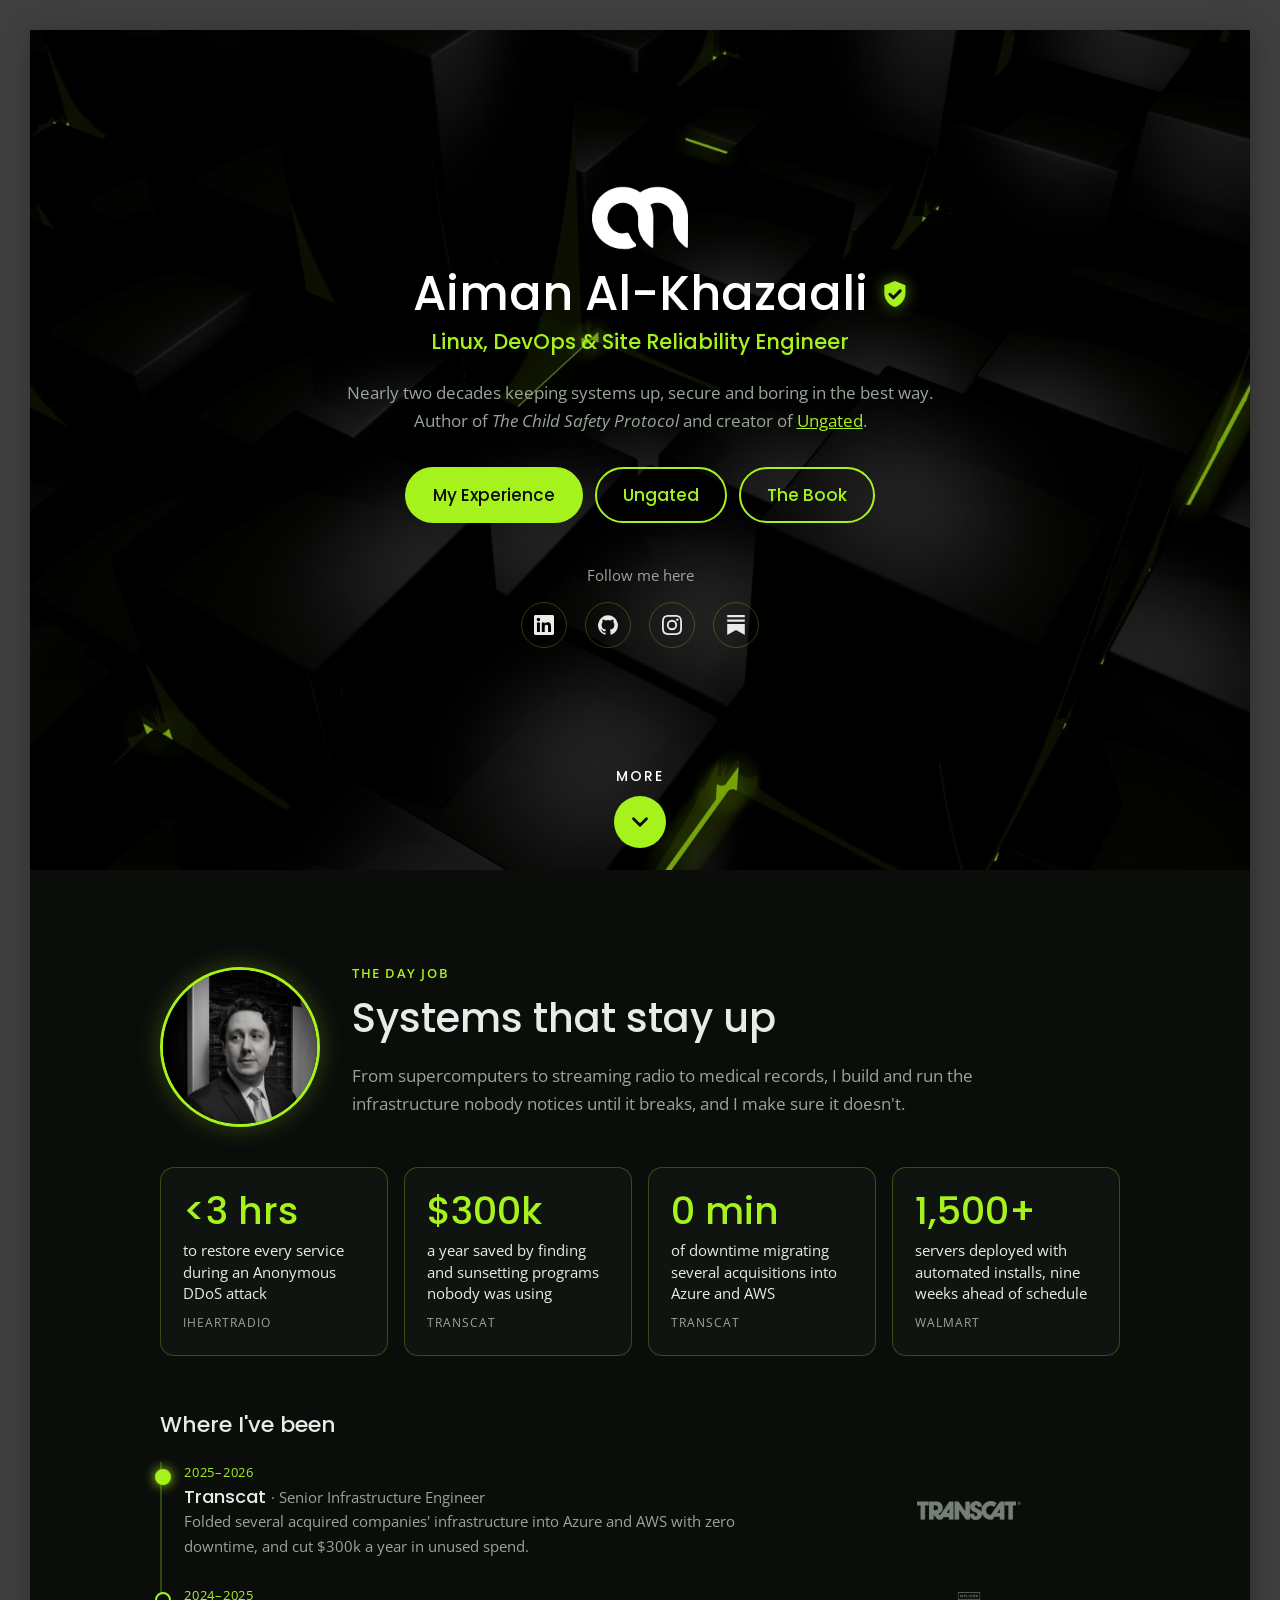
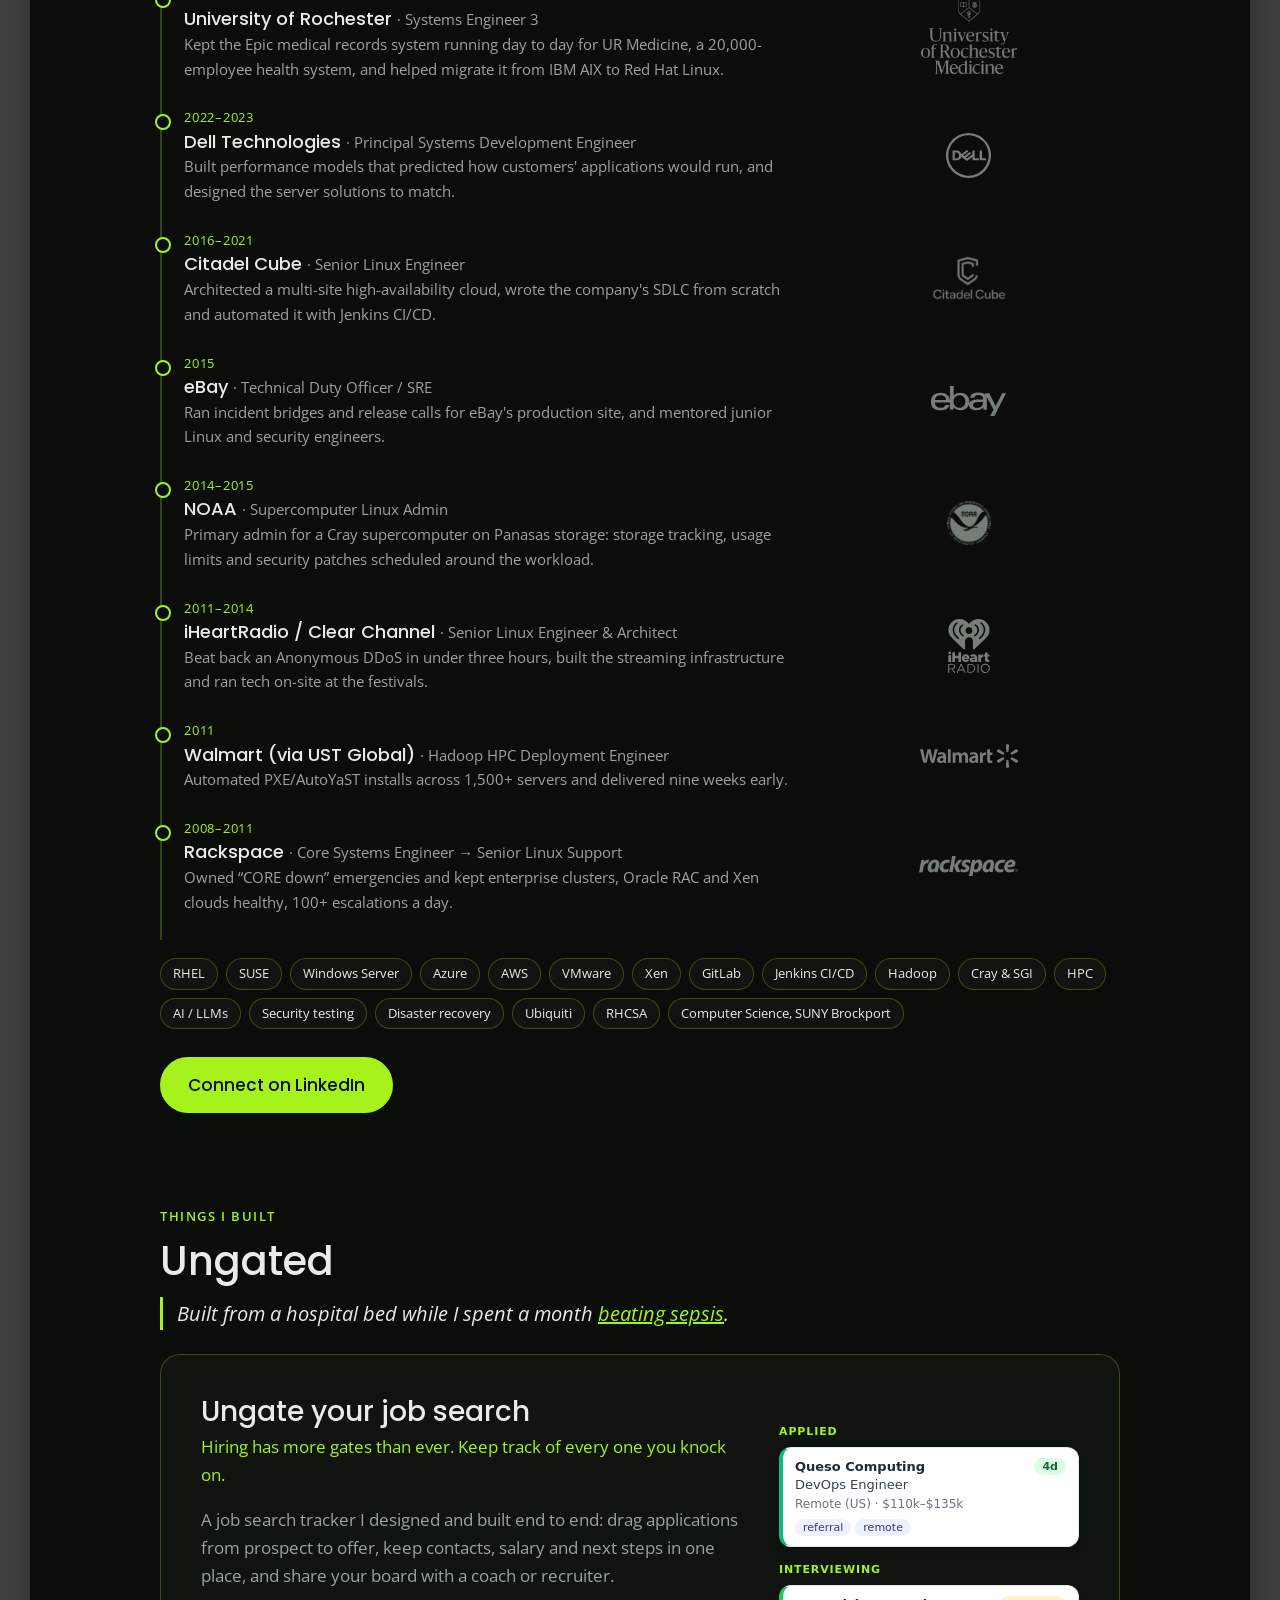
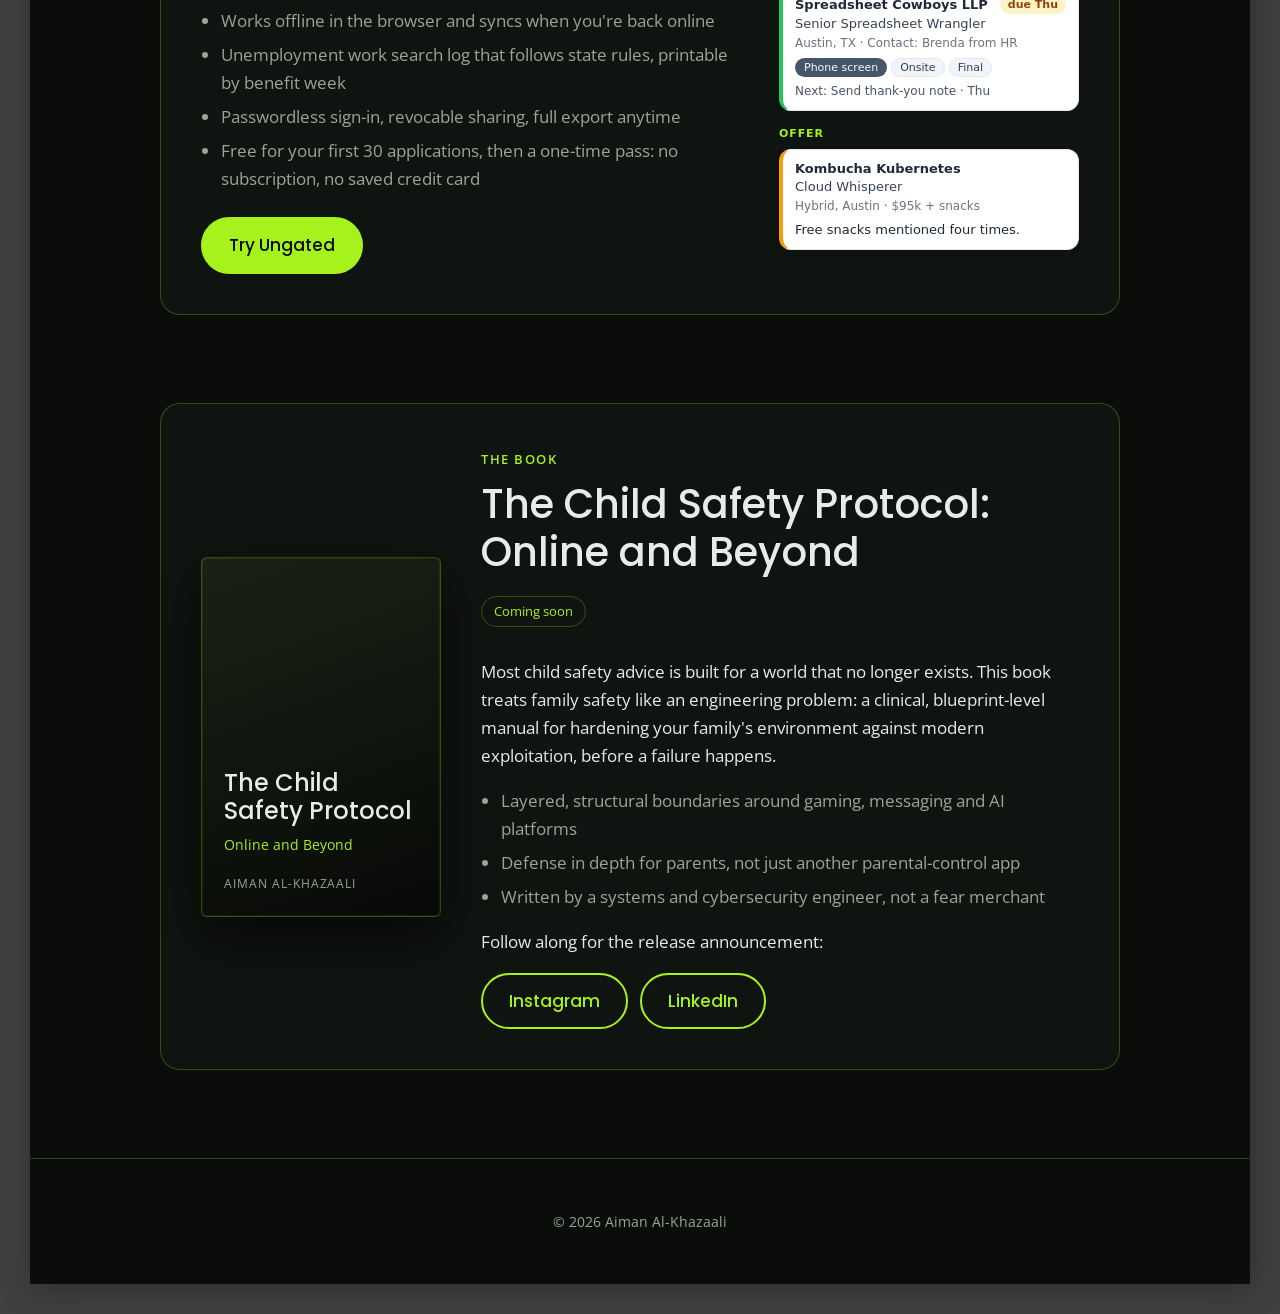
==== index.html @ 1d1b0457 "Root page: hero buttons follow page order (Experience, Ungated, Book) Co-Authored-By: Claude Opus 5." ====
<!DOCTYPE html>
<html lang="en">
<head>
    <meta charset="UTF-8">
    <meta name="viewport" content="width=device-width, initial-scale=1">
    <title>Aiman Al-Khazaali | Linux, DevOps &amp; SRE</title>
    <meta name="description" content="Linux, DevOps and site reliability engineer with nearly two decades in systems and security. Author of The Child Safety Protocol and creator of Ungated.">
    <link rel="canonical" href="https://aimana.org/">

    <meta property="og:type" content="website">
    <meta property="og:site_name" content="Aiman Al-Khazaali">
    <meta property="og:url" content="https://aimana.org/">
    <meta property="og:title" content="Aiman Al-Khazaali | Linux, DevOps &amp; SRE">
    <meta property="og:description" content="Nearly two decades in systems engineering. Author of The Child Safety Protocol, creator of Ungated.">
    <meta property="og:image" content="https://aimana.org/images/og-card.jpg?v=3">
    <meta property="og:image:width" content="1200">
    <meta property="og:image:height" content="630">
    <meta property="og:image:alt" content="Portrait of Aiman Al-Khazaali in front of server racks. Linux, DevOps &amp; Site Reliability Engineer, author of The Child Safety Protocol, creator of Ungated.">
    <meta name="twitter:image" content="https://aimana.org/images/og-card.jpg?v=3">
    <meta name="twitter:card" content="summary_large_image">

    <link rel="icon" href="/assets/img/favicons/favicon.ico" sizes="any">
    <link rel="icon" type="image/png" sizes="32x32" href="/assets/img/favicons/favicon-32x32.png">
    <link rel="icon" type="image/png" sizes="16x16" href="/assets/img/favicons/favicon-16x16.png">
    <link rel="apple-touch-icon" href="/assets/img/favicons/apple-touch-icon.png">
    <link rel="manifest" href="/assets/img/favicons/site.webmanifest">
    <meta name="theme-color" content="#0b0d0b">

    <link rel="preconnect" href="https://fonts.googleapis.com">
    <link rel="preconnect" href="https://fonts.gstatic.com" crossorigin>
    <link href="https://fonts.googleapis.com/css2?family=Poppins:wght@400;500&family=Open+Sans:wght@400;600&display=swap" rel="stylesheet">

    <style>
        :root {
            --bg: #0b0d0b;
            --panel: rgba(18, 22, 18, 0.82);
            --text: #e8ece8;
            --muted: #9aa59a;
            --accent: #a6f21c;
            --line: rgba(166, 242, 28, 0.25);
        }
        * { box-sizing: border-box; }
        html { scroll-behavior: smooth; }
        body {
            margin: 0;
            padding: clamp(10px, 3vw, 30px);
            background: #404040;
            color: var(--text);
            font: 17px/1.65 "Open Sans", system-ui, sans-serif;
            -webkit-font-smoothing: antialiased;
            -moz-osx-font-smoothing: grayscale;
        }
        a { color: var(--accent); }
        h1, h2, h3 { font-family: Poppins, system-ui, sans-serif; font-weight: 500; line-height: 1.2; margin: 0; }
        /* Gray frame + shadowed panel, carried over from the old coming-soon page */
        .frame {
            background: var(--bg);
            box-shadow: 2px 5px 30px rgba(0,0,0,.3);
            overflow: hidden;
        }
        .hero {
            position: relative;
            min-height: calc(100vh - 2 * clamp(10px, 3vw, 30px));
            display: flex;
            align-items: center;
            justify-content: center;
            text-align: center;
            padding: 48px 16px 130px;
            background: linear-gradient(rgba(0,0,0,.35), rgba(0,0,0,.35)), url(images/bg.jpeg) center / cover no-repeat;
        }
        .scroll-cue {
            position: absolute;
            left: 50%;
            bottom: 22px;
            transform: translateX(-50%);
            display: flex;
            flex-direction: column;
            align-items: center;
            gap: 8px;
            color: #fff;
            font-family: Poppins, sans-serif;
            font-size: 14px;
            font-weight: 500;
            letter-spacing: .14em;
            text-transform: uppercase;
            text-decoration: none;
        }
        .scroll-cue svg {
            width: 52px;
            height: 52px;
            padding: 13px;
            border-radius: 50%;
            background: var(--accent);
            color: #0b0d0b;
            animation: nudge 1.8s ease-in-out infinite;
        }
        .scroll-cue:hover svg { background: #fff; }
        @keyframes nudge {
            0%, 100% { transform: translateY(0); box-shadow: 0 0 10px rgba(166,242,28,.35); }
            50% { transform: translateY(7px); box-shadow: 0 0 26px rgba(166,242,28,.75); }
        }
        @media (prefers-reduced-motion: reduce) { .scroll-cue svg { animation: none; } }
        .hero img { display: block; width: 96px; height: 96px; margin: 0 auto 2px; }
        /* Name stays centered; the shield hangs off its right edge */
        .hero .name { position: relative; display: inline-block; }
        .verified { position: absolute; left: 100%; top: 50%; transform: translateY(-50%); margin-left: 12px; display: block; width: .62em; height: .62em; color: var(--accent); filter: drop-shadow(0 0 8px rgba(166,242,28,.5)); }
        .verified svg { display: block; width: 100%; height: 100%; fill: currentColor; }
        .verified::after {
            content: attr(data-tip);
            position: absolute;
            left: 50%;
            bottom: calc(100% + 10px);
            transform: translateX(-50%);
            width: max-content;
            max-width: 240px;
            padding: 8px 12px;
            border-radius: 8px;
            background: #fff;
            color: #0b0d0b;
            font: 600 13px/1.35 "Open Sans", sans-serif;
            opacity: 0;
            pointer-events: none;
            transition: opacity .15s;
        }
        .verified:hover::after, .verified:focus-visible::after { opacity: 1; }
        @media (max-width: 600px) {
            .hero h1 { font-size: 31px !important; white-space: nowrap; }
            .verified { position: static; transform: none; display: inline-block; vertical-align: -0.06em; margin-left: 8px; }
            .verified::after { left: auto; right: -8px; transform: none; }
        }
        .hero h1 { font-size: clamp(35px, 7vw, 48px); font-weight: 500; line-height: 1.1; color: #fff; }
        .hero .role { color: var(--accent); font-family: Poppins, sans-serif; font-weight: 500; font-size: clamp(16px, 3vw, 21px); margin: 4px 0 20px; }
        .hero .lede { max-width: 620px; margin: 0 auto 32px; color: var(--muted); }

        .btns { display: flex; flex-wrap: wrap; gap: 12px; justify-content: center; }
        .btn {
            display: inline-block;
            padding: 12px 26px;
            border-radius: 999px;
            font-family: Poppins, sans-serif;
            font-weight: 500;
            text-decoration: none;
            border: 2px solid var(--accent);
            transition: background .2s, color .2s;
        }
        .btn-solid { background: var(--accent); color: #0b0d0b; }
        .btn-solid:hover { background: transparent; color: var(--accent); }
        .btn-ghost { color: var(--accent); }
        .btn-ghost:hover { background: var(--accent); color: #0b0d0b; }

        section.block { padding: 88px 16px; }
        .wrap { max-width: 960px; margin: 0 auto; }
        .eyebrow { color: var(--accent); text-transform: uppercase; letter-spacing: .12em; font-size: 13px; font-weight: 600; }
        .block h2 { font-size: clamp(28px, 5vw, 40px); margin: 8px 0 20px; }
        .intro { display: flex; flex-wrap: wrap; align-items: center; gap: 8px 32px; }
        .intro > div { flex: 1 1 320px; }
        .portrait { width: 160px; height: 160px; border-radius: 50%; object-fit: cover; border: 3px solid var(--accent); box-shadow: 0 0 24px rgba(166,242,28,.25); }

        .book {
            display: grid;
            gap: 40px;
            align-items: center;
            border: 1px solid var(--line);
            border-radius: 20px;
            padding: 40px;
            background: var(--panel);
        }
        @media (min-width: 800px) { .book { grid-template-columns: 240px 1fr; } }
        .cover {
            aspect-ratio: 2 / 3;
            width: 100%;
            max-width: 240px;
            margin: 0 auto;
            border-radius: 6px;
            background: linear-gradient(160deg, #1a2214, #070907);
            border: 1px solid var(--line);
            display: flex;
            flex-direction: column;
            justify-content: flex-end;
            padding: 22px;
            box-shadow: 0 20px 50px rgba(0,0,0,.6), inset 0 0 0 1px rgba(166,242,28,.08);
        }
        .cover strong { font-family: Poppins, sans-serif; font-weight: 500; font-size: 24px; line-height: 1.15; }
        .cover span { color: var(--accent); font-size: 14px; margin-top: 8px; }
        .cover em { color: var(--muted); font-style: normal; font-size: 12px; margin-top: 18px; letter-spacing: .08em; text-transform: uppercase; }
        .book ul { padding-left: 20px; color: var(--muted); }
        .book li { margin-bottom: 6px; }
        .status { display: inline-block; margin-bottom: 14px; padding: 4px 12px; border-radius: 999px; border: 1px solid var(--line); color: var(--accent); font-size: 13px; }

        .origin { margin: -8px 0 24px; color: var(--text); font-size: clamp(17px, 2.4vw, 20px); font-style: italic; border-left: 3px solid var(--accent); padding-left: 14px; }
        .project {
            display: grid;
            gap: 32px;
            align-items: center;
            border: 1px solid var(--line);
            border-radius: 20px;
            padding: 40px;
            background: var(--panel);
        }
        @media (min-width: 800px) { .project { grid-template-columns: 1fr 300px; } }
        .project h3 { font-size: clamp(22px, 4vw, 28px); margin-bottom: 4px; }
        .project .tagline { color: var(--accent); margin: 0 0 16px; }
        .project p { color: var(--muted); }
        .project ul { padding-left: 20px; color: var(--muted); margin: 0 0 24px; }
        .project li { margin-bottom: 6px; }
        /* Mini Ungated cards: same look as the tracker's .app-card (ungated/public/seeker.html) */
        .board { display: flex; flex-direction: column; gap: 10px; font-family: system-ui, -apple-system, "Segoe UI", sans-serif; }
        .board .col { color: var(--accent); font-size: 11px; font-weight: 600; letter-spacing: .08em; text-transform: uppercase; margin: 4px 0 -4px; }
        .app-card { background: #fff; color: #1f2937; border: 1px solid #e5e7eb; border-left: 4px solid transparent; border-radius: 12px; box-shadow: 0 1px 2px rgba(0,0,0,.04), 0 6px 12px rgba(0,0,0,.05); padding: 10px 12px; font-size: 13px; line-height: 1.4; }
        .app-card[data-status="Applied"] { border-left-color: #10b981; }
        .app-card[data-status="Interviewing"] { border-left-color: #22c55e; }
        .app-card[data-status="Offer"] { border-left-color: #f59e0b; }
        .app-head { display: flex; justify-content: space-between; align-items: flex-start; gap: 8px; }
        .app-title { font-weight: 650; }
        .app-title .role { display: block; color: #374151; font-weight: 500; }
        .app-card .meta { color: #6b7280; font-size: 12px; margin-top: 2px; }
        .app-card .note { margin-top: 6px; color: #1f2937; }
        .app-card .next-action { margin-top: 6px; font-size: 12px; color: #475569; font-weight: 500; }
        .pill { display: inline-flex; align-items: center; font-size: 11px; padding: 1px 8px; border-radius: 999px; font-weight: 600; white-space: nowrap; }
        .badge-ok { background: #dcfce7; color: #166534; }
        .badge-soon { background: #fef3c7; color: #92400e; }
        .pill-row { display: flex; flex-wrap: wrap; gap: 4px; margin-top: 6px; }
        .stage-pill { background: #f1f5f9; color: #334155; border: 1px solid #e5e7eb; font-weight: 500; }
        .stage-pill.active { background: #475569; color: #f6f7fb; border-color: transparent; }
        .tag-pill { background: #eef2ff; color: #3730a3; font-weight: 500; }
        @media (max-width: 799px) { .project { padding: 28px 22px; } .board { display: none; } }
        .wins { display: grid; gap: 16px; grid-template-columns: repeat(auto-fit, minmax(200px, 1fr)); margin: 32px 0 56px; }
        .win { border: 1px solid var(--line); border-radius: 14px; padding: 22px; background: var(--panel); }
        .win strong { display: block; font-family: Poppins, sans-serif; font-weight: 500; font-size: clamp(30px, 5vw, 38px); line-height: 1.1; color: var(--accent); }
        .win span { display: block; margin-top: 8px; color: var(--text); font-size: 15px; line-height: 1.45; }
        .win em { display: block; margin-top: 8px; color: var(--muted); font-style: normal; font-size: 12px; letter-spacing: .08em; text-transform: uppercase; }
        .timeline { list-style: none; margin: 24px 0 0; padding: 0 0 0 22px; border-left: 2px solid var(--line); }
        .timeline li { position: relative; padding: 0 0 26px; }
        .timeline li::before { content: ''; position: absolute; left: -29px; top: 7px; width: 12px; height: 12px; border-radius: 50%; background: var(--bg); border: 2px solid var(--accent); }
        .timeline li:first-child::before { background: var(--accent); box-shadow: 0 0 12px var(--accent); }
        .timeline .when { color: var(--accent); font-size: 13px; letter-spacing: .06em; }
        .timeline h3 { font-size: 18px; margin: 2px 0 2px; }
        .timeline h3 small { color: var(--muted); font-family: "Open Sans", sans-serif; font-size: 15px; font-weight: 400; }
        .timeline p { margin: 0; color: var(--muted); font-size: 15px; max-width: 720px; }
        .timeline li { display: grid; grid-template-columns: minmax(0, 2fr) minmax(0, 1fr); column-gap: 28px; }
        .timeline li > * { grid-column: 1; }
        .timeline .logo { grid-column: 2; grid-row: 1 / span 3; align-self: center; justify-self: center; width: var(--w); height: var(--h); background: var(--muted); opacity: .75; -webkit-mask: var(--logo) center / contain no-repeat; mask: var(--logo) center / contain no-repeat; transition: background-color .2s, opacity .2s; }
        .timeline li:hover .logo { background: var(--accent); opacity: 1; }
        @media (max-width: 600px) { .timeline li { grid-template-columns: minmax(0, 1fr) 74px; column-gap: 14px; } .timeline .logo { width: calc(var(--w) * .65); height: calc(var(--h) * .65); } }
        .stack-chips { display: flex; flex-wrap: wrap; gap: 8px; margin-top: 18px; }
        .stack-chips span { border: 1px solid var(--line); border-radius: 999px; padding: 4px 12px; font-size: 13px; color: var(--text); background: var(--panel); }

        footer { border-top: 1px solid var(--line); padding: 48px 16px; text-align: center; }
        .follow { margin: 40px 0 14px; color: var(--muted); font-size: 15px; }
        .social { display: flex; gap: 18px; justify-content: center; margin: 0; padding: 0; list-style: none; }
        .social a { display: grid; place-items: center; width: 46px; height: 46px; border-radius: 50%; border: 1px solid var(--line); color: var(--text); transition: color .2s, border-color .2s; }
        .social a:hover { color: var(--accent); border-color: var(--accent); }
        .social svg { width: 20px; height: 20px; fill: currentColor; }
        footer small { color: var(--muted); }
    </style>
    <script type="application/ld+json">
    {
      "@context": "https://schema.org",
      "@graph": [
        {
          "@type": "Person",
          "@id": "https://aimana.org/#me",
          "name": "Aiman Al-Khazaali",
          "url": "https://aimana.org/",
          "image": "https://aimana.org/images/portrait.jpeg",
          "jobTitle": "Linux, DevOps & Site Reliability Engineer",
          "description": "Linux, DevOps and site reliability engineer with nearly two decades in systems and security. Author of The Child Safety Protocol and creator of Ungated.",
          "knowsAbout": [
            "Linux",
            "DevOps",
            "Site Reliability Engineering",
            "High Performance Computing",
            "Cloud Infrastructure",
            "Azure",
            "AWS",
            "CI/CD",
            "Cybersecurity",
            "Child Online Safety"
          ],
          "alumniOf": {
            "@type": "CollegeOrUniversity",
            "name": "SUNY Brockport"
          },
          "hasCredential": {
            "@type": "EducationalOccupationalCredential",
            "name": "Red Hat Certified System Administrator (RHCSA)",
            "credentialCategory": "certification"
          },
          "sameAs": [
            "https://www.linkedin.com/in/aimana",
            "https://github.com/aimana007",
            "https://www.instagram.com/aimana007/",
            "https://ink.aimana.org/"
          ]
        },
        {
          "@type": "WebSite",
          "@id": "https://aimana.org/#site",
          "url": "https://aimana.org/",
          "name": "Aiman Al-Khazaali",
          "publisher": {
            "@id": "https://aimana.org/#me"
          }
        },
        {
          "@type": "Book",
          "name": "The Child Safety Protocol: Online and Beyond",
          "author": {
            "@id": "https://aimana.org/#me"
          },
          "description": "A defense-in-depth playbook that treats family safety like an engineering problem: layered, structural boundaries around gaming, messaging and AI platforms."
        },
        {
          "@type": "SoftwareApplication",
          "name": "Ungated",
          "url": "https://useungated.com/",
          "applicationCategory": "BusinessApplication",
          "operatingSystem": "Web",
          "description": "A job search tracker: drag applications from prospect to offer, share your board with a coach or recruiter, and keep a state work search log.",
          "creator": {
            "@id": "https://aimana.org/#me"
          }
        }
      ]
    }
    </script>
</head>
<body>
<div class="frame">
    <header class="hero">
        <div>
            <img src="/images/aalogo.png" alt="Aiman Al-Khazaali logo" width="96" height="96">
            <h1><span class="name">Aiman Al-Khazaali<a class="verified" href="https://linkedin.com/in/aimana" aria-label="Verified on LinkedIn" data-tip="Verified on LinkedIn. Only took 9 months and a hyphen."><svg viewBox="0 0 24 24" aria-hidden="true"><path d="M12 1.5 3.5 5v6.2c0 5.2 3.6 9.9 8.5 11.3 4.9-1.4 8.5-6.1 8.5-11.3V5L12 1.5z"/><path d="m8 12.2 2.8 2.8L16.3 9.5" fill="none" stroke="#0b0d0b" stroke-width="2.4" stroke-linecap="round" stroke-linejoin="round"/></svg></a></span></h1>
            <p class="role">Linux, DevOps &amp; Site Reliability Engineer</p>
            <p class="lede">Nearly two decades keeping systems up, secure and boring in the best way. Author of <em>The Child Safety Protocol</em> and creator of <a href="#built">Ungated</a>.</p>
            <div class="btns">
                <a class="btn btn-solid" href="#work">My Experience</a>
                <a class="btn btn-ghost" href="#built">Ungated</a>
                <a class="btn btn-ghost" href="#book">The Book</a>
            </div>
            <p class="follow">Follow me here</p>
            <ul class="social">
                <li><a href="https://linkedin.com/in/aimana" aria-label="LinkedIn"><svg viewBox="0 0 24 24"><path d="M20.45 20.45h-3.56v-5.57c0-1.33-.02-3.04-1.85-3.04-1.85 0-2.14 1.45-2.14 2.94v5.67H9.34V9h3.42v1.56h.05c.48-.9 1.64-1.85 3.37-1.85 3.6 0 4.27 2.37 4.27 5.46v6.28zM5.34 7.43a2.06 2.06 0 1 1 0-4.13 2.06 2.06 0 0 1 0 4.13zM7.12 20.45H3.56V9h3.56v11.45zM22.22 0H1.77C.79 0 0 .77 0 1.73v20.54C0 23.23.79 24 1.77 24h20.45c.98 0 1.78-.77 1.78-1.73V1.73C24 .77 23.2 0 22.22 0z"/></svg></a></li>
                <li><a href="https://github.com/aimana007" aria-label="GitHub"><svg viewBox="0 0 24 24"><path d="M12 .3a12 12 0 0 0-3.8 23.38c.6.12.82-.26.82-.57v-2.04c-3.34.73-4.04-1.6-4.04-1.6-.55-1.4-1.34-1.77-1.34-1.77-1.08-.74.09-.73.09-.73 1.2.09 1.83 1.24 1.83 1.24 1.07 1.83 2.8 1.3 3.49 1 .1-.78.42-1.3.76-1.6-2.67-.3-5.47-1.33-5.47-5.93 0-1.31.47-2.38 1.24-3.22-.13-.3-.54-1.52.1-3.18 0 0 1-.32 3.3 1.23a11.5 11.5 0 0 1 6 0c2.28-1.55 3.29-1.23 3.29-1.23.64 1.66.24 2.88.12 3.18a4.65 4.65 0 0 1 1.23 3.22c0 4.61-2.8 5.63-5.48 5.92.42.37.81 1.1.81 2.22v3.29c0 .32.21.69.82.57A12 12 0 0 0 12 .3"/></svg></a></li>
                <li><a href="https://www.instagram.com/aimana007/" aria-label="Instagram"><svg viewBox="0 0 24 24"><path d="M12 2.16c3.2 0 3.58.01 4.85.07 3.25.15 4.77 1.69 4.92 4.92.06 1.27.07 1.65.07 4.85s-.01 3.58-.07 4.85c-.15 3.23-1.66 4.77-4.92 4.92-1.27.06-1.65.07-4.85.07s-3.58-.01-4.85-.07c-3.26-.15-4.77-1.7-4.92-4.92-.06-1.27-.07-1.65-.07-4.85s.01-3.58.07-4.85C2.38 3.92 3.9 2.38 7.15 2.23 8.42 2.17 8.8 2.16 12 2.16zM12 0C8.74 0 8.33.01 7.05.07 2.7.27.27 2.69.07 7.05.01 8.33 0 8.74 0 12s.01 3.67.07 4.95c.2 4.36 2.62 6.78 6.98 6.98C8.33 23.99 8.74 24 12 24s3.67-.01 4.95-.07c4.35-.2 6.78-2.62 6.98-6.98.06-1.28.07-1.69.07-4.95s-.01-3.67-.07-4.95c-.2-4.35-2.62-6.78-6.98-6.98C15.67.01 15.26 0 12 0zm0 5.84a6.16 6.16 0 1 0 0 12.32 6.16 6.16 0 0 0 0-12.32zM12 16a4 4 0 1 1 0-8 4 4 0 0 1 0 8zm6.4-11.85a1.44 1.44 0 1 0 0 2.88 1.44 1.44 0 0 0 0-2.88z"/></svg></a></li>
                <li><a href="https://ink.aimana.org/" aria-label="Substack"><svg viewBox="0 0 24 24"><path d="M22.539 8.242H1.46V5.406h21.08v2.836zM1.46 10.812V24L12 18.11 22.54 24V10.812H1.46zM22.54 0H1.46v2.836h21.08V0z"/></svg></a></li>
            </ul>
        </div>
        <a class="scroll-cue" href="#work" aria-label="Scroll to my experience">
            More
            <svg viewBox="0 0 24 24" fill="none" stroke="currentColor" stroke-width="2" stroke-linecap="round" stroke-linejoin="round"><path d="M6 9l6 6 6-6" stroke-width="2.6"/></svg>
        </a>
    </header>

    <main>
        <section class="block" id="work">
            <div class="wrap">
                <div class="intro">
                    <img class="portrait" src="/images/portrait.jpeg" alt="Aiman Al-Khazaali in front of a server rack" width="160" height="160" loading="lazy">
                    <div>
                        <span class="eyebrow">The Day Job</span>
                        <h2>Systems that stay up</h2>
                        <p style="color:var(--muted); max-width:680px">From supercomputers to streaming radio to medical records, I build and run the infrastructure nobody notices until it breaks, and I make sure it doesn't.</p>
                    </div>
                </div>
                <div class="wins">
                    <div class="win"><strong>&lt;3 hrs</strong><span>to restore every service during an Anonymous DDoS attack</span><em>iHeartRadio</em></div>
                    <div class="win"><strong>$300k</strong><span>a year saved by finding and sunsetting programs nobody was using</span><em>Transcat</em></div>
                    <div class="win"><strong>0 min</strong><span>of downtime migrating several acquisitions into Azure and AWS</span><em>Transcat</em></div>
                    <div class="win"><strong>1,500+</strong><span>servers deployed with automated installs, nine weeks ahead of schedule</span><em>Walmart</em></div>
                </div>
                <h3 style="font-size:22px">Where I've been</h3>
                <ol class="timeline">
                    <li>
                        <span class="when">2025–2026</span>
                        <h3>Transcat <small>· Senior Infrastructure Engineer</small></h3>
                        <p>Folded several acquired companies' infrastructure into Azure and AWS with zero downtime, and cut $300k a year in unused spend.</p>
                        <span class="logo" style="--logo: url(/images/logos/transcat.png); --w: 104px; --h: 19px" aria-hidden="true"></span>
                    </li>
                    <li>
                        <span class="when">2024–2025</span>
                        <h3>University of Rochester <small>· Systems Engineer 3</small></h3>
                        <p>Kept the Epic medical records system running day to day for UR Medicine, a 20,000-employee health system, and helped migrate it from IBM AIX to Red Hat Linux.</p>
                        <span class="logo" style="--logo: url(/images/logos/urmc.png); --w: 96px; --h: 82px" aria-hidden="true"></span>
                    </li>
                    <li>
                        <span class="when">2022–2023</span>
                        <h3>Dell Technologies <small>· Principal Systems Development Engineer</small></h3>
                        <p>Built performance models that predicted how customers' applications would run, and designed the server solutions to match.</p>
                        <span class="logo" style="--logo: url(/images/logos/dell.svg); --w: 45px; --h: 45px" aria-hidden="true"></span>
                    </li>
                    <li>
                        <span class="when">2016–2021</span>
                        <h3>Citadel Cube <small>· Senior Linux Engineer</small></h3>
                        <p>Architected a multi-site high-availability cloud, wrote the company's SDLC from scratch and automated it with Jenkins CI/CD.</p>
                        <span class="logo" style="--logo: url(/images/logos/citadelcube.png); --w: 74px; --h: 44px" aria-hidden="true"></span>
                    </li>
                    <li>
                        <span class="when">2015</span>
                        <h3>eBay <small>· Technical Duty Officer / SRE</small></h3>
                        <p>Ran incident bridges and release calls for eBay's production site, and mentored junior Linux and security engineers.</p>
                        <span class="logo" style="--logo: url(/images/logos/ebay.svg); --w: 76px; --h: 30px" aria-hidden="true"></span>
                    </li>
                    <li>
                        <span class="when">2014–2015</span>
                        <h3>NOAA <small>· Supercomputer Linux Admin</small></h3>
                        <p>Primary admin for a Cray supercomputer on Panasas storage: storage tracking, usage limits and security patches scheduled around the workload.</p>
                        <span class="logo" style="--logo: url(/images/logos/noaa.png); --w: 44px; --h: 44px" aria-hidden="true"></span>
                    </li>
                    <li>
                        <span class="when">2011–2014</span>
                        <h3>iHeartRadio / Clear Channel <small>· Senior Linux Engineer & Architect</small></h3>
                        <p>Beat back an Anonymous DDoS in under three hours, built the streaming infrastructure and ran tech on-site at the festivals.</p>
                        <span class="logo" style="--logo: url(/images/logos/iheartradio.svg); --w: 42px; --h: 54px" aria-hidden="true"></span>
                    </li>
                    <li>
                        <span class="when">2011</span>
                        <h3>Walmart (via UST Global) <small>· Hadoop HPC Deployment Engineer</small></h3>
                        <p>Automated PXE/AutoYaST installs across 1,500+ servers and delivered nine weeks early.</p>
                        <span class="logo" style="--logo: url(/images/logos/walmart.svg); --w: 98px; --h: 24px" aria-hidden="true"></span>
                    </li>
                    <li>
                        <span class="when">2008–2011</span>
                        <h3>Rackspace <small>· Core Systems Engineer → Senior Linux Support</small></h3>
                        <p>Owned “CORE down” emergencies and kept enterprise clusters, Oracle RAC and Xen clouds healthy, 100+ escalations a day.</p>
                        <span class="logo" style="--logo: url(/images/logos/rackspace.png); --w: 99px; --h: 20px" aria-hidden="true"></span>
                    </li>
                </ol>
                <div class="stack-chips">
                    <span>RHEL</span><span>SUSE</span><span>Windows Server</span><span>Azure</span><span>AWS</span><span>VMware</span><span>Xen</span><span>GitLab</span><span>Jenkins CI/CD</span><span>Hadoop</span><span>Cray &amp; SGI</span><span>HPC</span><span>AI / LLMs</span><span>Security testing</span><span>Disaster recovery</span><span>Ubiquiti</span><span>RHCSA</span><span>Computer Science, SUNY Brockport</span>
                </div>
                <div class="btns" style="justify-content:flex-start; margin-top:28px">
                    <a class="btn btn-solid" href="https://linkedin.com/in/aimana">Connect on LinkedIn</a>
                </div>
            </div>
        </section>

        <section class="block" id="built" style="padding-top:0">
            <div class="wrap">
                <span class="eyebrow">Things I Built</span>
                <h2>Ungated</h2>
                <p class="origin">Built from a hospital bed while I spent a month <a href="https://ink.aimana.org/p/sepsis-iv-lines-and-shipping-code">beating sepsis</a>.</p>
                <div class="project">
                    <div>
                        <h3>Ungate your job search</h3>
                        <p class="tagline">Hiring has more gates than ever. Keep track of every one you knock on.</p>
                        <p>A job search tracker I designed and built end to end: drag applications from prospect to offer, keep contacts, salary and next steps in one place, and share your board with a coach or recruiter.</p>
                        <ul>
                            <li>Works offline in the browser and syncs when you're back online</li>
                            <li>Unemployment work search log that follows state rules, printable by benefit week</li>
                            <li>Passwordless sign-in, revocable sharing, full export anytime</li>
                            <li>Free for your first 30 applications, then a one-time pass: no subscription, no saved credit card</li>
                        </ul>
                        <div class="btns" style="justify-content:flex-start">
                            <a class="btn btn-solid" href="https://useungated.com">Try Ungated</a>
                        </div>
                    </div>
                    <div class="board" aria-hidden="true">
                        <span class="col">Applied</span>
                        <div class="app-card" data-status="Applied">
                            <div class="app-head">
                                <div class="app-title">Queso Computing<span class="role">DevOps Engineer</span></div>
                                <span class="pill badge-ok">4d</span>
                            </div>
                            <div class="meta">Remote (US) · $110k–$135k</div>
                            <div class="pill-row"><span class="pill tag-pill">referral</span><span class="pill tag-pill">remote</span></div>
                        </div>
                        <span class="col">Interviewing</span>
                        <div class="app-card" data-status="Interviewing">
                            <div class="app-head">
                                <div class="app-title">Spreadsheet Cowboys LLP<span class="role">Senior Spreadsheet Wrangler</span></div>
                                <span class="pill badge-soon">due Thu</span>
                            </div>
                            <div class="meta">Austin, TX · Contact: Brenda from HR</div>
                            <div class="pill-row"><span class="pill stage-pill active">Phone screen</span><span class="pill stage-pill">Onsite</span><span class="pill stage-pill">Final</span></div>
                            <div class="next-action">Next: Send thank-you note · Thu</div>
                        </div>
                        <span class="col">Offer</span>
                        <div class="app-card" data-status="Offer">
                            <div class="app-head">
                                <div class="app-title">Kombucha Kubernetes<span class="role">Cloud Whisperer</span></div>
                            </div>
                            <div class="meta">Hybrid, Austin · $95k + snacks</div>
                            <div class="note">Free snacks mentioned four times.</div>
                        </div>
                    </div>
                </div>
            </div>
        </section>

        <section class="block" id="book" style="padding-top:0">
            <div class="wrap">
                <div class="book">
                    <div class="cover" aria-hidden="true">
                        <strong>The Child Safety Protocol</strong>
                        <span>Online and Beyond</span>
                        <em>Aiman Al-Khazaali</em>
                    </div>
                    <div>
                        <span class="eyebrow">The Book</span>
                        <h2>The Child Safety Protocol: Online and Beyond</h2>
                        <span class="status">Coming soon</span>
                        <p>Most child safety advice is built for a world that no longer exists. This book treats family safety like an engineering problem: a clinical, blueprint-level manual for hardening your family's environment against modern exploitation, before a failure happens.</p>
                        <ul>
                            <li>Layered, structural boundaries around gaming, messaging and AI platforms</li>
                            <li>Defense in depth for parents, not just another parental-control app</li>
                            <li>Written by a systems and cybersecurity engineer, not a fear merchant</li>
                        </ul>
                        <p>Follow along for the release announcement:</p>
                        <div class="btns" style="justify-content:flex-start">
                            <a class="btn btn-ghost" href="https://www.instagram.com/aimana007/">Instagram</a>
                            <a class="btn btn-ghost" href="https://linkedin.com/in/aimana">LinkedIn</a>
                        </div>
                    </div>
                </div>
            </div>
        </section>
    </main>

    <footer>
        <small>&copy; 2026 Aiman Al-Khazaali</small>
    </footer>
</div>
</body>
</html>
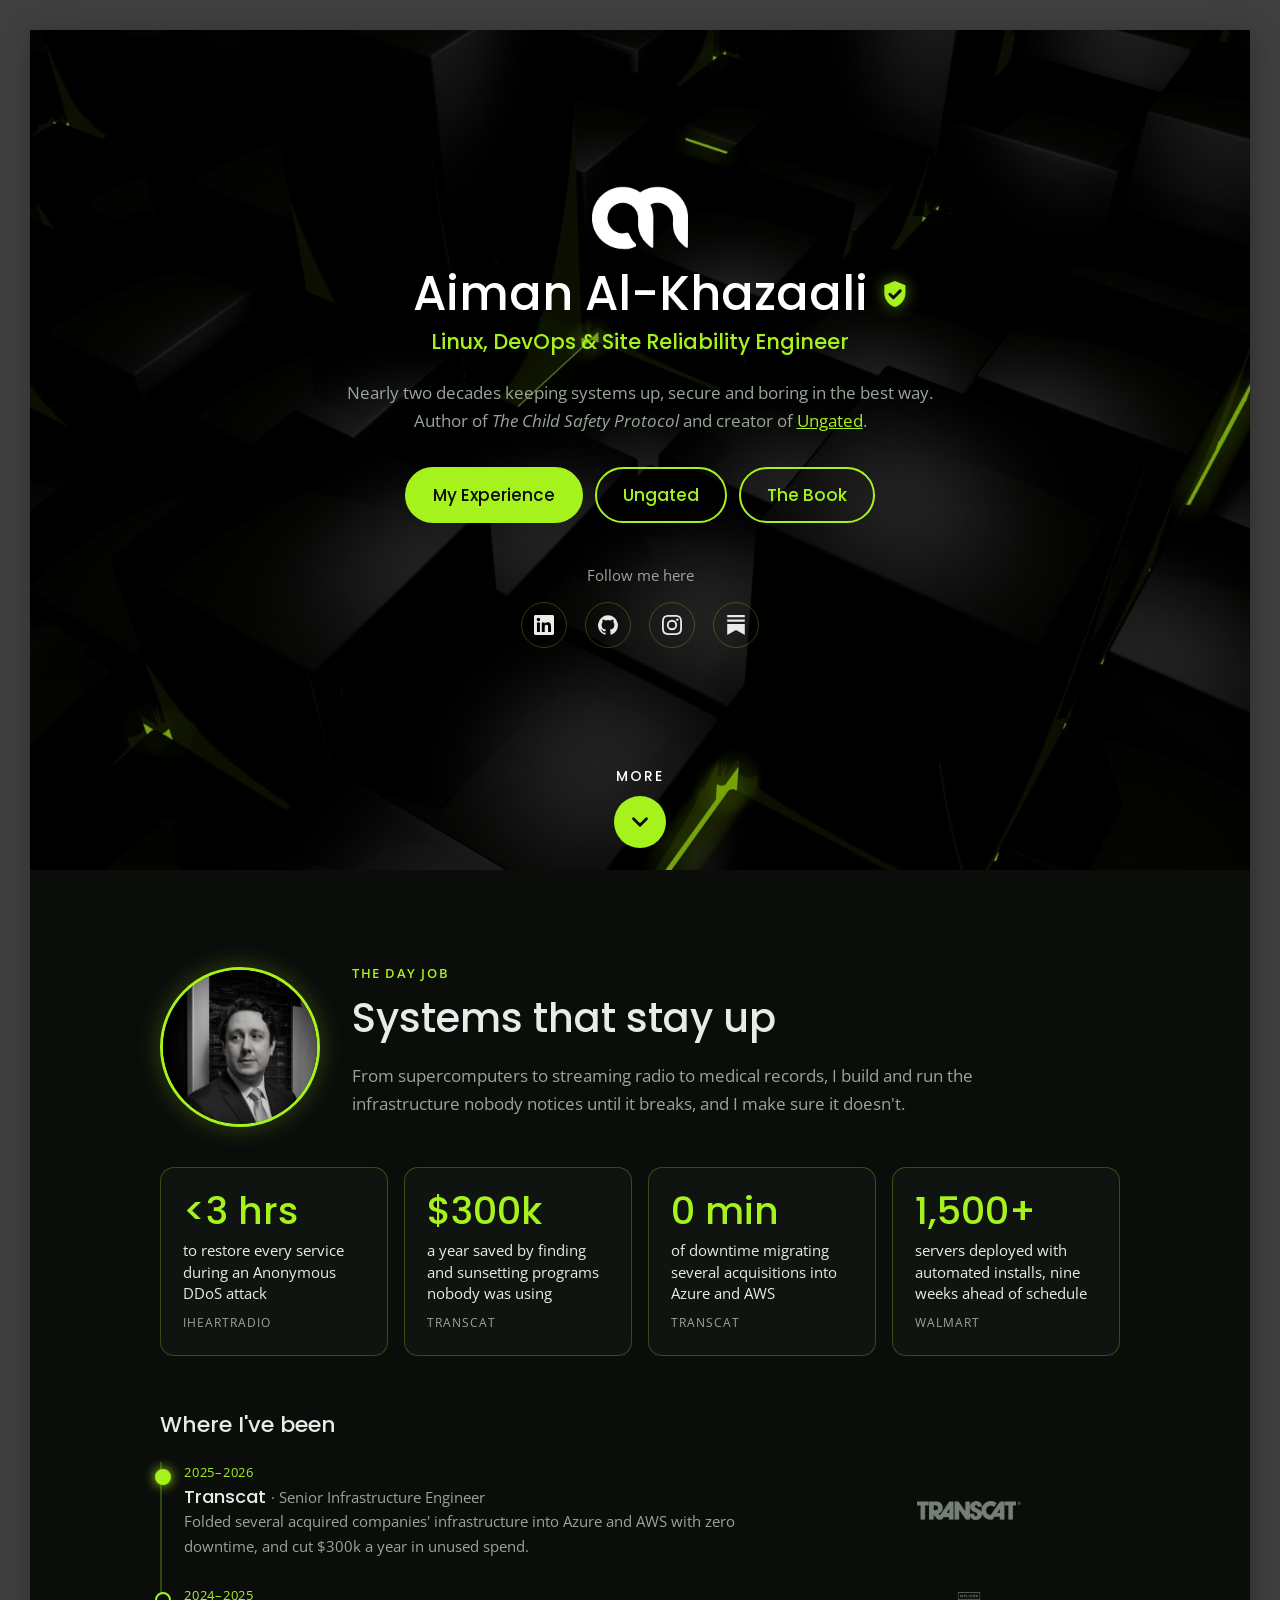
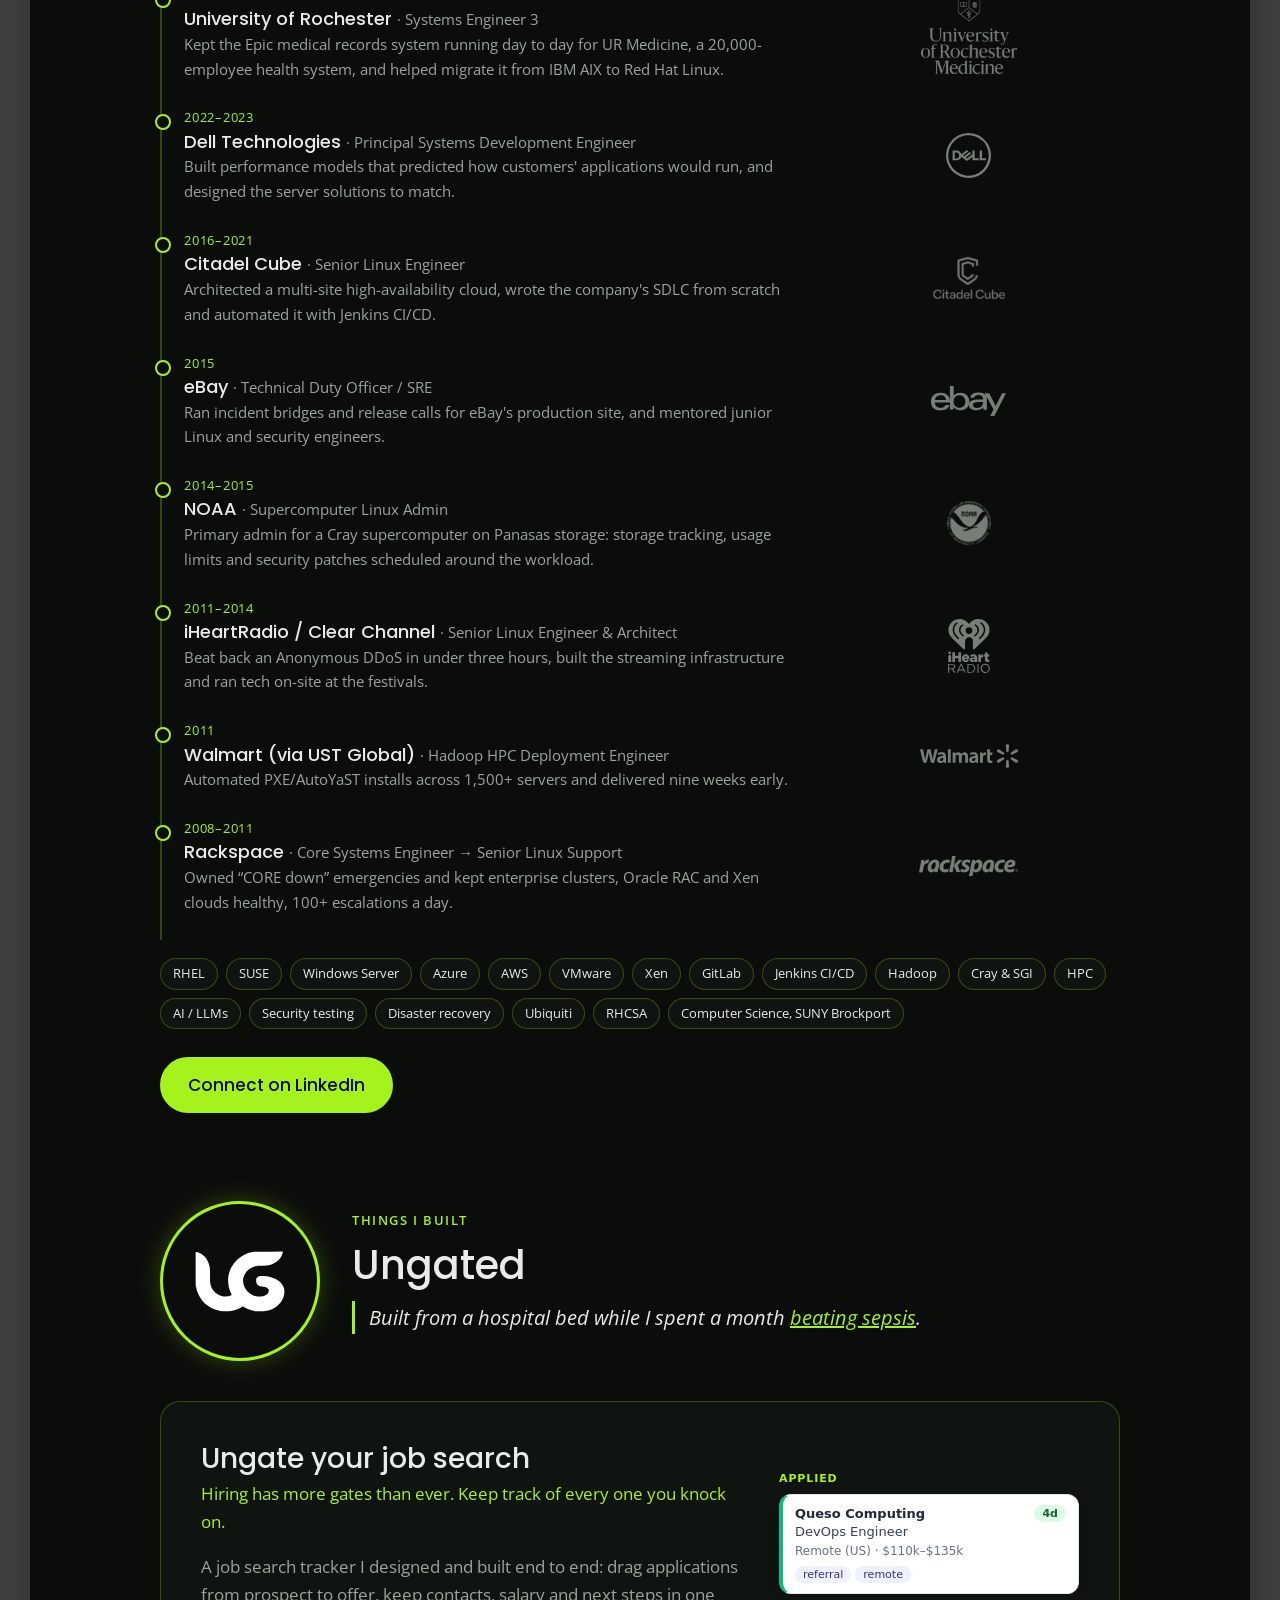
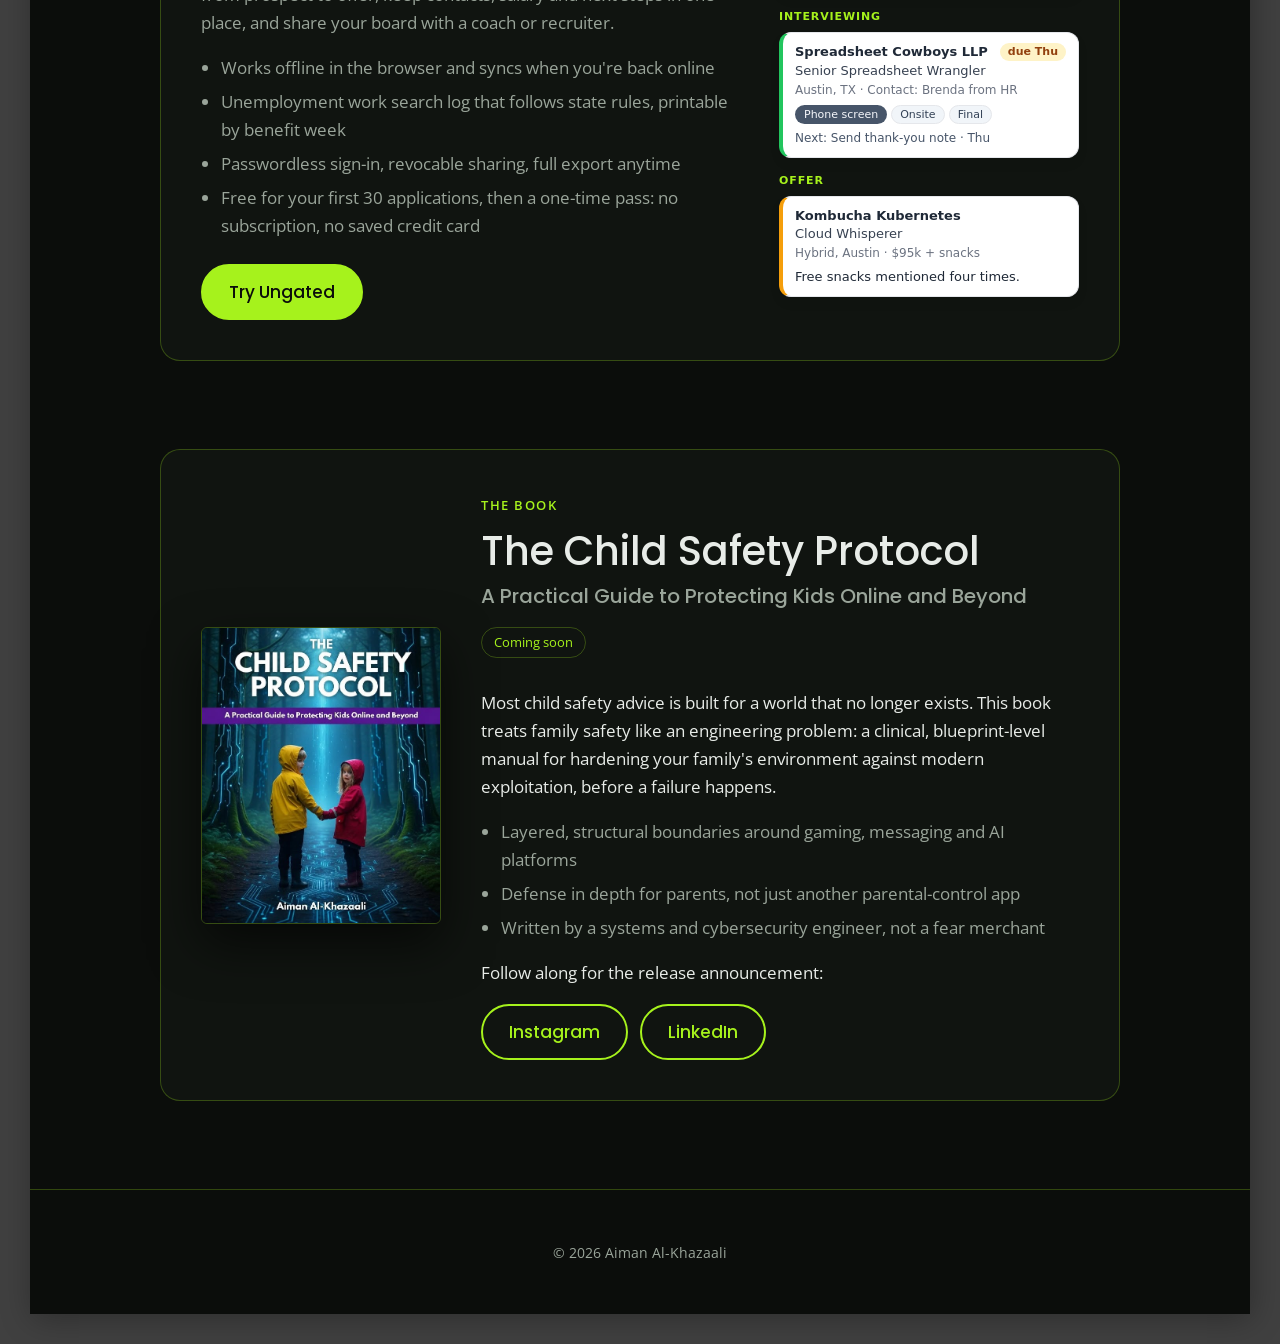
==== commit af018a21: "Root page: Ungated badge, real book cover, cover subtitle - UG mark in a portrait-style circle besid" ====
--- a/index.html
+++ b/index.html
@@ -154,7 +154,11 @@
         .block h2 { font-size: clamp(28px, 5vw, 40px); margin: 8px 0 20px; }
         .intro { display: flex; flex-wrap: wrap; align-items: center; gap: 8px 32px; }
         .intro > div { flex: 1 1 320px; }
-        .portrait { width: 160px; height: 160px; border-radius: 50%; object-fit: cover; border: 3px solid var(--accent); box-shadow: 0 0 24px rgba(166,242,28,.25); }
+        .portrait, .badge { width: 160px; height: 160px; border-radius: 50%; object-fit: cover; border: 3px solid var(--accent); box-shadow: 0 0 24px rgba(166,242,28,.25); }
+        .badge { display: grid; place-items: center; background: var(--bg); }
+        .intro > .badge { flex: none; }
+        .badge img { width: 58%; height: auto; }
+        .intro + .project { margin-top: 40px; }
 
         .book {
             display: grid;
@@ -167,22 +171,16 @@
         }
         @media (min-width: 800px) { .book { grid-template-columns: 240px 1fr; } }
         .cover {
-            aspect-ratio: 2 / 3;
+            display: block;
             width: 100%;
             max-width: 240px;
+            height: auto;
             margin: 0 auto;
             border-radius: 6px;
-            background: linear-gradient(160deg, #1a2214, #070907);
             border: 1px solid var(--line);
-            display: flex;
-            flex-direction: column;
-            justify-content: flex-end;
-            padding: 22px;
-            box-shadow: 0 20px 50px rgba(0,0,0,.6), inset 0 0 0 1px rgba(166,242,28,.08);
-        }
-        .cover strong { font-family: Poppins, sans-serif; font-weight: 500; font-size: 24px; line-height: 1.15; }
-        .cover span { color: var(--accent); font-size: 14px; margin-top: 8px; }
-        .cover em { color: var(--muted); font-style: normal; font-size: 12px; margin-top: 18px; letter-spacing: .08em; text-transform: uppercase; }
+            box-shadow: 0 20px 50px rgba(0,0,0,.6);
+        }
+        .book .subtitle { margin: -12px 0 18px; color: var(--muted); font-size: clamp(17px, 2.4vw, 20px); line-height: 1.3; }
         .book ul { padding-left: 20px; color: var(--muted); }
         .book li { margin-bottom: 6px; }
         .status { display: inline-block; margin-bottom: 14px; padding: 4px 12px; border-radius: 999px; border: 1px solid var(--line); color: var(--accent); font-size: 13px; }
@@ -304,7 +302,7 @@
         },
         {
           "@type": "Book",
-          "name": "The Child Safety Protocol: Online and Beyond",
+          "name": "The Child Safety Protocol: A Practical Guide to Protecting Kids Online and Beyond",
           "author": {
             "@id": "https://aimana.org/#me"
           },
@@ -437,9 +435,14 @@
 
         <section class="block" id="built" style="padding-top:0">
             <div class="wrap">
-                <span class="eyebrow">Things I Built</span>
-                <h2>Ungated</h2>
-                <p class="origin">Built from a hospital bed while I spent a month <a href="https://ink.aimana.org/p/sepsis-iv-lines-and-shipping-code">beating sepsis</a>.</p>
+                <div class="intro">
+                    <div class="badge"><img src="/images/ungated-mark.svg" alt="Ungated logo" width="93" height="64"></div>
+                    <div>
+                        <span class="eyebrow">Things I Built</span>
+                        <h2>Ungated</h2>
+                        <p class="origin">Built from a hospital bed while I spent a month <a href="https://ink.aimana.org/p/sepsis-iv-lines-and-shipping-code">beating sepsis</a>.</p>
+                    </div>
+                </div>
                 <div class="project">
                     <div>
                         <h3>Ungate your job search</h3>
@@ -491,14 +494,11 @@
         <section class="block" id="book" style="padding-top:0">
             <div class="wrap">
                 <div class="book">
-                    <div class="cover" aria-hidden="true">
-                        <strong>The Child Safety Protocol</strong>
-                        <span>Online and Beyond</span>
-                        <em>Aiman Al-Khazaali</em>
-                    </div>
+                    <img class="cover" src="/images/tcsp-cover.jpg" alt="Cover of The Child Safety Protocol by Aiman Al-Khazaali: two children in raincoats holding hands on a glowing circuit-board forest path" width="605" height="752" loading="lazy">
                     <div>
                         <span class="eyebrow">The Book</span>
-                        <h2>The Child Safety Protocol: Online and Beyond</h2>
+                        <h2>The Child Safety Protocol</h2>
+                        <h3 class="subtitle">A Practical Guide to Protecting Kids Online and Beyond</h3>
                         <span class="status">Coming soon</span>
                         <p>Most child safety advice is built for a world that no longer exists. This book treats family safety like an engineering problem: a clinical, blueprint-level manual for hardening your family's environment against modern exploitation, before a failure happens.</p>
                         <ul>
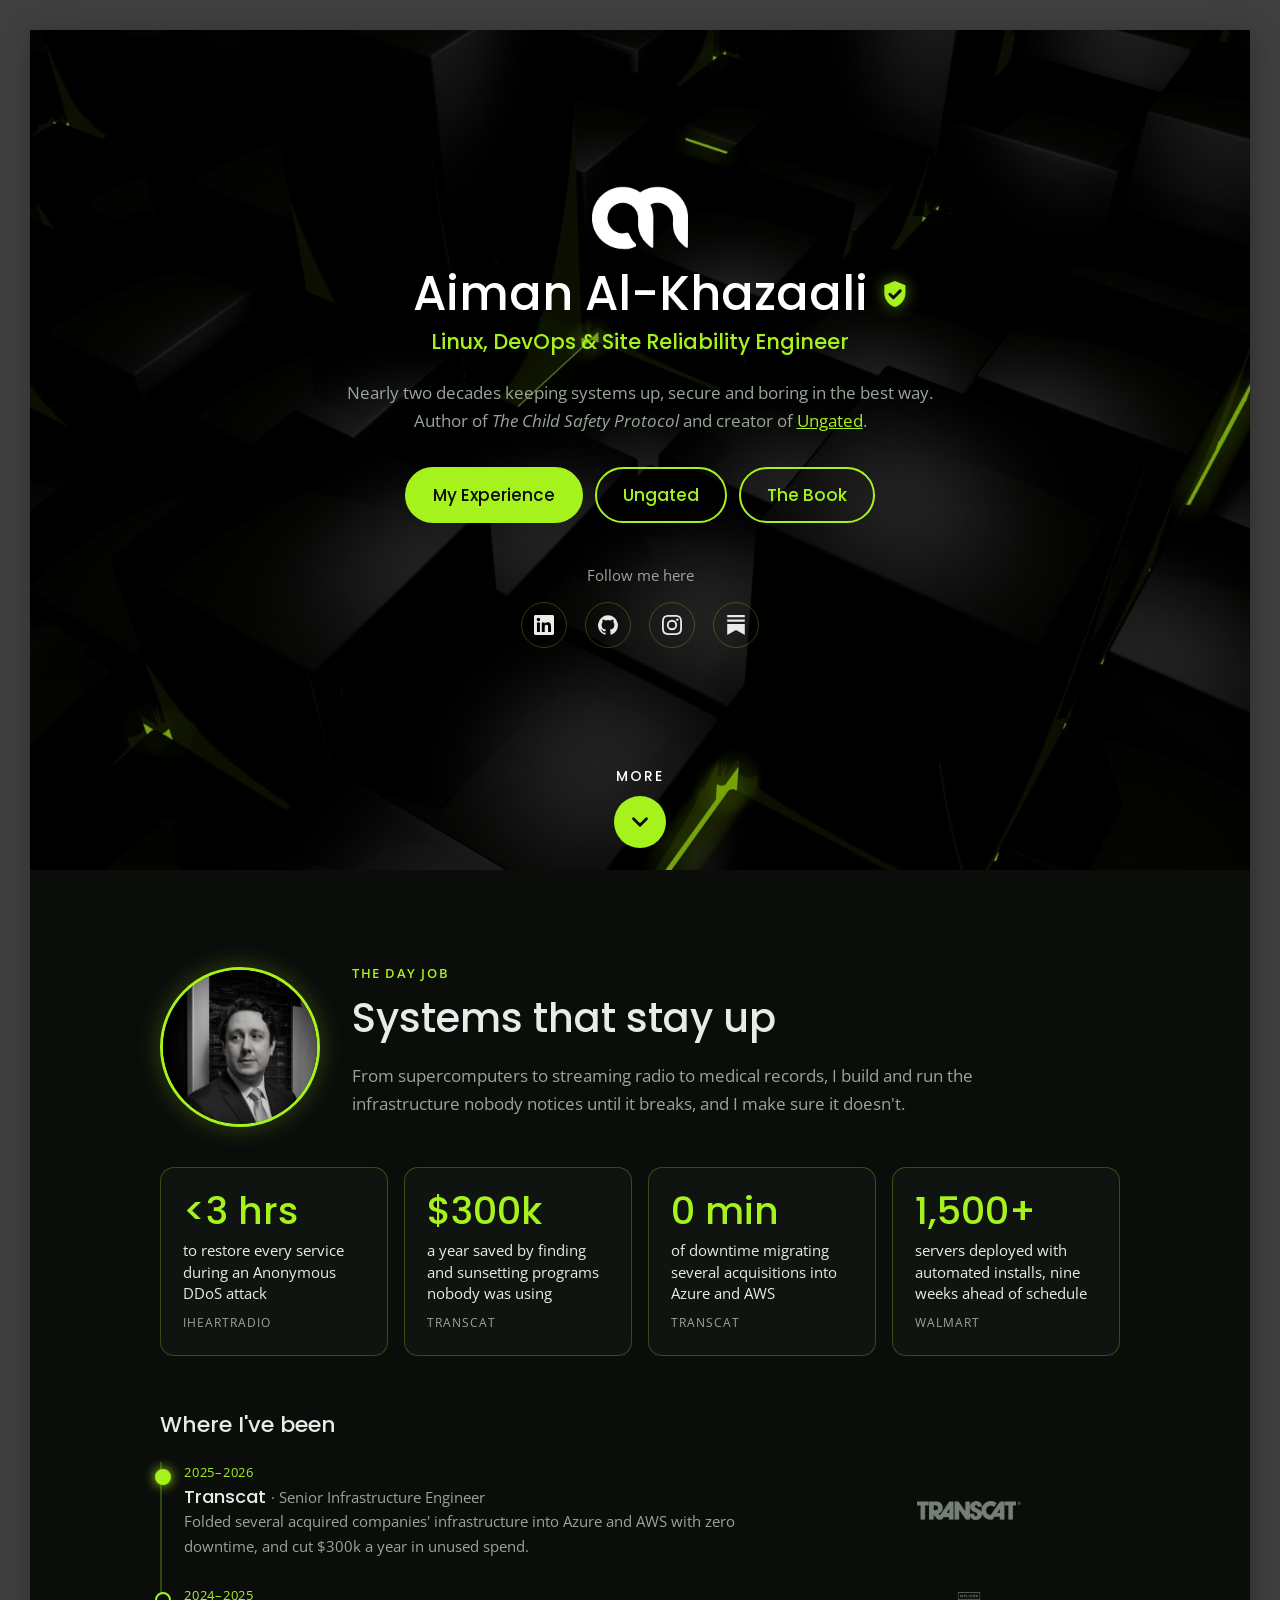
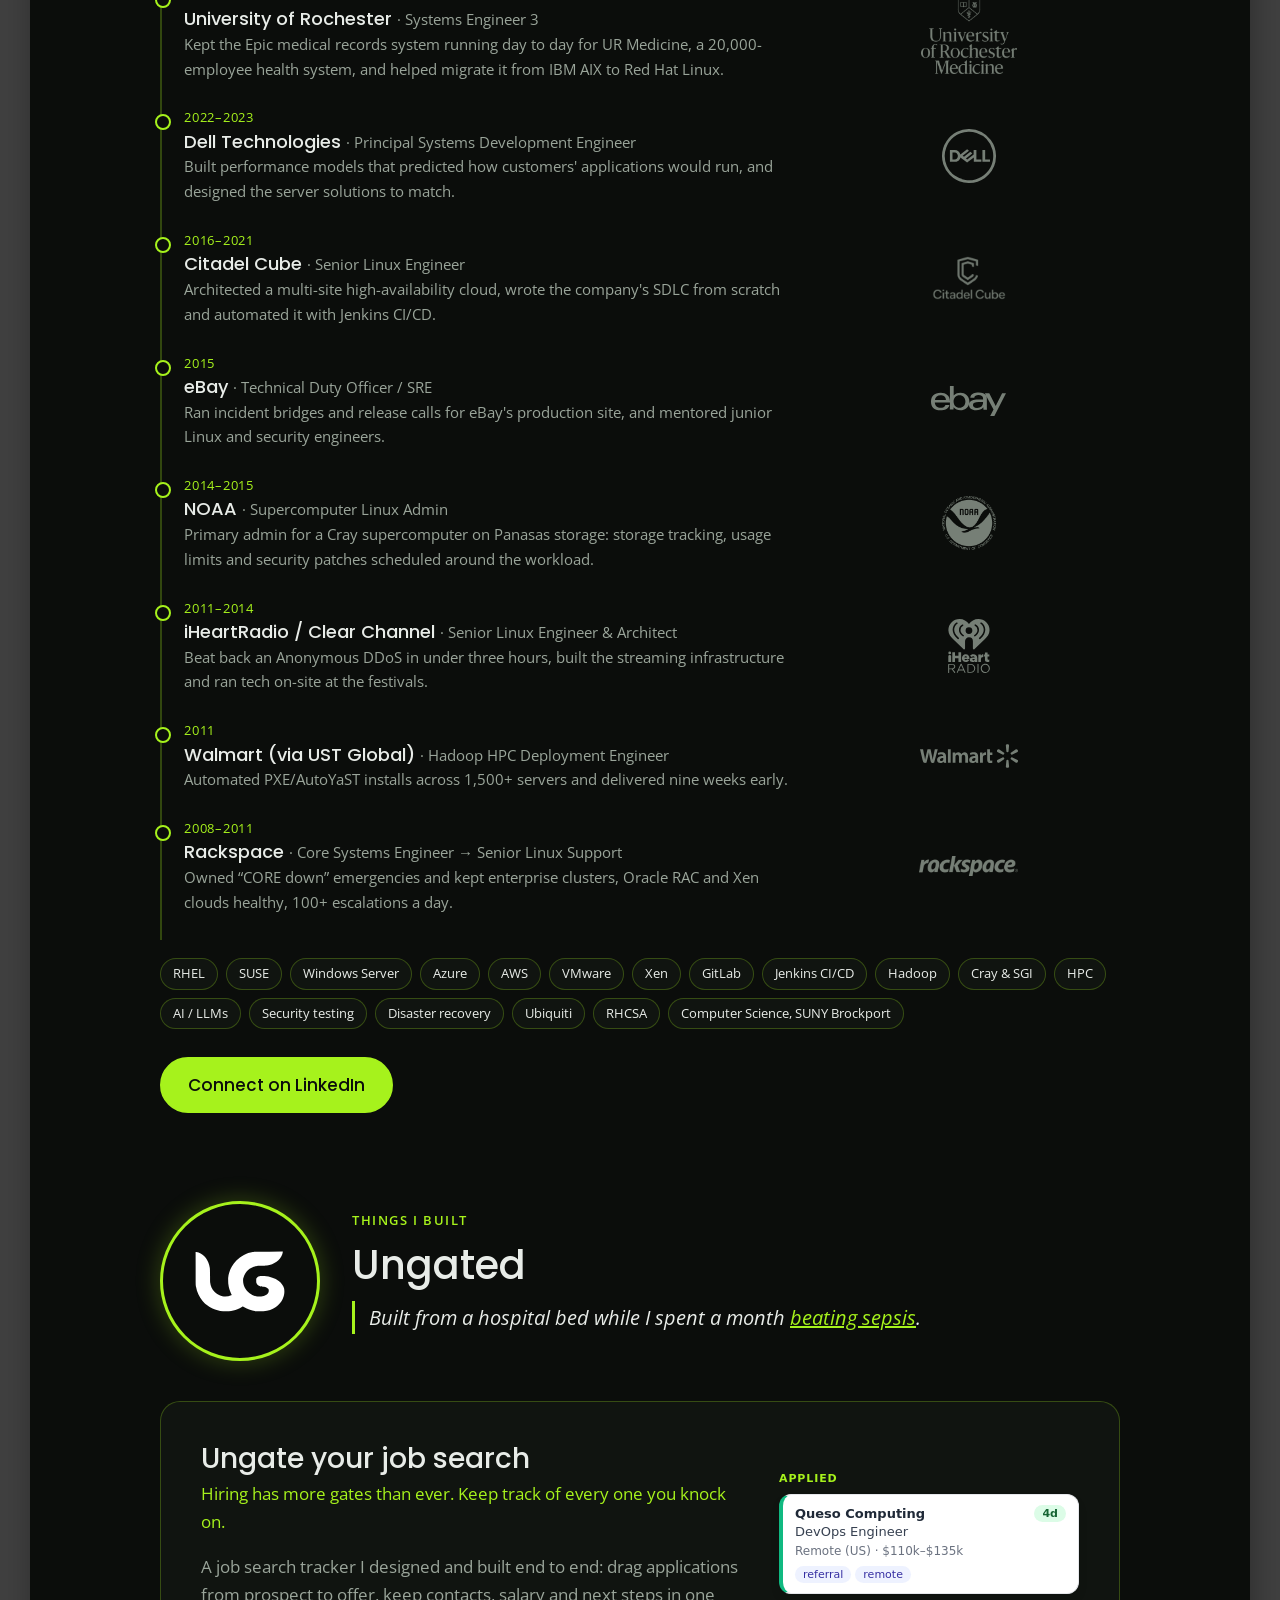
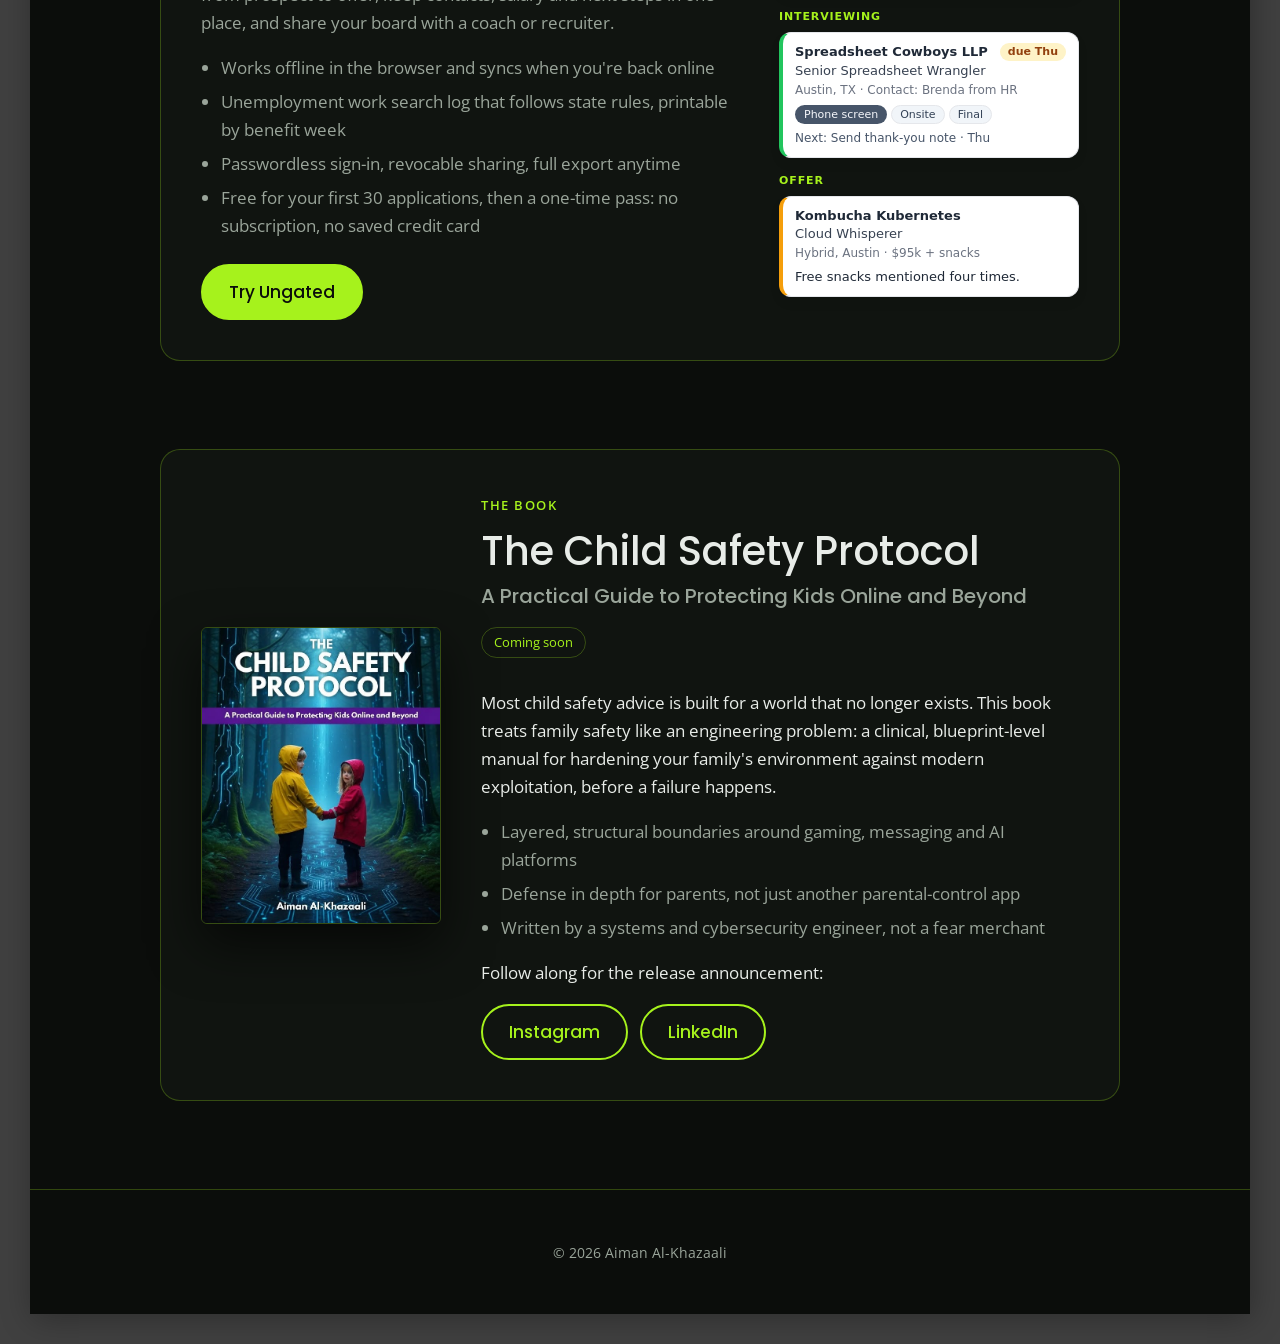
==== commit 3fcee252: "Root page: enlarge Dell and NOAA logos Co-Authored-By: Claude Opus 5.5 <noreply@anthropic.com>" ====
--- a/index.html
+++ b/index.html
@@ -385,7 +385,7 @@
                         <span class="when">2022–2023</span>
                         <h3>Dell Technologies <small>· Principal Systems Development Engineer</small></h3>
                         <p>Built performance models that predicted how customers' applications would run, and designed the server solutions to match.</p>
-                        <span class="logo" style="--logo: url(/images/logos/dell.svg); --w: 45px; --h: 45px" aria-hidden="true"></span>
+                        <span class="logo" style="--logo: url(/images/logos/dell.svg); --w: 54px; --h: 54px" aria-hidden="true"></span>
                     </li>
                     <li>
                         <span class="when">2016–2021</span>
@@ -403,7 +403,7 @@
                         <span class="when">2014–2015</span>
                         <h3>NOAA <small>· Supercomputer Linux Admin</small></h3>
                         <p>Primary admin for a Cray supercomputer on Panasas storage: storage tracking, usage limits and security patches scheduled around the workload.</p>
-                        <span class="logo" style="--logo: url(/images/logos/noaa.png); --w: 44px; --h: 44px" aria-hidden="true"></span>
+                        <span class="logo" style="--logo: url(/images/logos/noaa.png); --w: 54px; --h: 54px" aria-hidden="true"></span>
                     </li>
                     <li>
                         <span class="when">2011–2014</span>
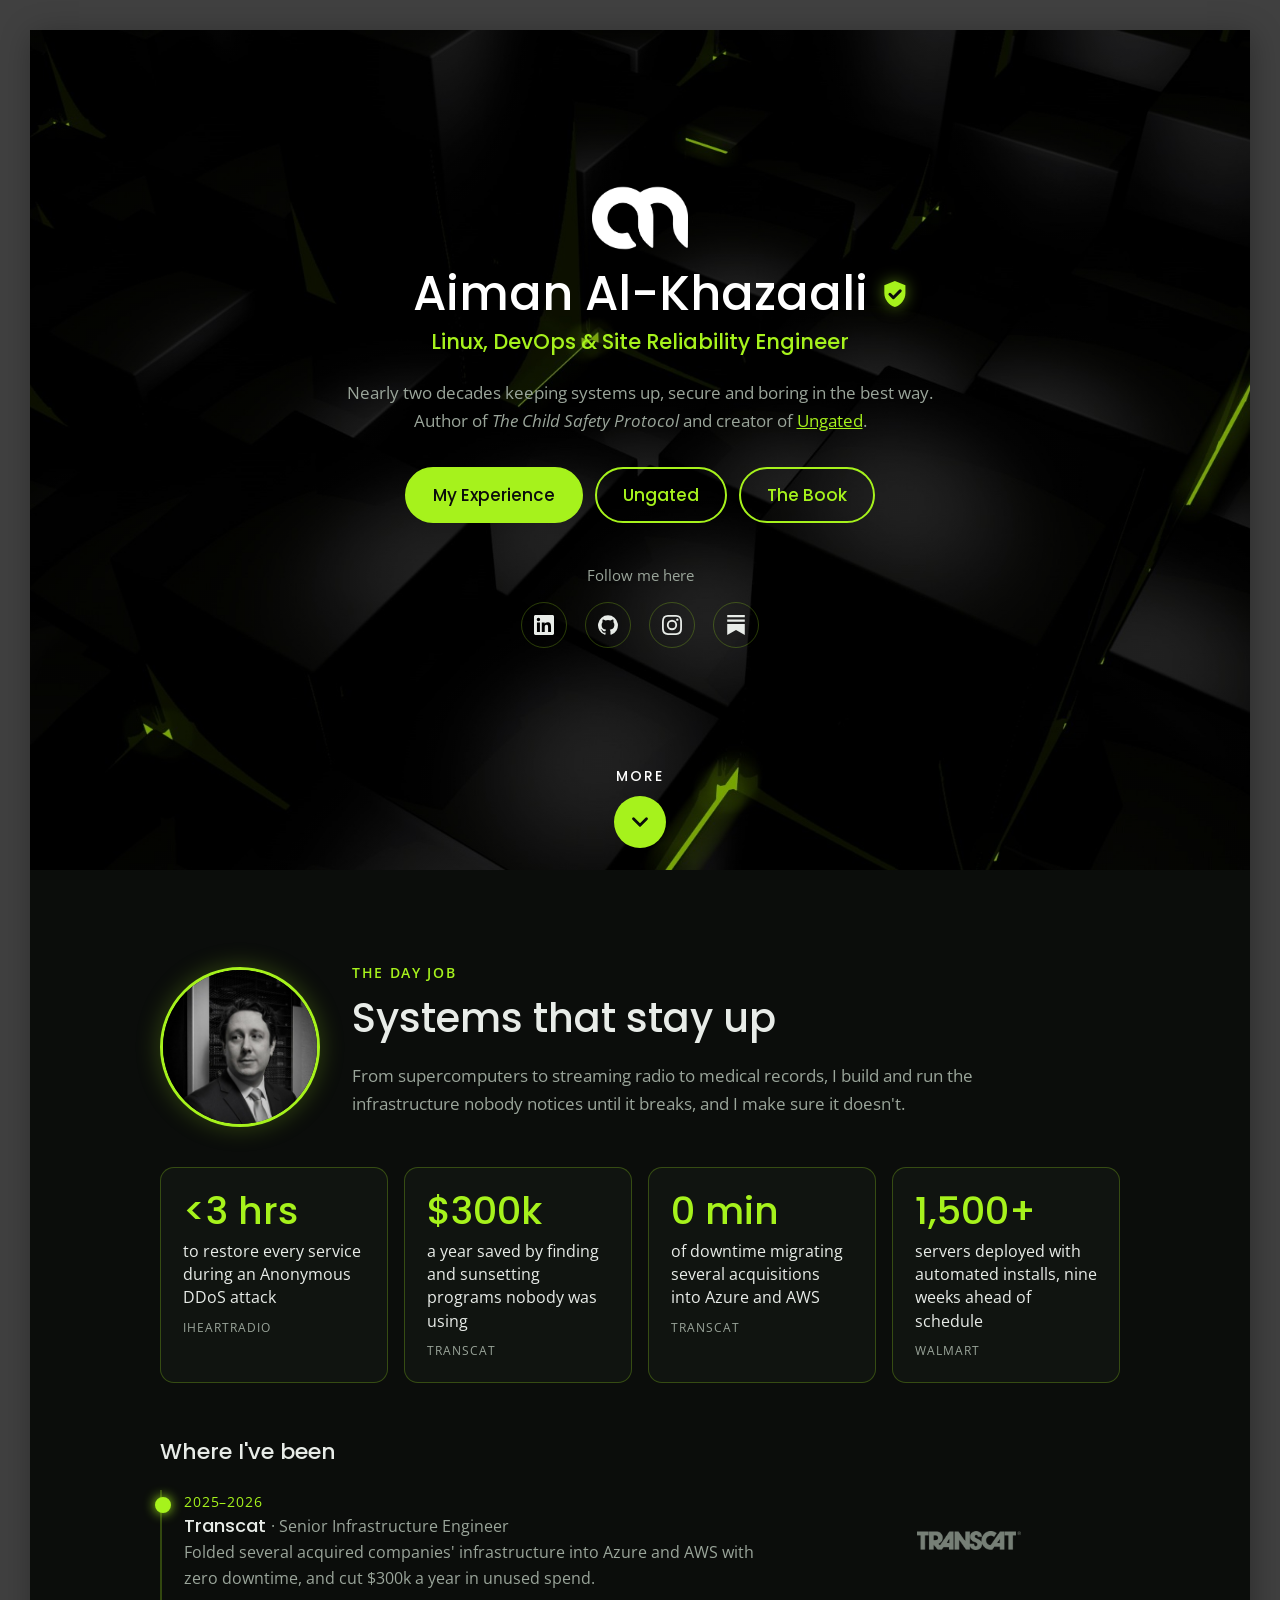
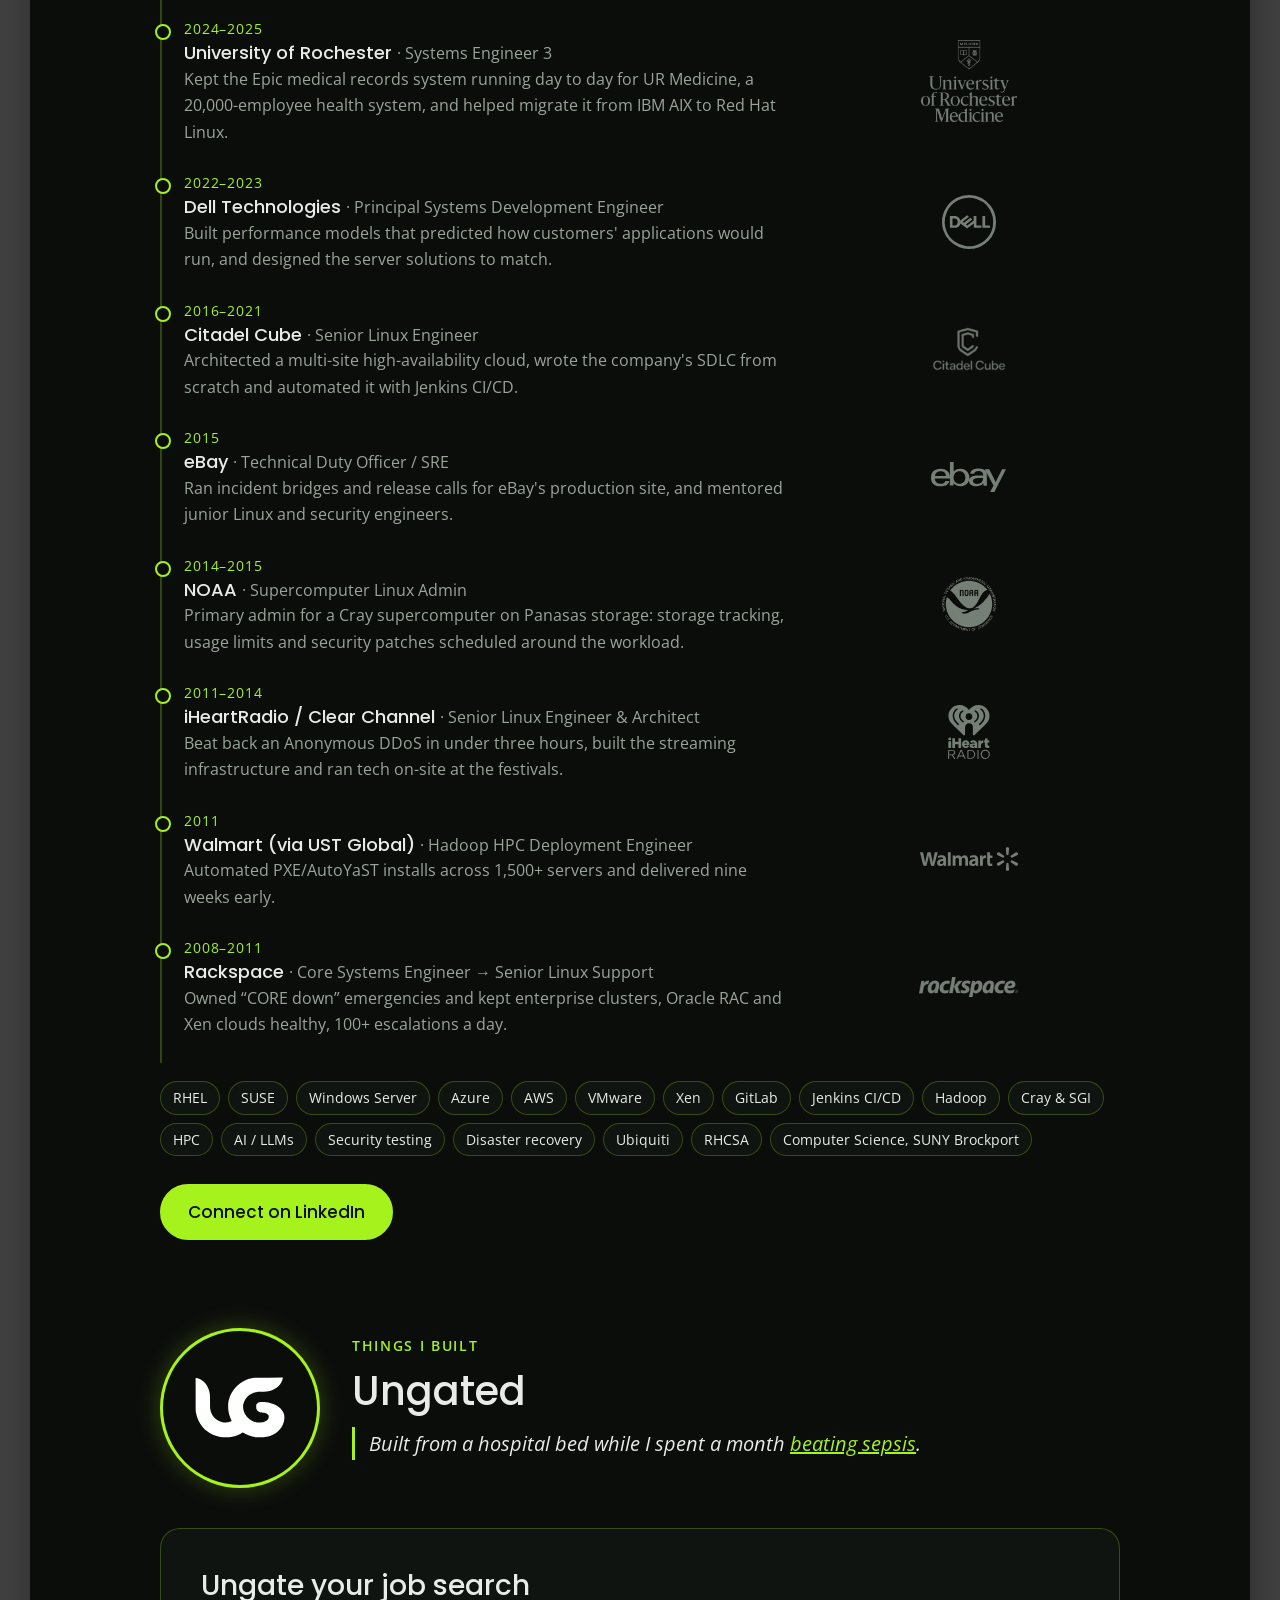
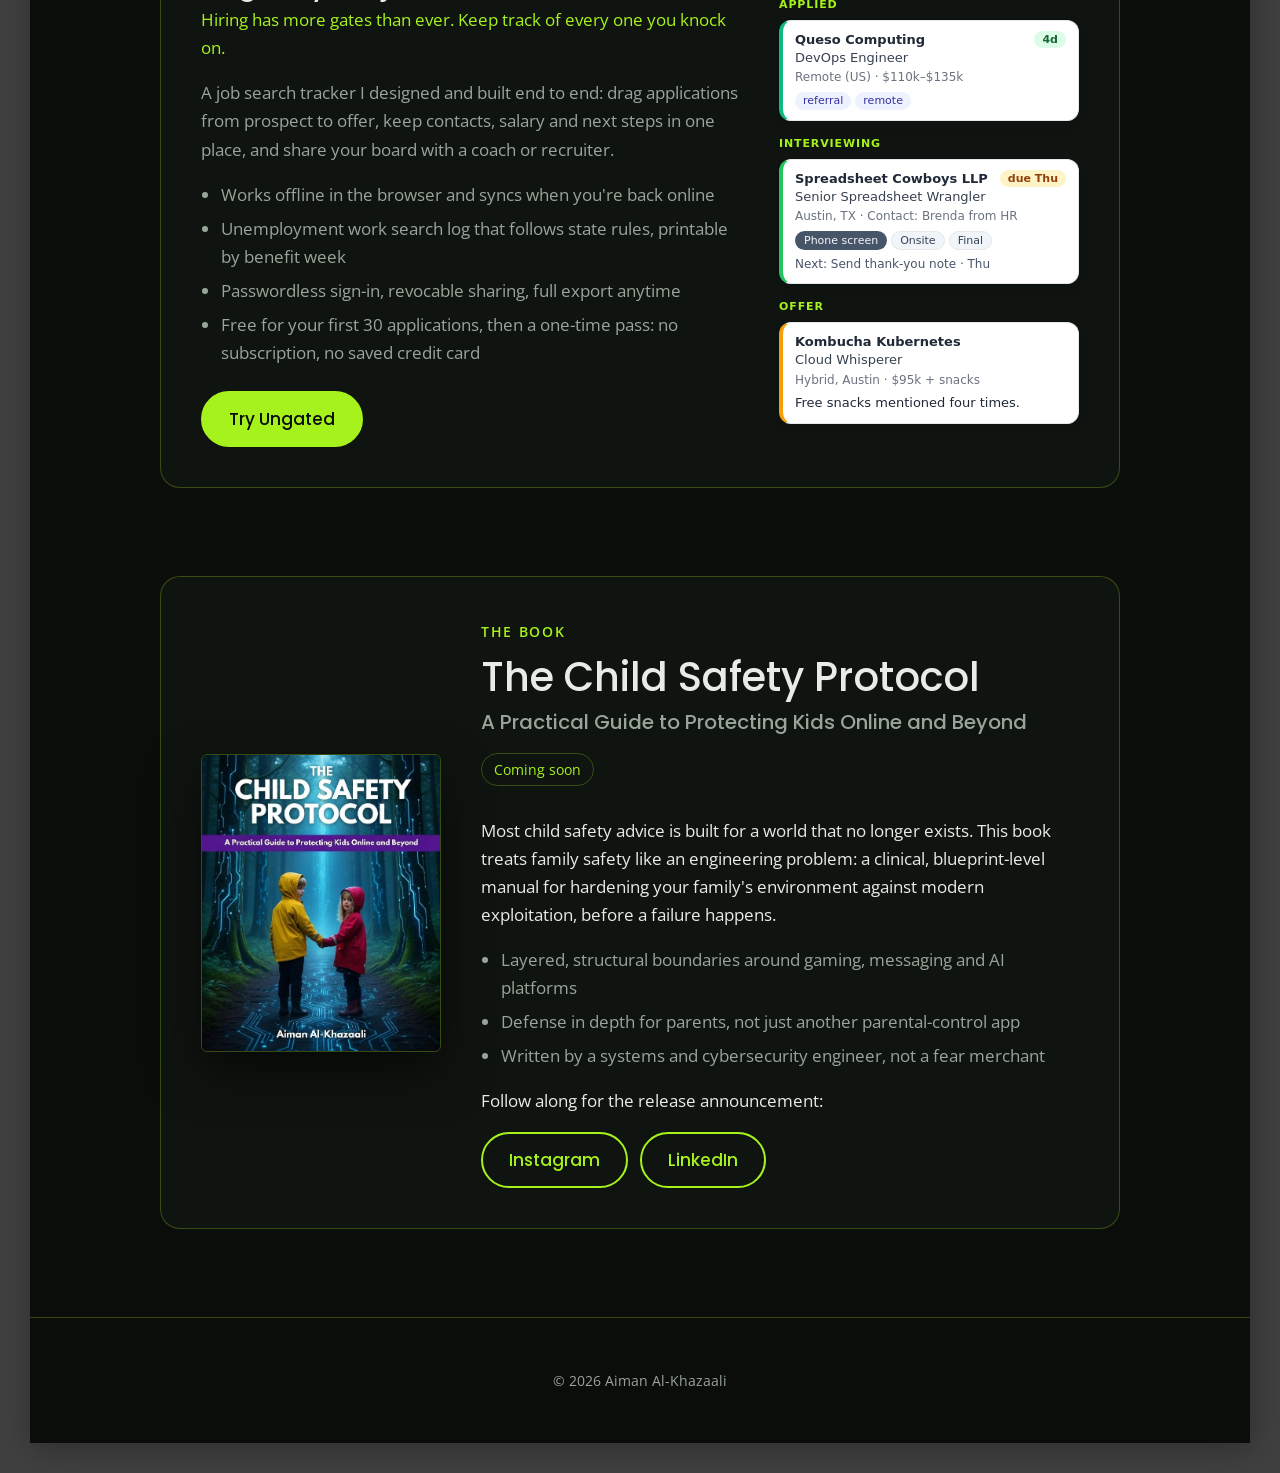
==== commit 8160be9c: "Root page: zoom content column on big monitors, bump small text Scale everything below the hero toge" ====
--- a/index.html
+++ b/index.html
@@ -150,7 +150,10 @@
 
         section.block { padding: 88px 16px; }
         .wrap { max-width: 960px; margin: 0 auto; }
-        .eyebrow { color: var(--accent); text-transform: uppercase; letter-spacing: .12em; font-size: 13px; font-weight: 600; }
+        /* Big monitors: enlarge everything below the hero together (type + logos keep their proportions) */
+        @media (min-width: 1600px) { .wrap { max-width: 1040px; zoom: 1.1; } }
+        @media (min-width: 2200px) { .wrap { max-width: 1120px; zoom: 1.2; } }
+        .eyebrow { color: var(--accent); text-transform: uppercase; letter-spacing: .12em; font-size: 14px; font-weight: 600; }
         .block h2 { font-size: clamp(28px, 5vw, 40px); margin: 8px 0 20px; }
         .intro { display: flex; flex-wrap: wrap; align-items: center; gap: 8px 32px; }
         .intro > div { flex: 1 1 320px; }
@@ -183,7 +186,7 @@
         .book .subtitle { margin: -12px 0 18px; color: var(--muted); font-size: clamp(17px, 2.4vw, 20px); line-height: 1.3; }
         .book ul { padding-left: 20px; color: var(--muted); }
         .book li { margin-bottom: 6px; }
-        .status { display: inline-block; margin-bottom: 14px; padding: 4px 12px; border-radius: 999px; border: 1px solid var(--line); color: var(--accent); font-size: 13px; }
+        .status { display: inline-block; margin-bottom: 14px; padding: 4px 12px; border-radius: 999px; border: 1px solid var(--line); color: var(--accent); font-size: 14px; }
 
         .origin { margin: -8px 0 24px; color: var(--text); font-size: clamp(17px, 2.4vw, 20px); font-style: italic; border-left: 3px solid var(--accent); padding-left: 14px; }
         .project {
@@ -225,23 +228,23 @@
         .wins { display: grid; gap: 16px; grid-template-columns: repeat(auto-fit, minmax(200px, 1fr)); margin: 32px 0 56px; }
         .win { border: 1px solid var(--line); border-radius: 14px; padding: 22px; background: var(--panel); }
         .win strong { display: block; font-family: Poppins, sans-serif; font-weight: 500; font-size: clamp(30px, 5vw, 38px); line-height: 1.1; color: var(--accent); }
-        .win span { display: block; margin-top: 8px; color: var(--text); font-size: 15px; line-height: 1.45; }
+        .win span { display: block; margin-top: 8px; color: var(--text); font-size: 16px; line-height: 1.45; }
         .win em { display: block; margin-top: 8px; color: var(--muted); font-style: normal; font-size: 12px; letter-spacing: .08em; text-transform: uppercase; }
         .timeline { list-style: none; margin: 24px 0 0; padding: 0 0 0 22px; border-left: 2px solid var(--line); }
         .timeline li { position: relative; padding: 0 0 26px; }
         .timeline li::before { content: ''; position: absolute; left: -29px; top: 7px; width: 12px; height: 12px; border-radius: 50%; background: var(--bg); border: 2px solid var(--accent); }
         .timeline li:first-child::before { background: var(--accent); box-shadow: 0 0 12px var(--accent); }
-        .timeline .when { color: var(--accent); font-size: 13px; letter-spacing: .06em; }
+        .timeline .when { color: var(--accent); font-size: 14px; letter-spacing: .06em; }
         .timeline h3 { font-size: 18px; margin: 2px 0 2px; }
-        .timeline h3 small { color: var(--muted); font-family: "Open Sans", sans-serif; font-size: 15px; font-weight: 400; }
-        .timeline p { margin: 0; color: var(--muted); font-size: 15px; max-width: 720px; }
+        .timeline h3 small { color: var(--muted); font-family: "Open Sans", sans-serif; font-size: 16px; font-weight: 400; }
+        .timeline p { margin: 0; color: var(--muted); font-size: 16px; max-width: 720px; }
         .timeline li { display: grid; grid-template-columns: minmax(0, 2fr) minmax(0, 1fr); column-gap: 28px; }
         .timeline li > * { grid-column: 1; }
         .timeline .logo { grid-column: 2; grid-row: 1 / span 3; align-self: center; justify-self: center; width: var(--w); height: var(--h); background: var(--muted); opacity: .75; -webkit-mask: var(--logo) center / contain no-repeat; mask: var(--logo) center / contain no-repeat; transition: background-color .2s, opacity .2s; }
         .timeline li:hover .logo { background: var(--accent); opacity: 1; }
         @media (max-width: 600px) { .timeline li { grid-template-columns: minmax(0, 1fr) 74px; column-gap: 14px; } .timeline .logo { width: calc(var(--w) * .65); height: calc(var(--h) * .65); } }
         .stack-chips { display: flex; flex-wrap: wrap; gap: 8px; margin-top: 18px; }
-        .stack-chips span { border: 1px solid var(--line); border-radius: 999px; padding: 4px 12px; font-size: 13px; color: var(--text); background: var(--panel); }
+        .stack-chips span { border: 1px solid var(--line); border-radius: 999px; padding: 4px 12px; font-size: 14px; color: var(--text); background: var(--panel); }
 
         footer { border-top: 1px solid var(--line); padding: 48px 16px; text-align: center; }
         .follow { margin: 40px 0 14px; color: var(--muted); font-size: 15px; }
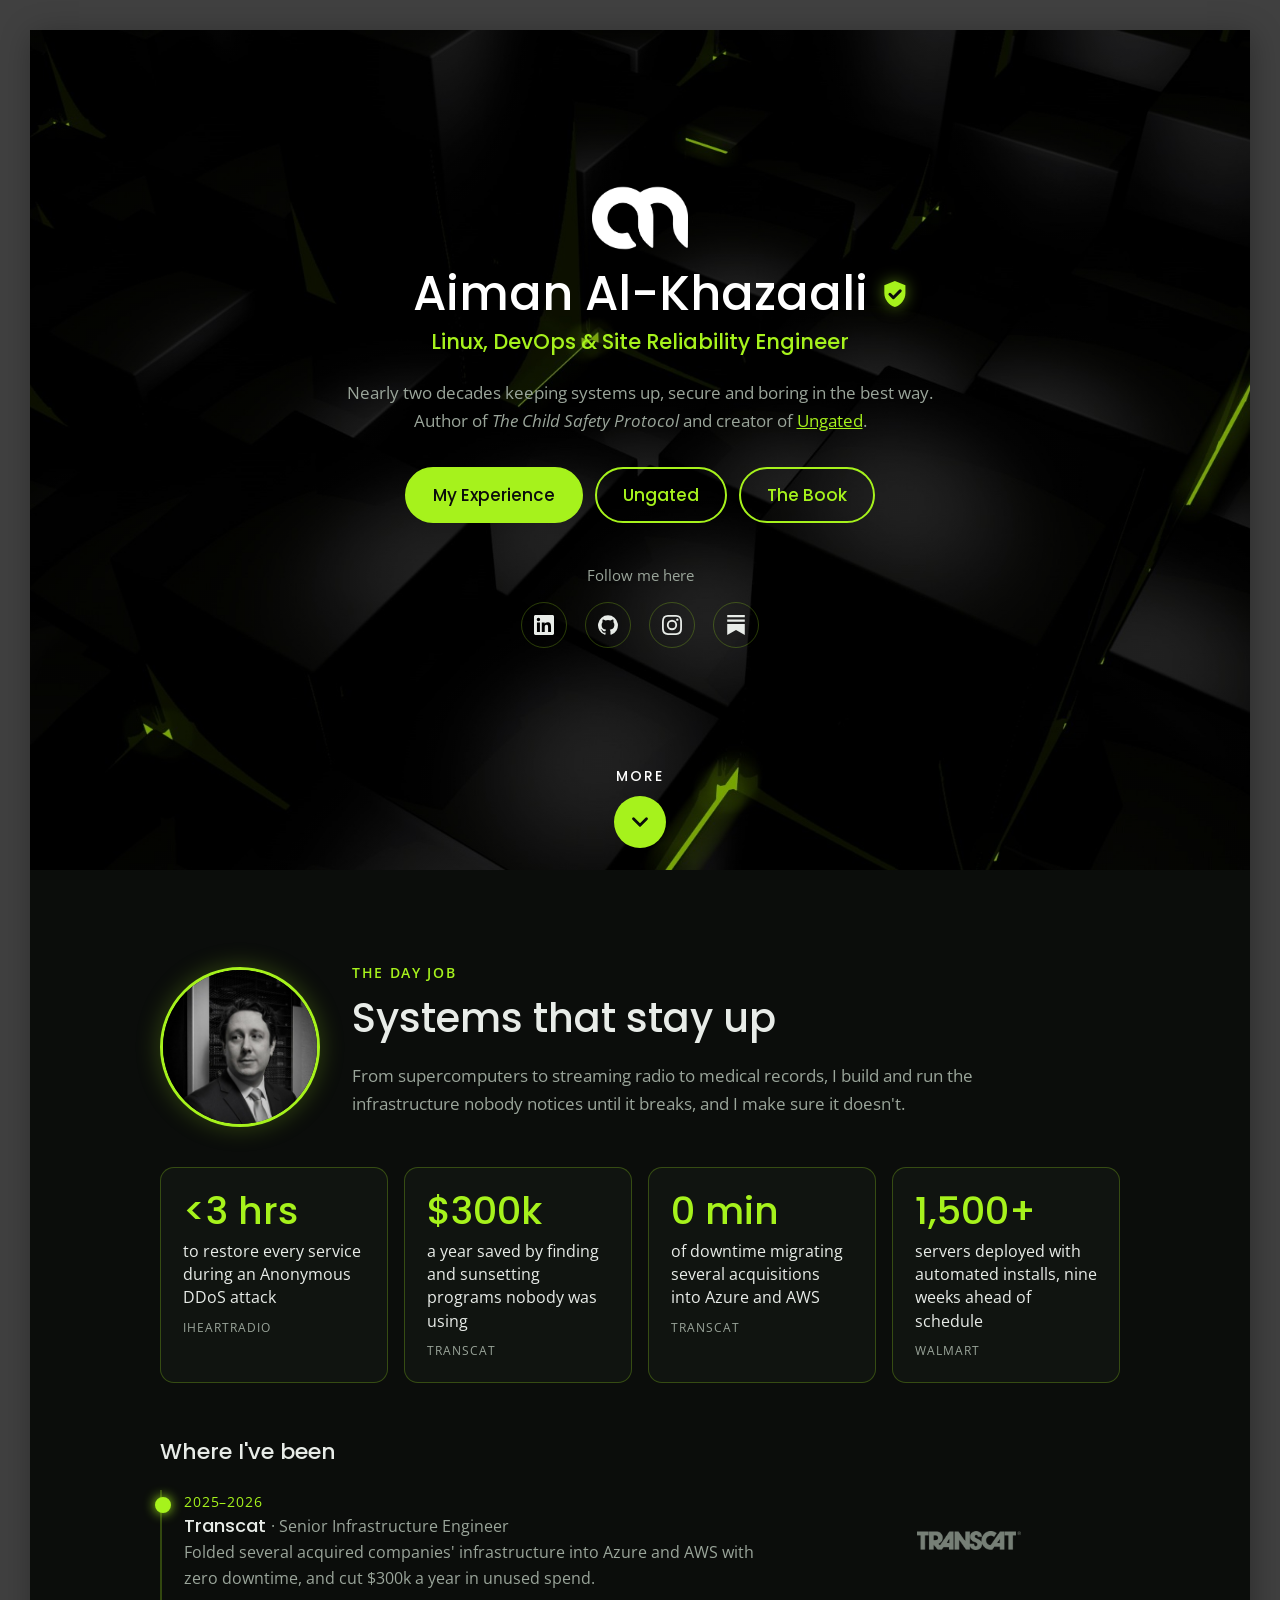
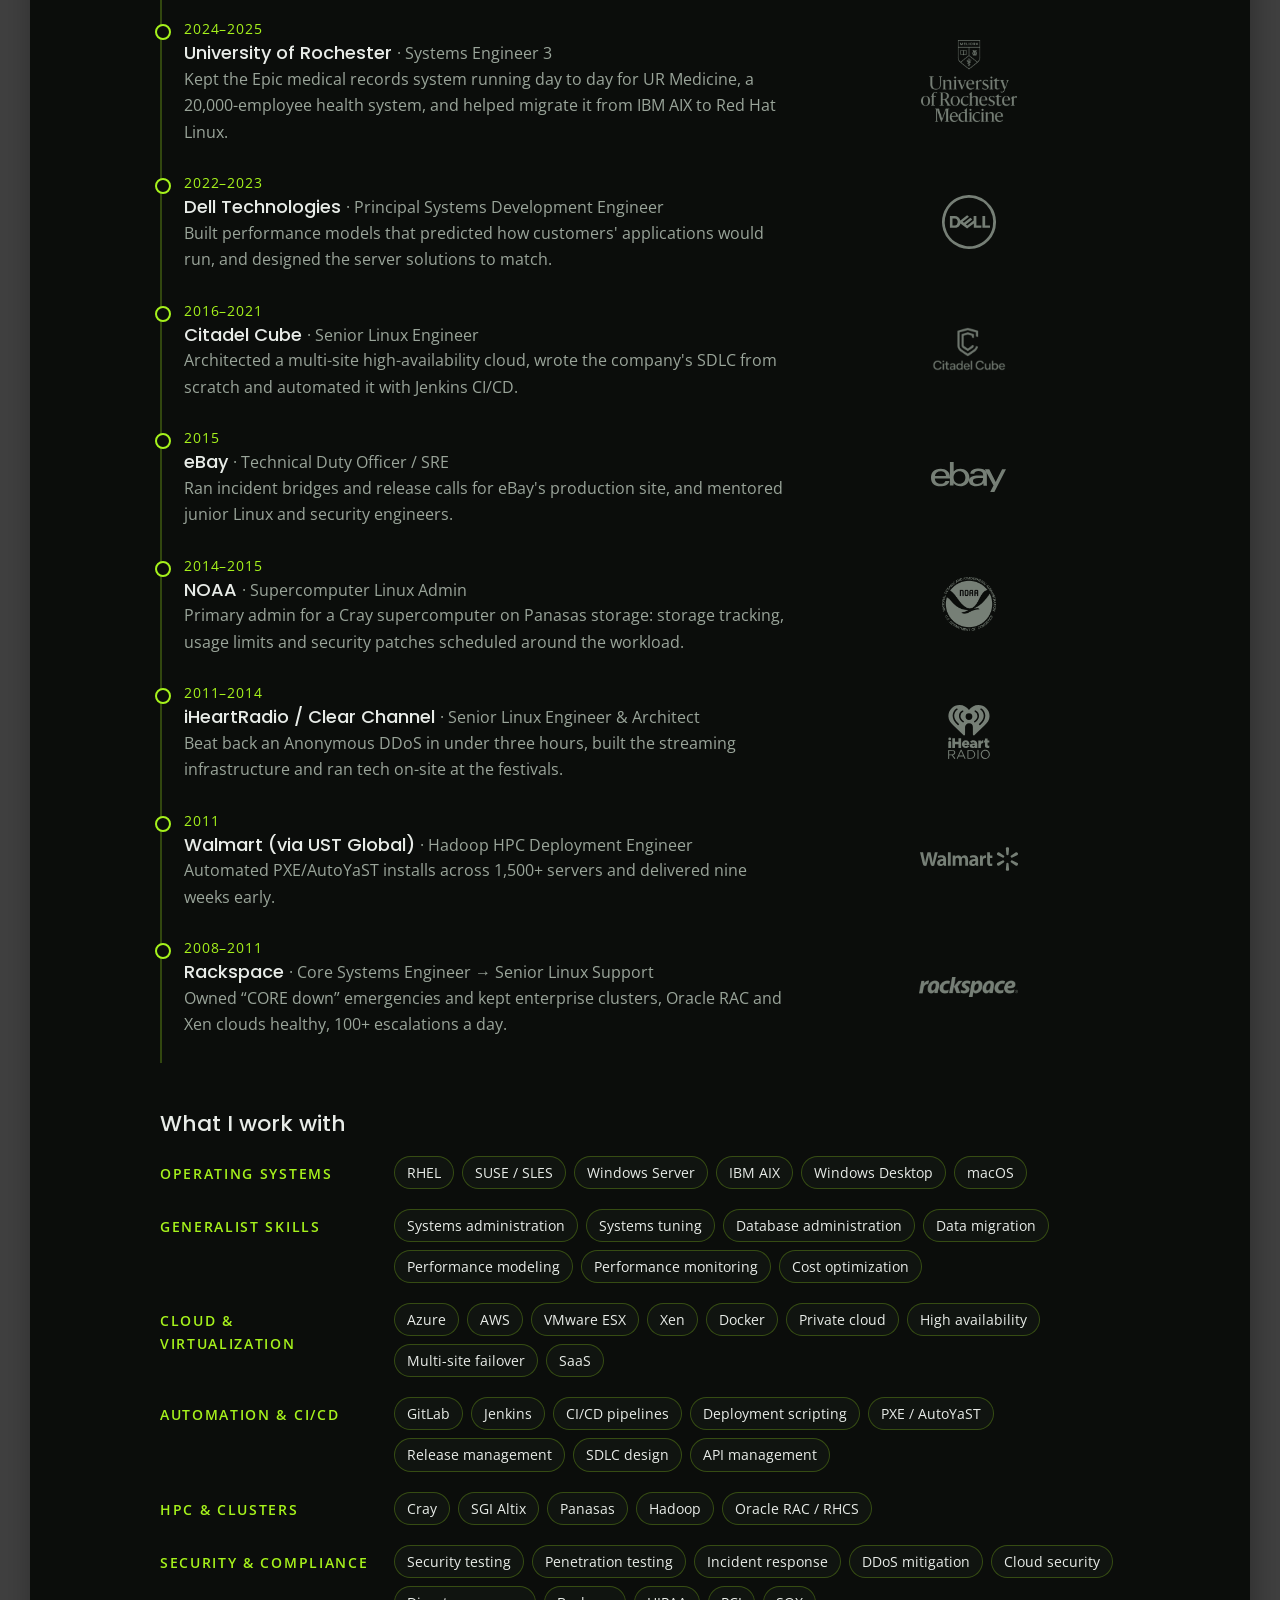
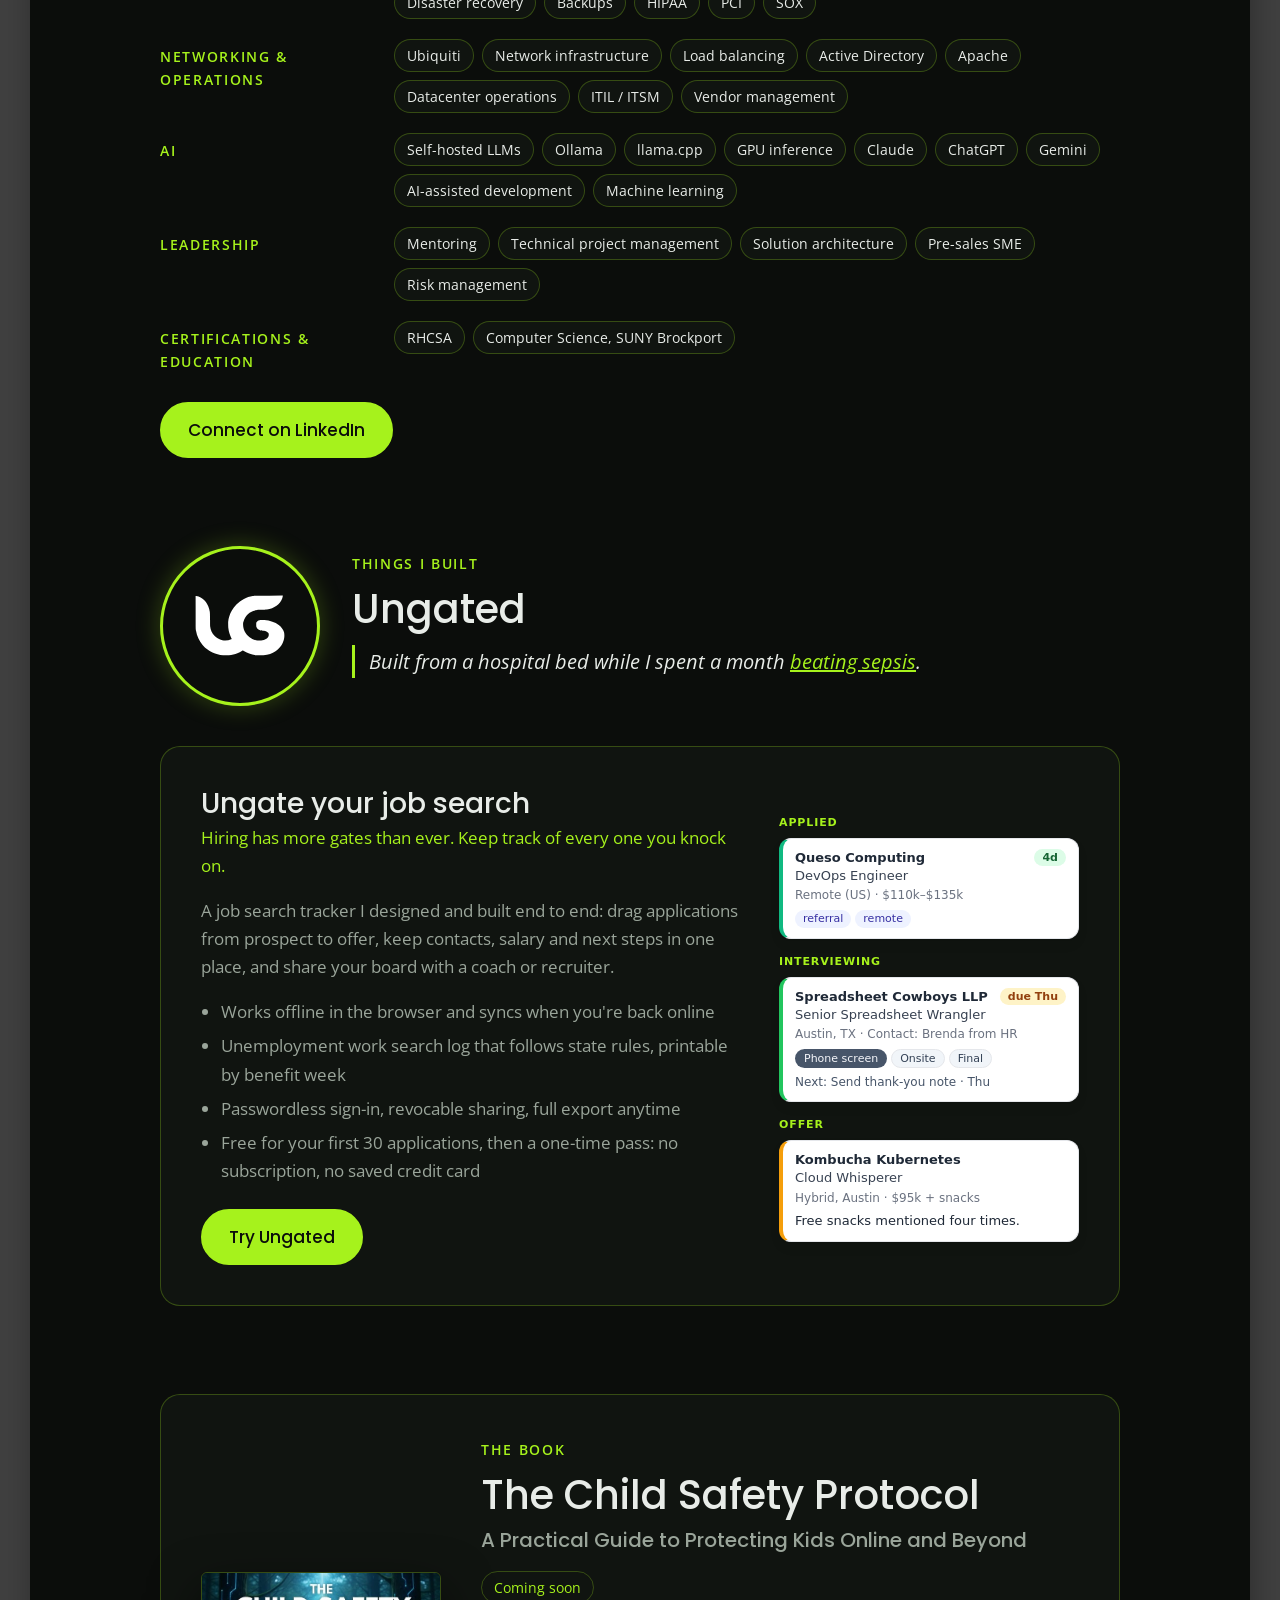
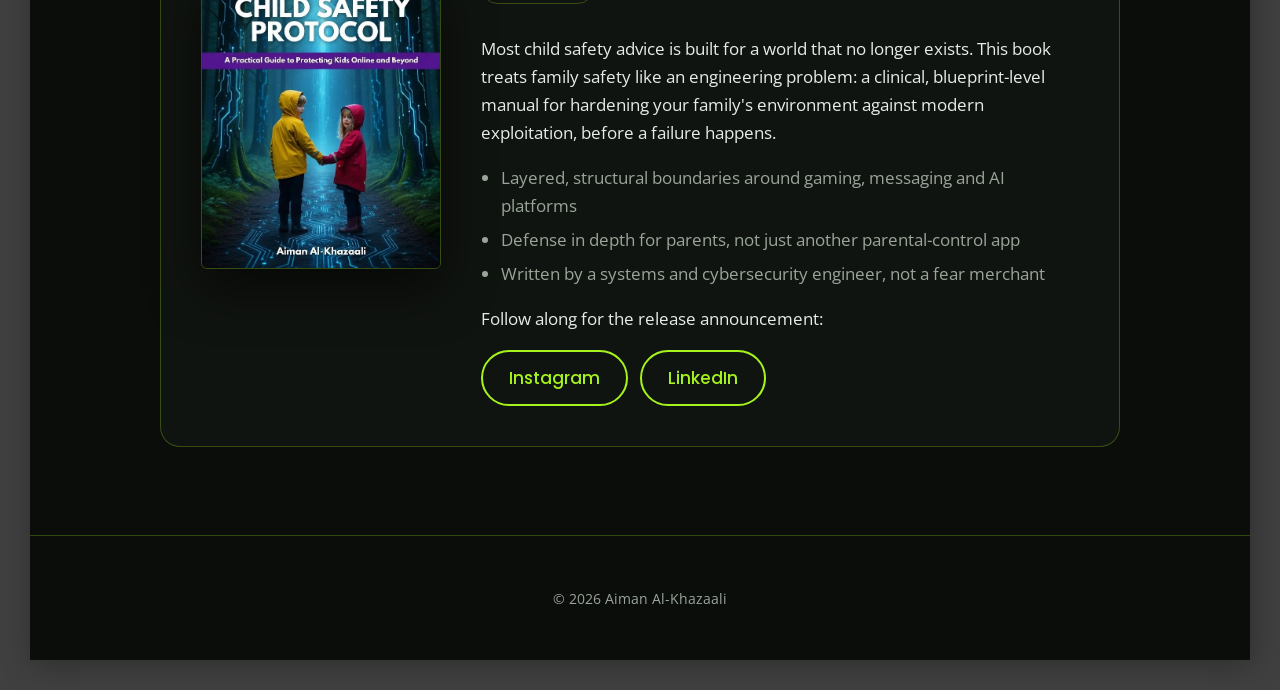
==== commit 05342f99: "Root page: group skills from resume into labeled chip sets Replace the 18-chip cloud with nine label" ====
--- a/index.html
+++ b/index.html
@@ -244,6 +244,9 @@
         .timeline li:hover .logo { background: var(--accent); opacity: 1; }
         @media (max-width: 600px) { .timeline li { grid-template-columns: minmax(0, 1fr) 74px; column-gap: 14px; } .timeline .logo { width: calc(var(--w) * .65); height: calc(var(--h) * .65); } }
         .stack-chips { display: flex; flex-wrap: wrap; gap: 8px; margin-top: 18px; }
+        .skills { display: grid; gap: 20px; margin-top: 18px; }
+        .skill-group .stack-chips { margin-top: 8px; }
+        @media (min-width: 800px) { .skill-group { display: grid; grid-template-columns: 210px 1fr; column-gap: 24px; align-items: start; } .skill-group .eyebrow { padding-top: 6px; } .skill-group .stack-chips { margin-top: 0; } }
         .stack-chips span { border: 1px solid var(--line); border-radius: 999px; padding: 4px 12px; font-size: 14px; color: var(--text); background: var(--panel); }
 
         footer { border-top: 1px solid var(--line); padding: 48px 16px; text-align: center; }
@@ -427,8 +430,18 @@
                         <span class="logo" style="--logo: url(/images/logos/rackspace.png); --w: 99px; --h: 20px" aria-hidden="true"></span>
                     </li>
                 </ol>
-                <div class="stack-chips">
-                    <span>RHEL</span><span>SUSE</span><span>Windows Server</span><span>Azure</span><span>AWS</span><span>VMware</span><span>Xen</span><span>GitLab</span><span>Jenkins CI/CD</span><span>Hadoop</span><span>Cray &amp; SGI</span><span>HPC</span><span>AI / LLMs</span><span>Security testing</span><span>Disaster recovery</span><span>Ubiquiti</span><span>RHCSA</span><span>Computer Science, SUNY Brockport</span>
+                <h3 style="font-size:22px; margin-top:48px">What I work with</h3>
+                <div class="skills">
+                    <div class="skill-group"><span class="eyebrow">Operating systems</span><div class="stack-chips"><span>RHEL</span><span>SUSE / SLES</span><span>Windows Server</span><span>IBM AIX</span><span>Windows Desktop</span><span>macOS</span></div></div>
+                    <div class="skill-group"><span class="eyebrow">Generalist skills</span><div class="stack-chips"><span>Systems administration</span><span>Systems tuning</span><span>Database administration</span><span>Data migration</span><span>Performance modeling</span><span>Performance monitoring</span><span>Cost optimization</span></div></div>
+                    <div class="skill-group"><span class="eyebrow">Cloud &amp; virtualization</span><div class="stack-chips"><span>Azure</span><span>AWS</span><span>VMware ESX</span><span>Xen</span><span>Docker</span><span>Private cloud</span><span>High availability</span><span>Multi-site failover</span><span>SaaS</span></div></div>
+                    <div class="skill-group"><span class="eyebrow">Automation &amp; CI/CD</span><div class="stack-chips"><span>GitLab</span><span>Jenkins</span><span>CI/CD pipelines</span><span>Deployment scripting</span><span>PXE / AutoYaST</span><span>Release management</span><span>SDLC design</span><span>API management</span></div></div>
+                    <div class="skill-group"><span class="eyebrow">HPC &amp; clusters</span><div class="stack-chips"><span>Cray</span><span>SGI Altix</span><span>Panasas</span><span>Hadoop</span><span>Oracle RAC / RHCS</span></div></div>
+                    <div class="skill-group"><span class="eyebrow">Security &amp; compliance</span><div class="stack-chips"><span>Security testing</span><span>Penetration testing</span><span>Incident response</span><span>DDoS mitigation</span><span>Cloud security</span><span>Disaster recovery</span><span>Backups</span><span>HIPAA</span><span>PCI</span><span>SOX</span></div></div>
+                    <div class="skill-group"><span class="eyebrow">Networking &amp; operations</span><div class="stack-chips"><span>Ubiquiti</span><span>Network infrastructure</span><span>Load balancing</span><span>Active Directory</span><span>Apache</span><span>Datacenter operations</span><span>ITIL / ITSM</span><span>Vendor management</span></div></div>
+                    <div class="skill-group"><span class="eyebrow">AI</span><div class="stack-chips"><span>Self-hosted LLMs</span><span>Ollama</span><span>llama.cpp</span><span>GPU inference</span><span>Claude</span><span>ChatGPT</span><span>Gemini</span><span>AI-assisted development</span><span>Machine learning</span></div></div>
+                    <div class="skill-group"><span class="eyebrow">Leadership</span><div class="stack-chips"><span>Mentoring</span><span>Technical project management</span><span>Solution architecture</span><span>Pre-sales SME</span><span>Risk management</span></div></div>
+                    <div class="skill-group"><span class="eyebrow">Certifications &amp; education</span><div class="stack-chips"><span>RHCSA</span><span>Computer Science, SUNY Brockport</span></div></div>
                 </div>
                 <div class="btns" style="justify-content:flex-start; margin-top:28px">
                     <a class="btn btn-solid" href="https://linkedin.com/in/aimana">Connect on LinkedIn</a>
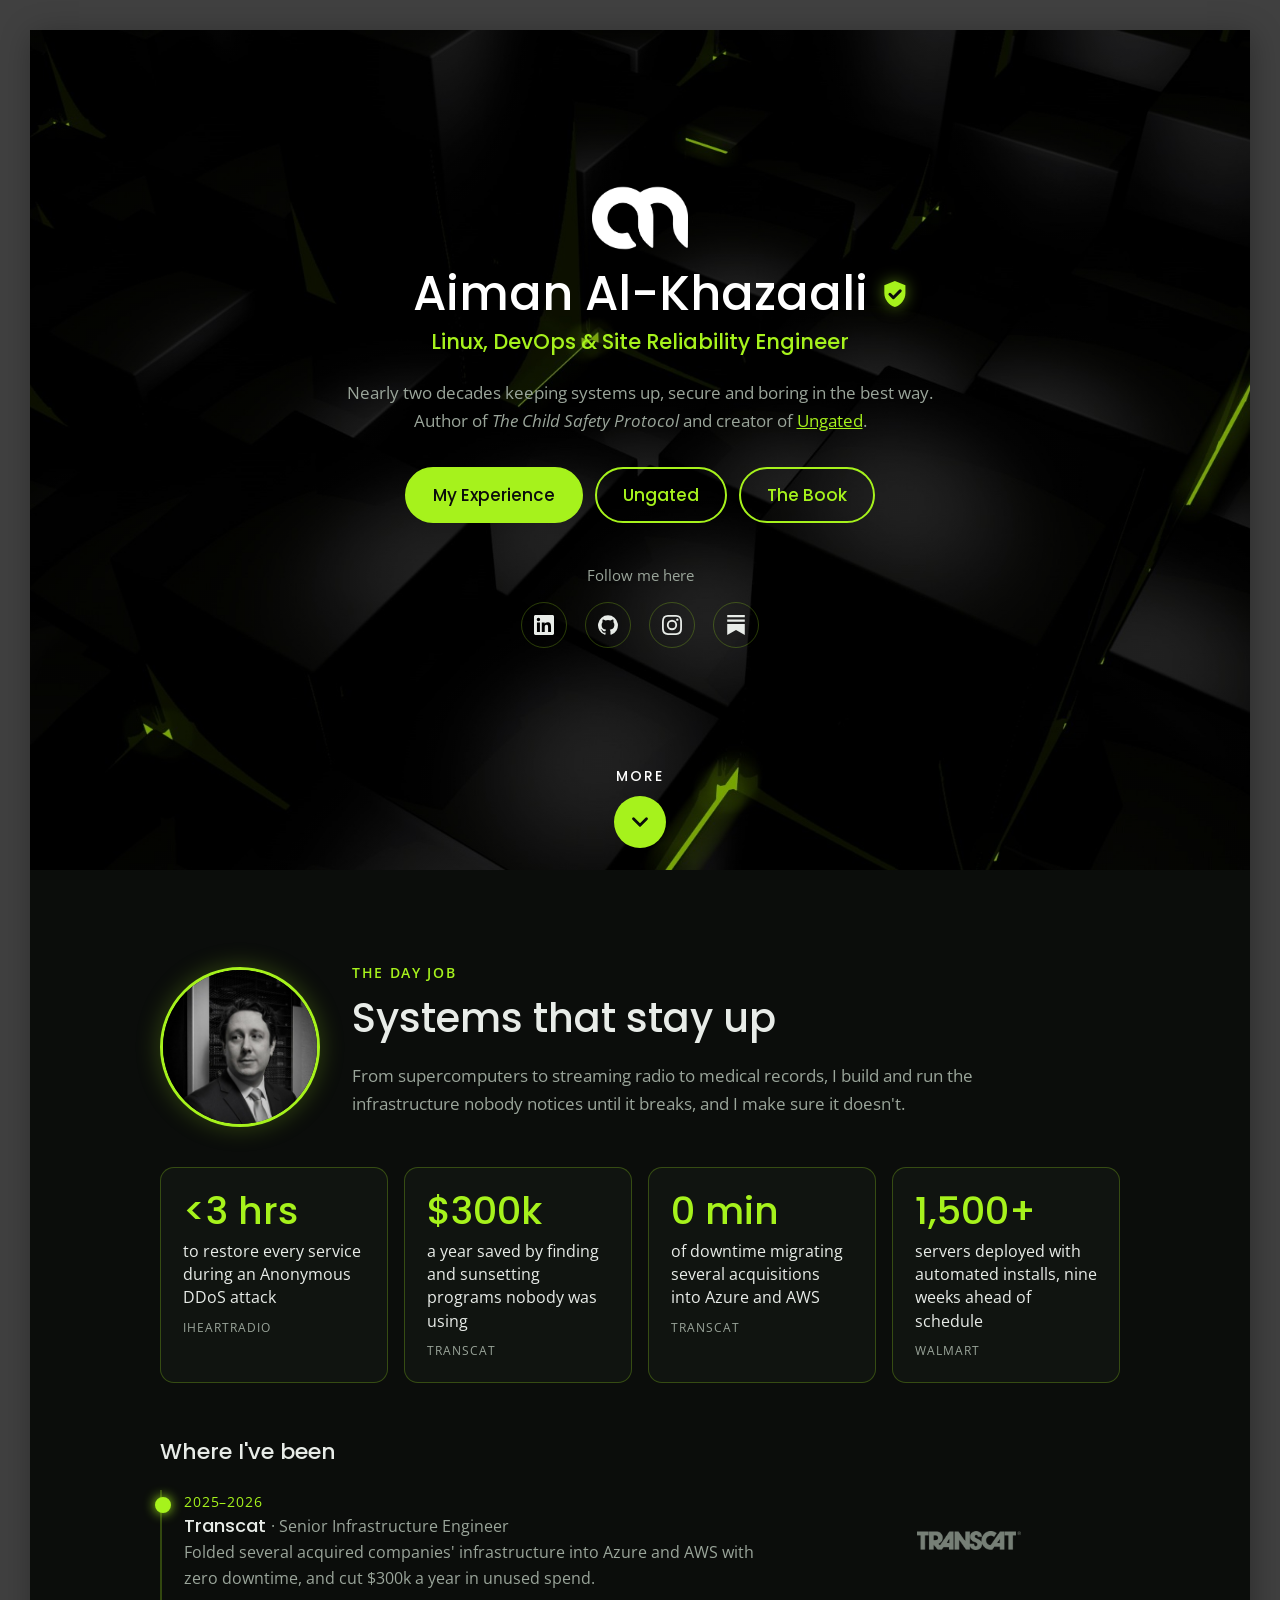
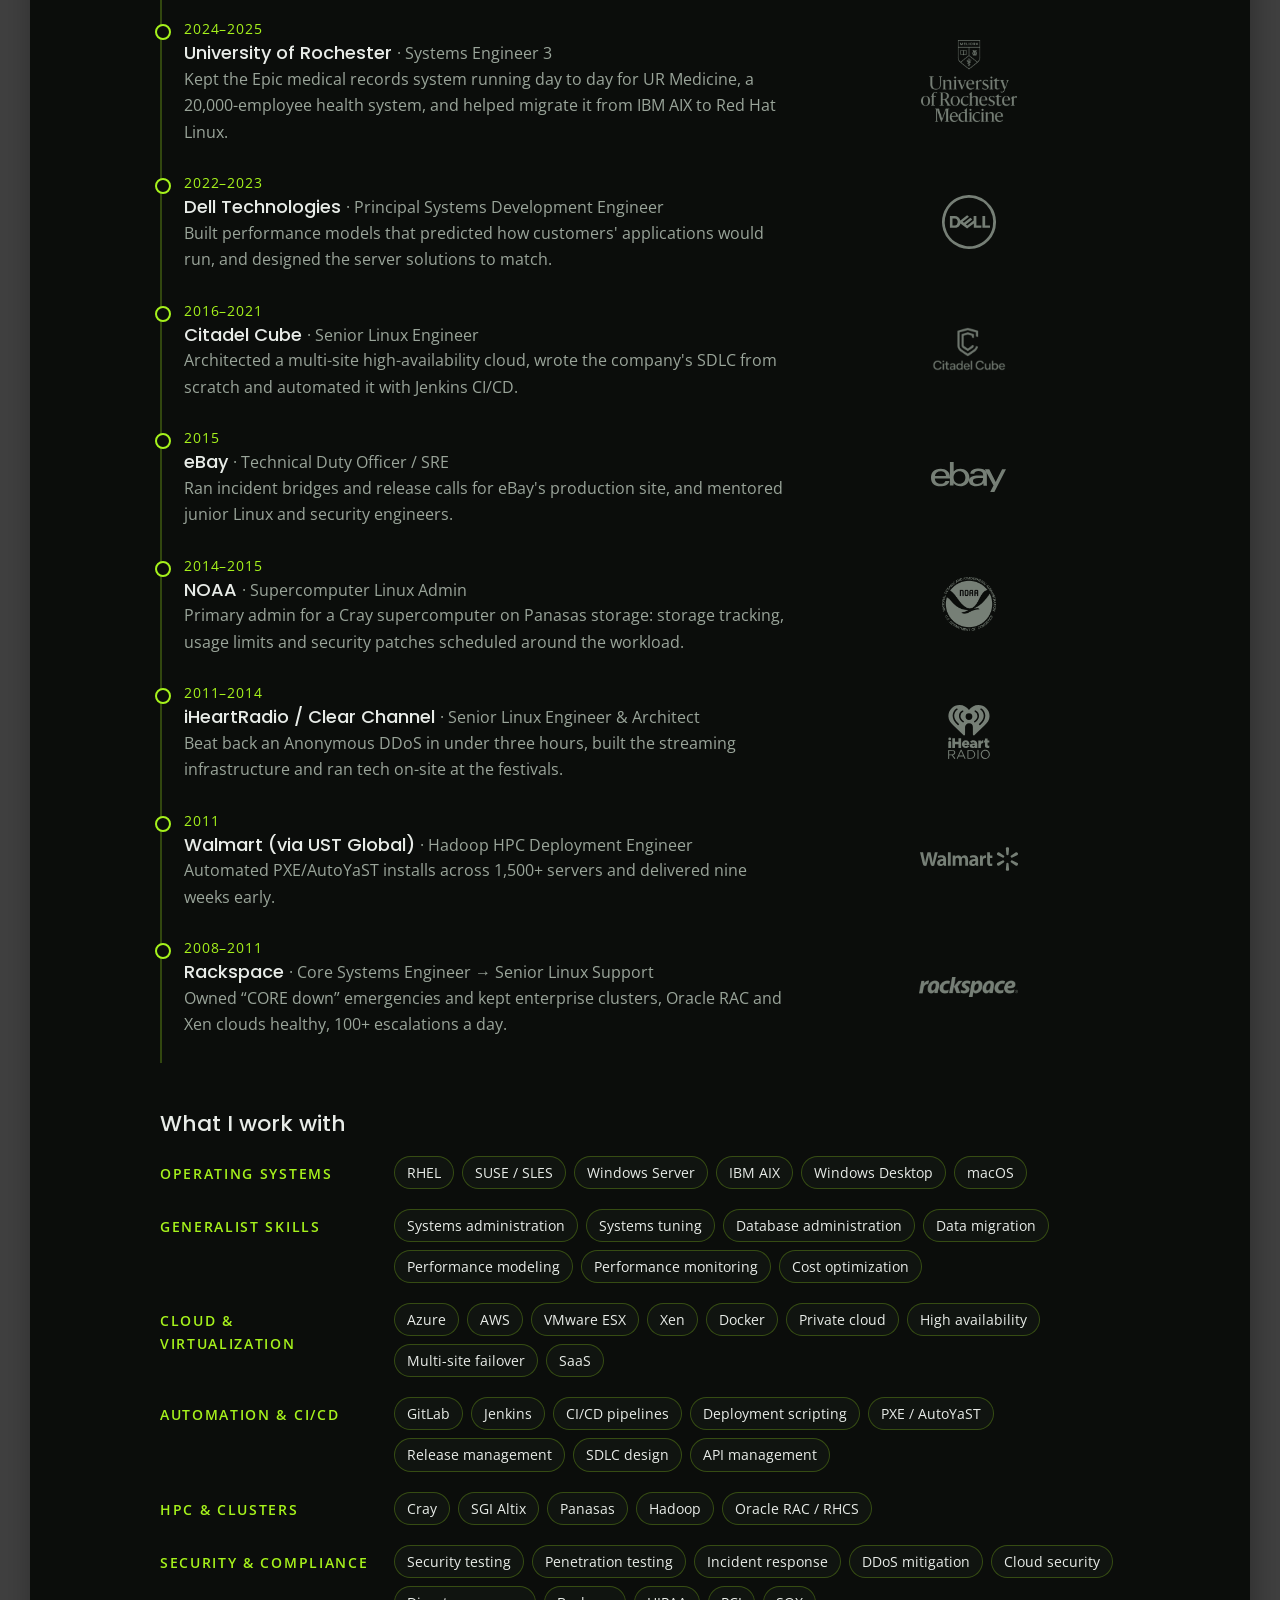
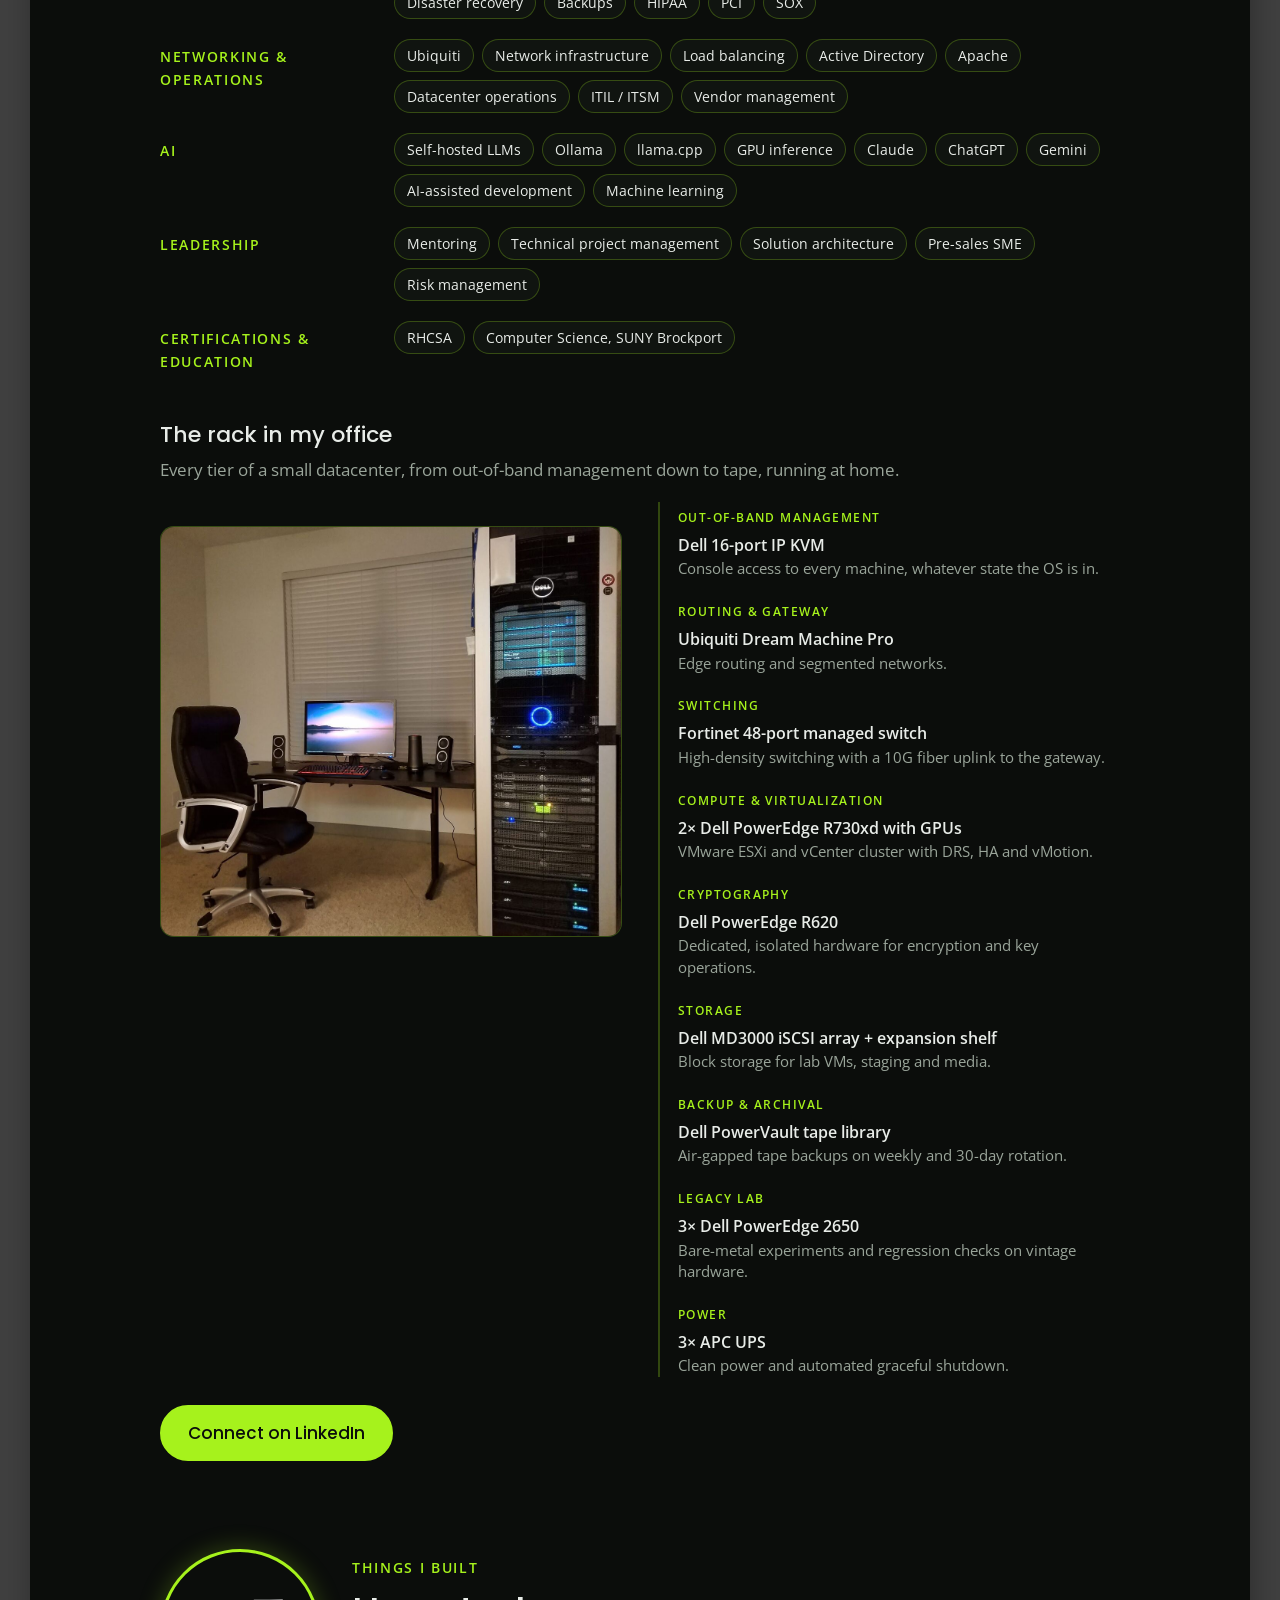
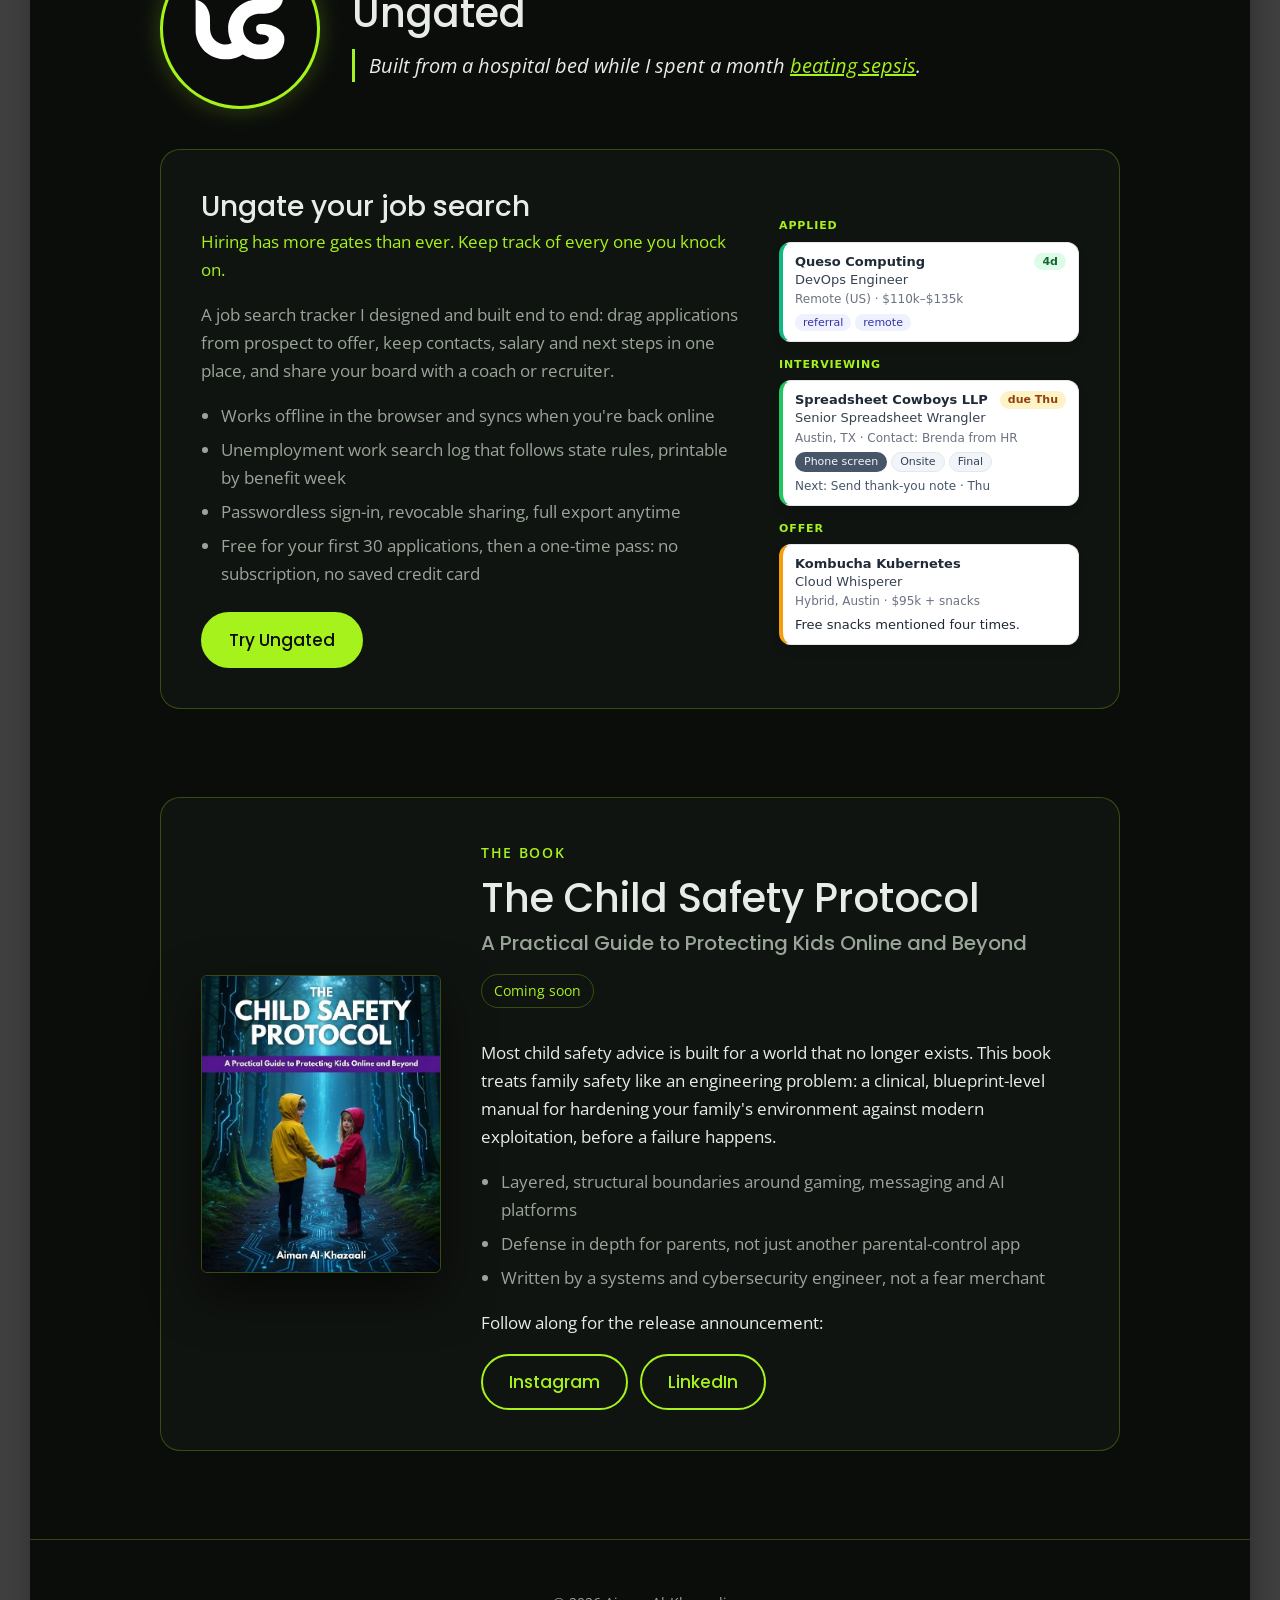
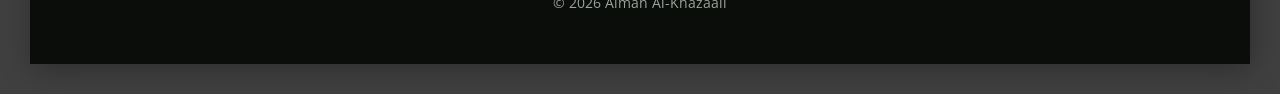
==== commit f1effbf3: "Root page: add home lab rack section with photo lightbox Co-Authored-By: Claude Opus 5.5 <noreply@an" ====
--- a/index.html
+++ b/index.html
@@ -248,6 +248,26 @@
         .skill-group .stack-chips { margin-top: 8px; }
         @media (min-width: 800px) { .skill-group { display: grid; grid-template-columns: 210px 1fr; column-gap: 24px; align-items: start; } .skill-group .eyebrow { padding-top: 6px; } .skill-group .stack-chips { margin-top: 0; } }
         .stack-chips span { border: 1px solid var(--line); border-radius: 999px; padding: 4px 12px; font-size: 14px; color: var(--text); background: var(--panel); }
+        .lab { display: grid; gap: 28px; margin-top: 18px; }
+        @media (min-width: 800px) { .lab { grid-template-columns: minmax(0, 1fr) minmax(0, 1fr); gap: 36px; align-items: start; } .lab-photo { position: sticky; top: 24px; } }
+        .lab-photo { display: block; border: 1px solid var(--line); border-radius: 14px; overflow: hidden; background: var(--panel); transition: border-color .2s, box-shadow .2s; }
+        .lab-photo:hover { border-color: var(--accent); box-shadow: 0 0 24px rgba(166,242,28,.25); }
+        .lab-photo img { display: block; width: 100%; height: auto; }
+        .lab-photo { position: relative; cursor: zoom-in; }
+        .lab-photo::after { content: 'Click to enlarge'; position: absolute; right: 10px; bottom: 10px; padding: 3px 10px; border-radius: 999px; background: rgba(11,13,11,.75); color: var(--accent); font-size: 12px; opacity: 0; transition: opacity .2s; }
+        .lab-photo:hover::after, .lab-photo:focus-visible::after { opacity: 1; }
+        .lightbox { border: 0; padding: 0; background: transparent; max-width: 96vw; max-height: 94vh; cursor: zoom-out; }
+        .lightbox::backdrop { background: rgba(0,0,0,.85); }
+        .lightbox[open] { animation: lb-in .2s ease-out; }
+        @keyframes lb-in { from { opacity: 0; transform: scale(.97); } to { opacity: 1; transform: none; } }
+        @media (prefers-reduced-motion: reduce) { .lightbox[open] { animation: none; } }
+        .lightbox img { display: block; max-width: 96vw; max-height: 94vh; width: auto; height: auto; border-radius: 10px; border: 1px solid var(--line); }
+        .rack { list-style: none; margin: 0; padding: 0; border-left: 2px solid var(--line); }
+        .rack li { padding: 0 0 16px 18px; }
+        .rack li:last-child { padding-bottom: 0; }
+        .rack .eyebrow { font-size: 12px; }
+        .rack strong { display: block; font-weight: 600; color: var(--text); font-size: 16px; margin-top: 2px; }
+        .rack span:not(.eyebrow) { display: block; color: var(--muted); font-size: 15px; line-height: 1.45; }
 
         footer { border-top: 1px solid var(--line); padding: 48px 16px; text-align: center; }
         .follow { margin: 40px 0 14px; color: var(--muted); font-size: 15px; }
@@ -443,6 +463,31 @@
                     <div class="skill-group"><span class="eyebrow">Leadership</span><div class="stack-chips"><span>Mentoring</span><span>Technical project management</span><span>Solution architecture</span><span>Pre-sales SME</span><span>Risk management</span></div></div>
                     <div class="skill-group"><span class="eyebrow">Certifications &amp; education</span><div class="stack-chips"><span>RHCSA</span><span>Computer Science, SUNY Brockport</span></div></div>
                 </div>
+                <h3 style="font-size:22px; margin-top:48px">The rack in my office</h3>
+                <p style="color:var(--muted); margin:8px 0 0">Every tier of a small datacenter, from out-of-band management down to tape, running at home.</p>
+                <div class="lab">
+                    <a class="lab-photo" href="/images/homelab-full.jpg" aria-label="Enlarge photo of the home lab"><img src="/images/homelab.jpg" alt="Home office with a desk, monitor and a full-height Dell server rack" width="1200" height="1067" loading="lazy"></a>
+                    <dialog class="lightbox" id="lab-lightbox" aria-label="Home lab photo"><img src="/images/homelab-full.jpg" alt="Home office with a desk, monitor and a full-height Dell server rack" width="1800" height="1313" loading="lazy"></dialog>
+                    <script>
+                        (function () {
+                            var link = document.querySelector('.lab-photo'), box = document.getElementById('lab-lightbox');
+                            if (!link || !box || typeof box.showModal !== 'function') return;
+                            link.addEventListener('click', function (e) { e.preventDefault(); box.showModal(); });
+                            box.addEventListener('click', function () { box.close(); });
+                        })();
+                    </script>
+                    <ul class="rack">
+                        <li><span class="eyebrow">Out-of-band management</span><strong>Dell 16-port IP KVM</strong><span>Console access to every machine, whatever state the OS is in.</span></li>
+                        <li><span class="eyebrow">Routing &amp; gateway</span><strong>Ubiquiti Dream Machine Pro</strong><span>Edge routing and segmented networks.</span></li>
+                        <li><span class="eyebrow">Switching</span><strong>Fortinet 48-port managed switch</strong><span>High-density switching with a 10G fiber uplink to the gateway.</span></li>
+                        <li><span class="eyebrow">Compute &amp; virtualization</span><strong>2× Dell PowerEdge R730xd with GPUs</strong><span>VMware ESXi and vCenter cluster with DRS, HA and vMotion.</span></li>
+                        <li><span class="eyebrow">Cryptography</span><strong>Dell PowerEdge R620</strong><span>Dedicated, isolated hardware for encryption and key operations.</span></li>
+                        <li><span class="eyebrow">Storage</span><strong>Dell MD3000 iSCSI array + expansion shelf</strong><span>Block storage for lab VMs, staging and media.</span></li>
+                        <li><span class="eyebrow">Backup &amp; archival</span><strong>Dell PowerVault tape library</strong><span>Air-gapped tape backups on weekly and 30-day rotation.</span></li>
+                        <li><span class="eyebrow">Legacy lab</span><strong>3× Dell PowerEdge 2650</strong><span>Bare-metal experiments and regression checks on vintage hardware.</span></li>
+                        <li><span class="eyebrow">Power</span><strong>3× APC UPS</strong><span>Clean power and automated graceful shutdown.</span></li>
+                    </ul>
+                </div>
                 <div class="btns" style="justify-content:flex-start; margin-top:28px">
                     <a class="btn btn-solid" href="https://linkedin.com/in/aimana">Connect on LinkedIn</a>
                 </div>
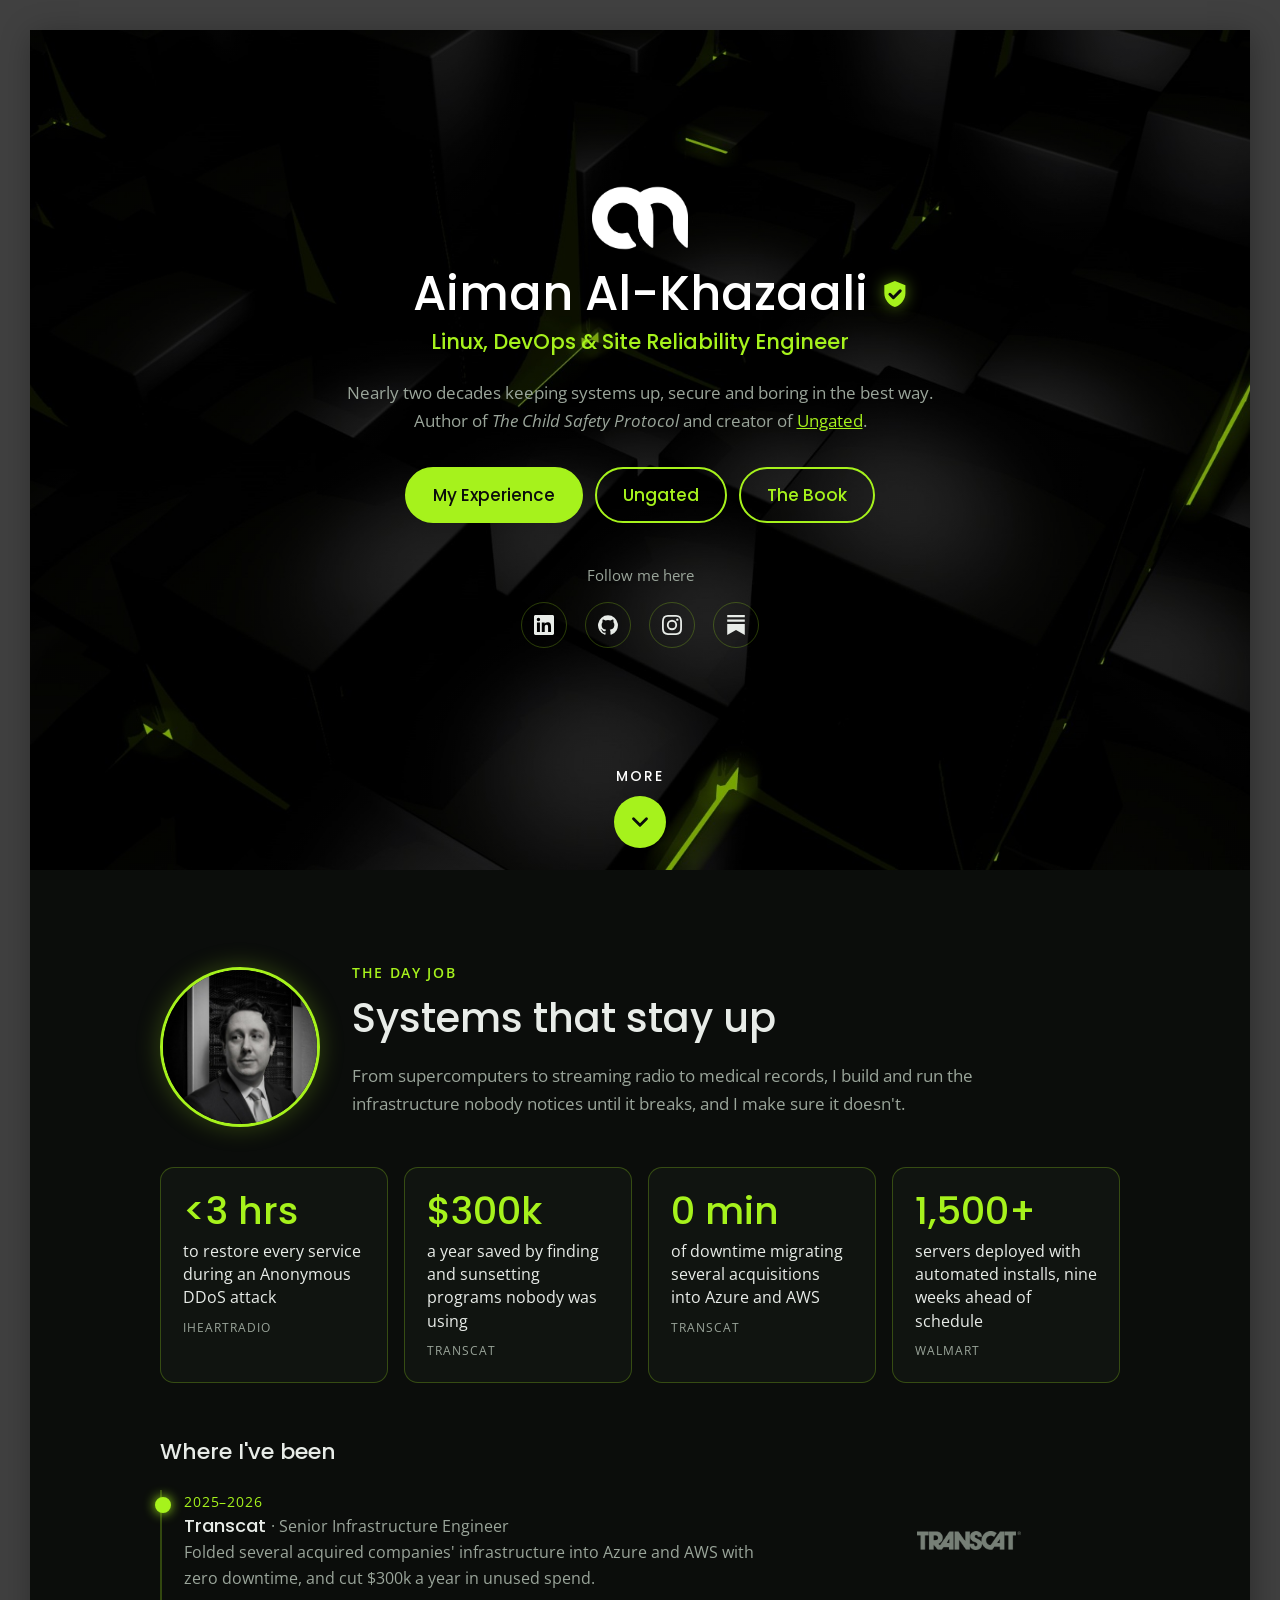
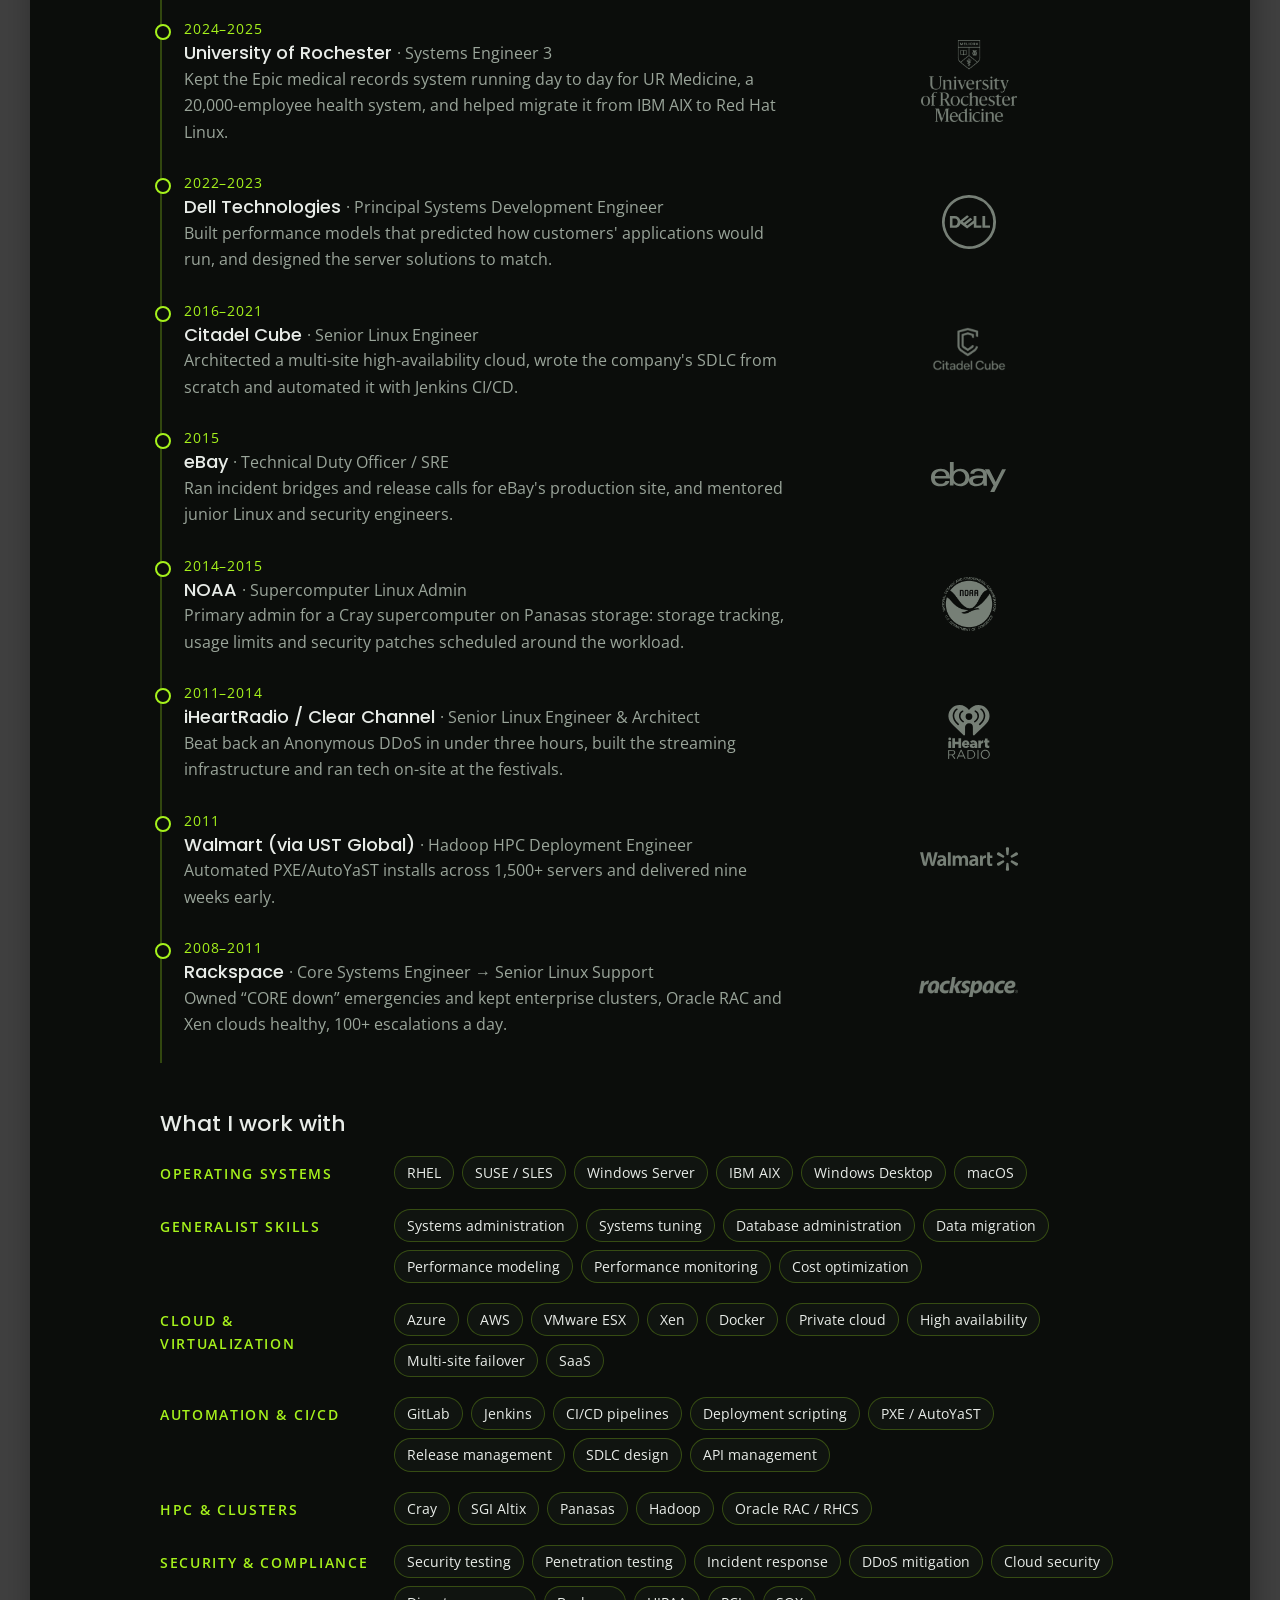
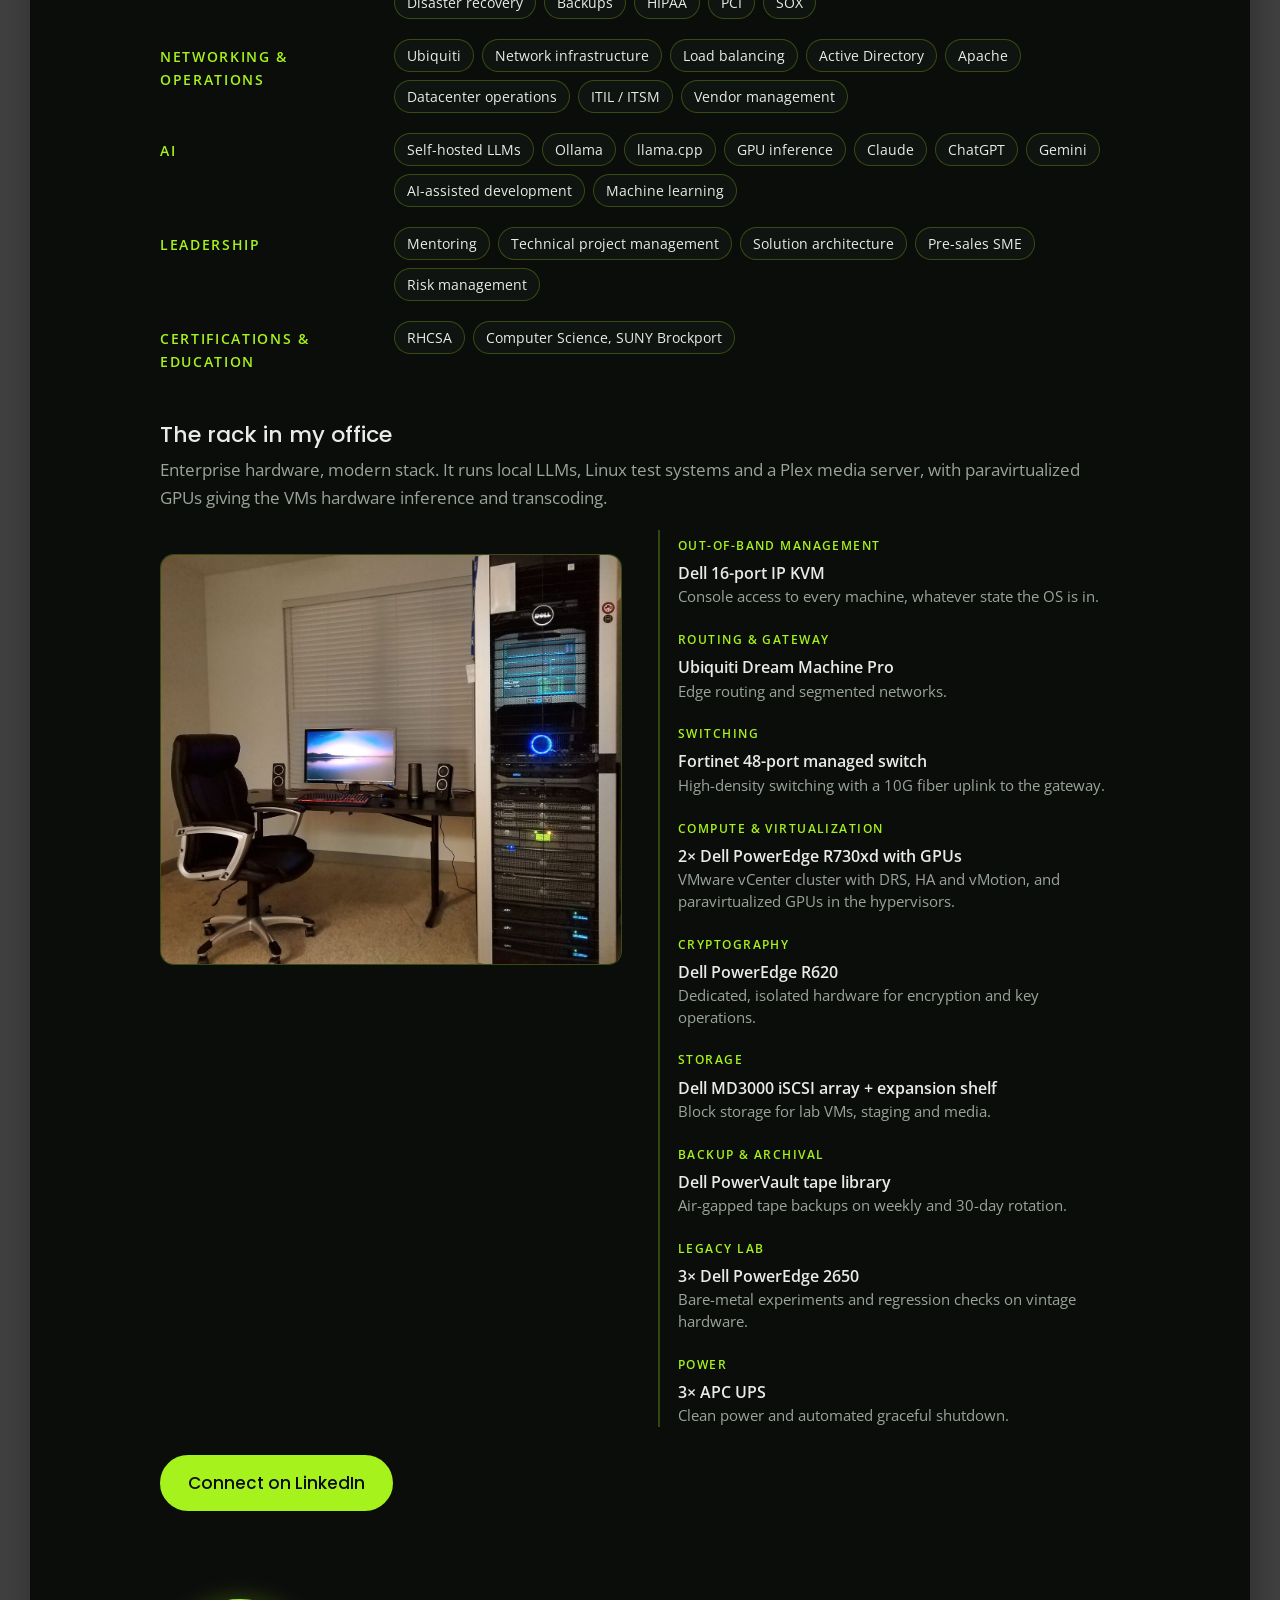
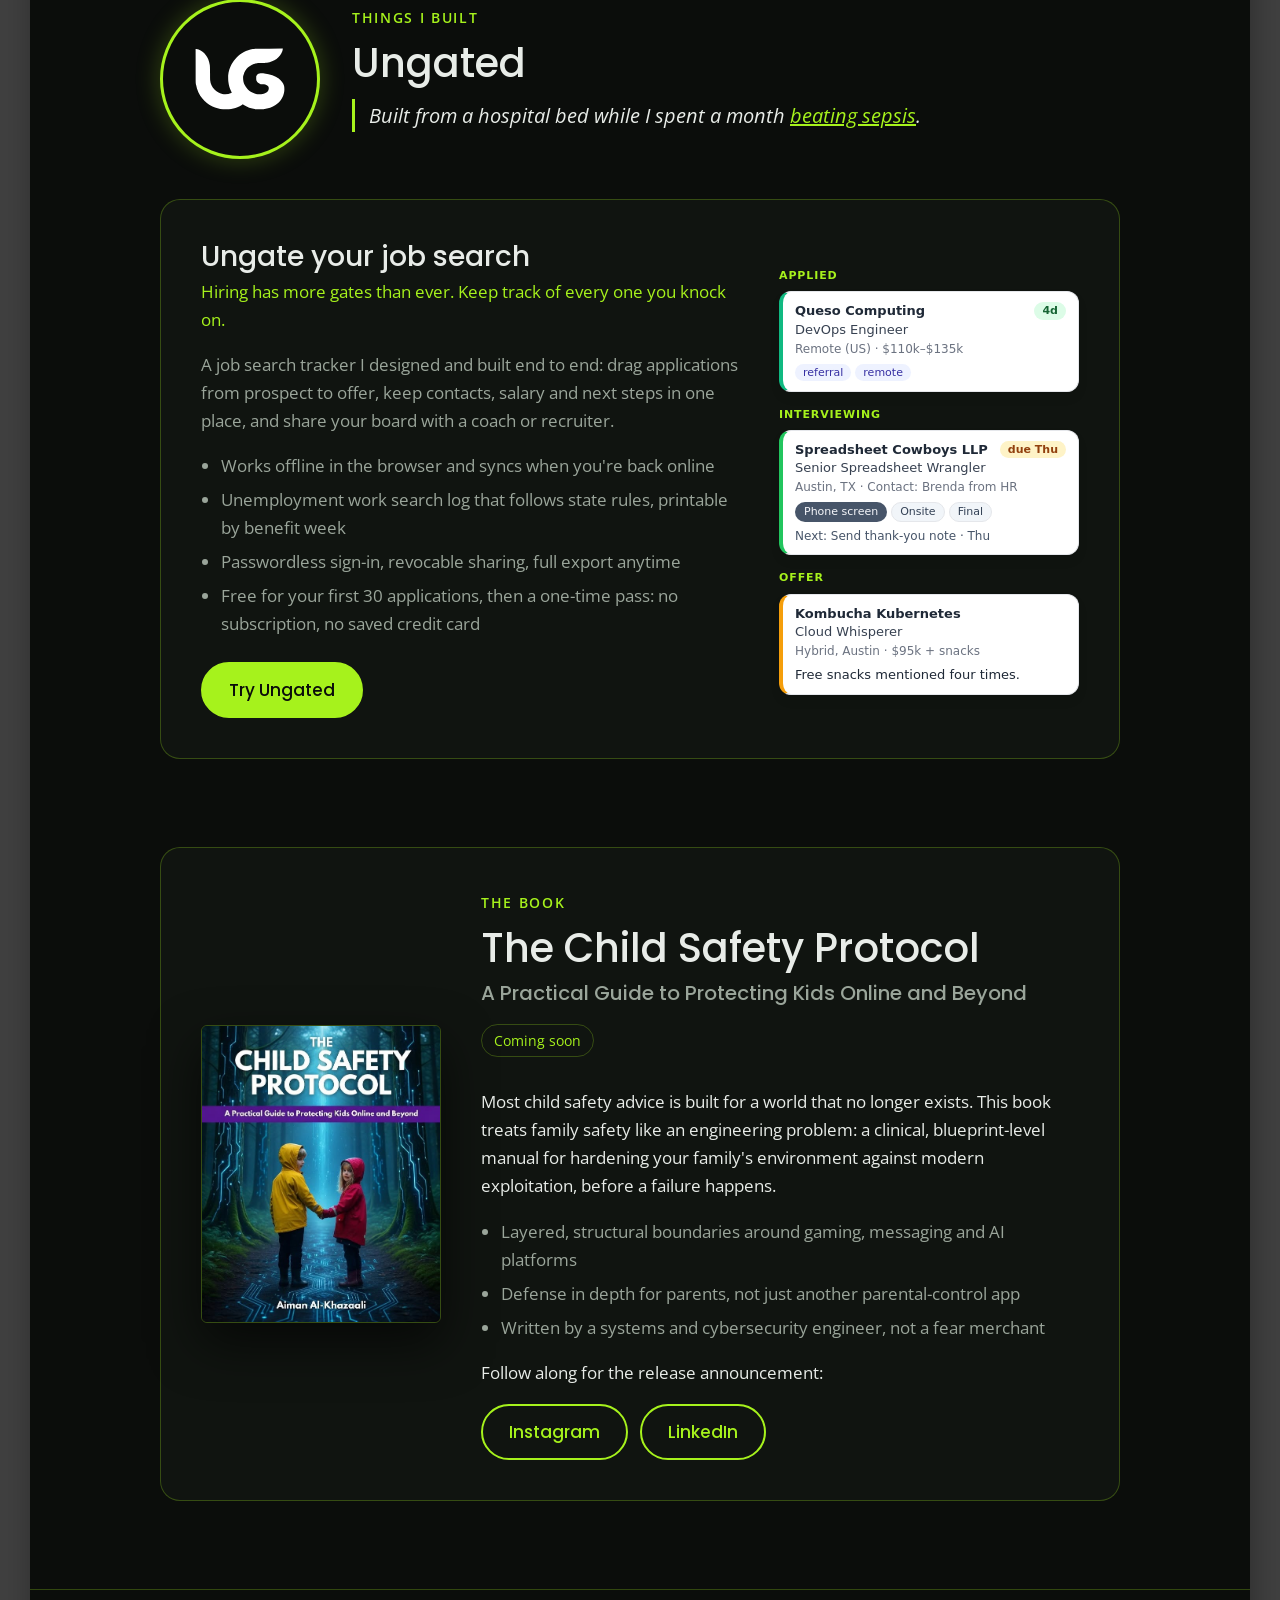
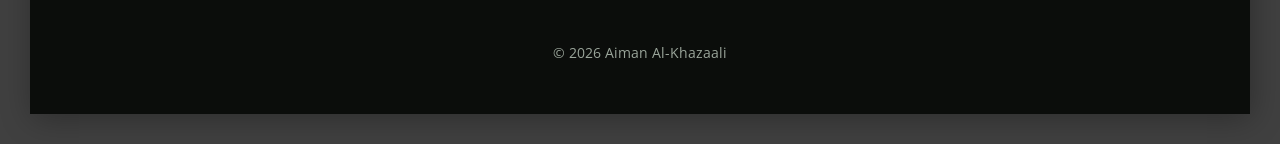
==== commit acd6ae58: "Root page: home lab intro names workloads; compute row notes paravirtualized GPUs Co-Authored-By: Cl" ====
--- a/index.html
+++ b/index.html
@@ -464,7 +464,7 @@
                     <div class="skill-group"><span class="eyebrow">Certifications &amp; education</span><div class="stack-chips"><span>RHCSA</span><span>Computer Science, SUNY Brockport</span></div></div>
                 </div>
                 <h3 style="font-size:22px; margin-top:48px">The rack in my office</h3>
-                <p style="color:var(--muted); margin:8px 0 0">Every tier of a small datacenter, from out-of-band management down to tape, running at home.</p>
+                <p style="color:var(--muted); margin:8px 0 0">Enterprise hardware, modern stack. It runs local LLMs, Linux test systems and a Plex media server, with paravirtualized GPUs giving the VMs hardware inference and transcoding.</p>
                 <div class="lab">
                     <a class="lab-photo" href="/images/homelab-full.jpg" aria-label="Enlarge photo of the home lab"><img src="/images/homelab.jpg" alt="Home office with a desk, monitor and a full-height Dell server rack" width="1200" height="1067" loading="lazy"></a>
                     <dialog class="lightbox" id="lab-lightbox" aria-label="Home lab photo"><img src="/images/homelab-full.jpg" alt="Home office with a desk, monitor and a full-height Dell server rack" width="1800" height="1313" loading="lazy"></dialog>
@@ -480,7 +480,7 @@
                         <li><span class="eyebrow">Out-of-band management</span><strong>Dell 16-port IP KVM</strong><span>Console access to every machine, whatever state the OS is in.</span></li>
                         <li><span class="eyebrow">Routing &amp; gateway</span><strong>Ubiquiti Dream Machine Pro</strong><span>Edge routing and segmented networks.</span></li>
                         <li><span class="eyebrow">Switching</span><strong>Fortinet 48-port managed switch</strong><span>High-density switching with a 10G fiber uplink to the gateway.</span></li>
-                        <li><span class="eyebrow">Compute &amp; virtualization</span><strong>2× Dell PowerEdge R730xd with GPUs</strong><span>VMware ESXi and vCenter cluster with DRS, HA and vMotion.</span></li>
+                        <li><span class="eyebrow">Compute &amp; virtualization</span><strong>2× Dell PowerEdge R730xd with GPUs</strong><span>VMware vCenter cluster with DRS, HA and vMotion, and paravirtualized GPUs in the hypervisors.</span></li>
                         <li><span class="eyebrow">Cryptography</span><strong>Dell PowerEdge R620</strong><span>Dedicated, isolated hardware for encryption and key operations.</span></li>
                         <li><span class="eyebrow">Storage</span><strong>Dell MD3000 iSCSI array + expansion shelf</strong><span>Block storage for lab VMs, staging and media.</span></li>
                         <li><span class="eyebrow">Backup &amp; archival</span><strong>Dell PowerVault tape library</strong><span>Air-gapped tape backups on weekly and 30-day rotation.</span></li>
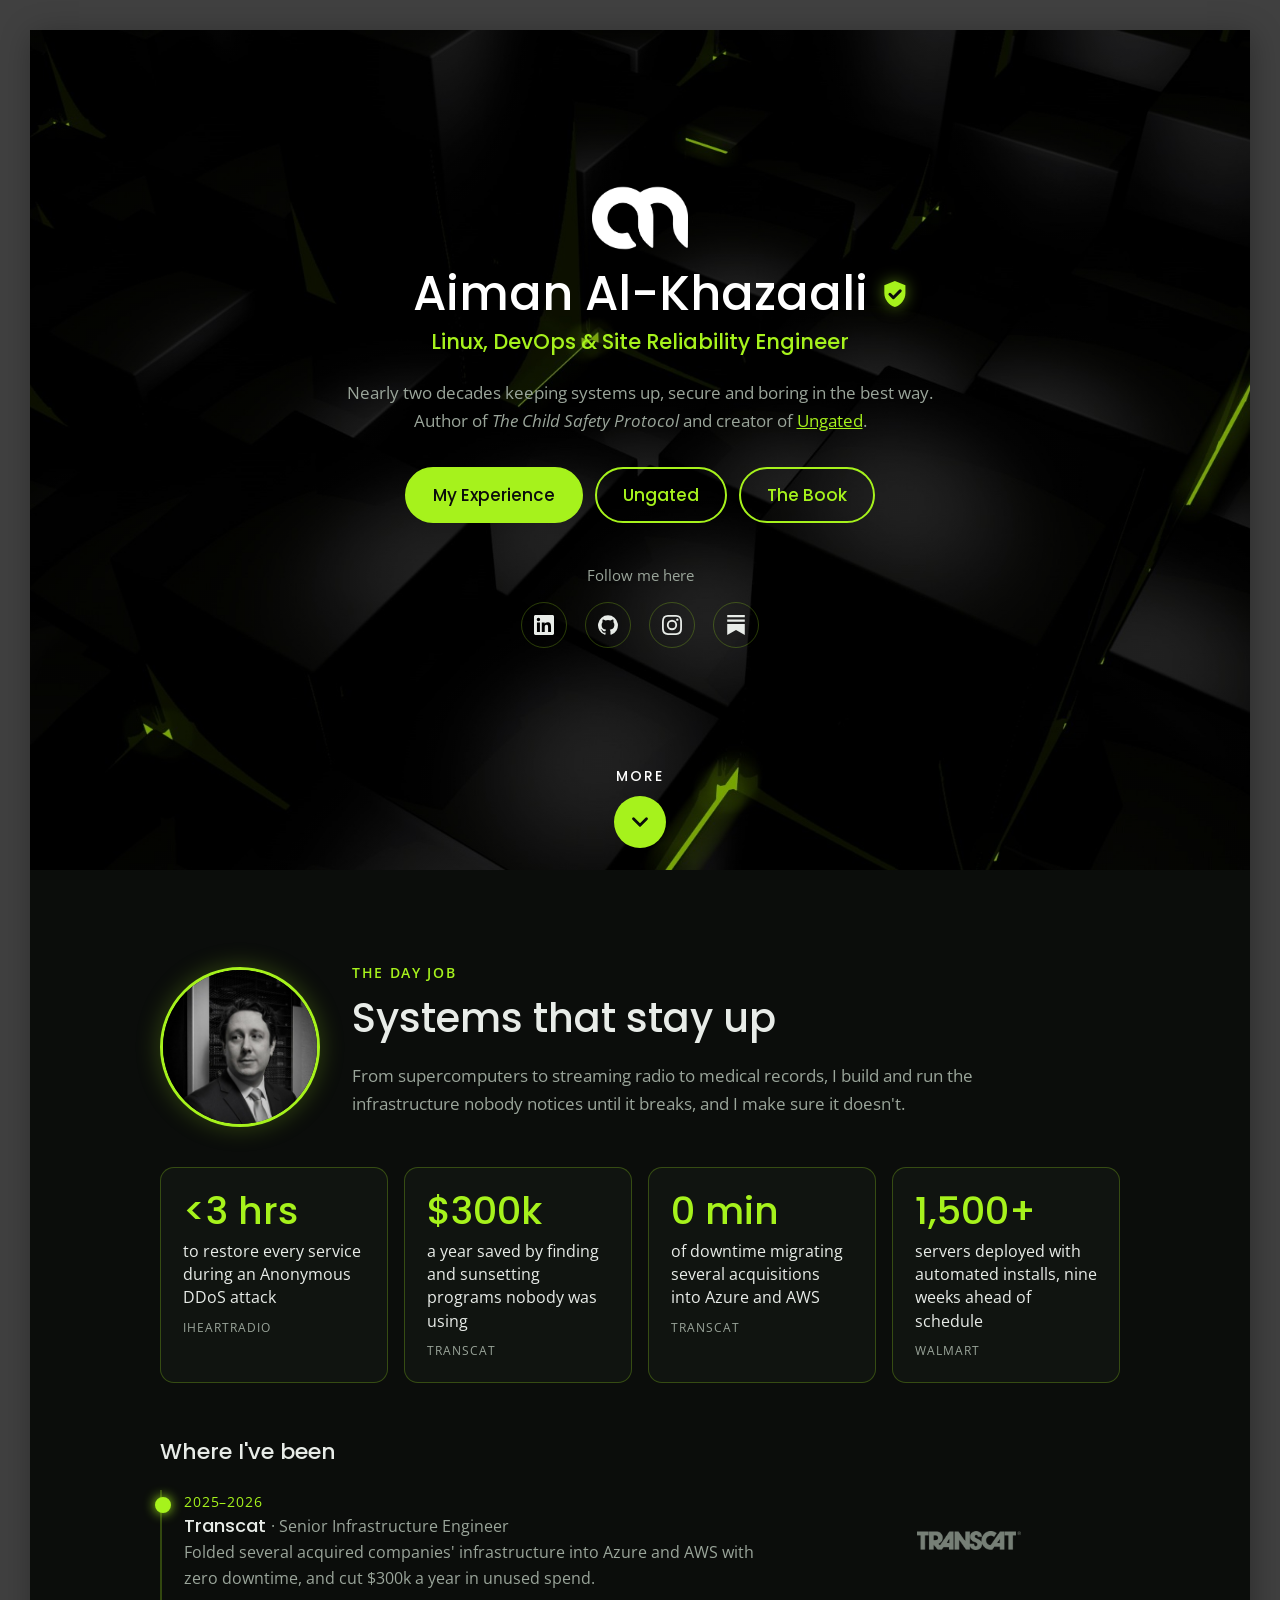
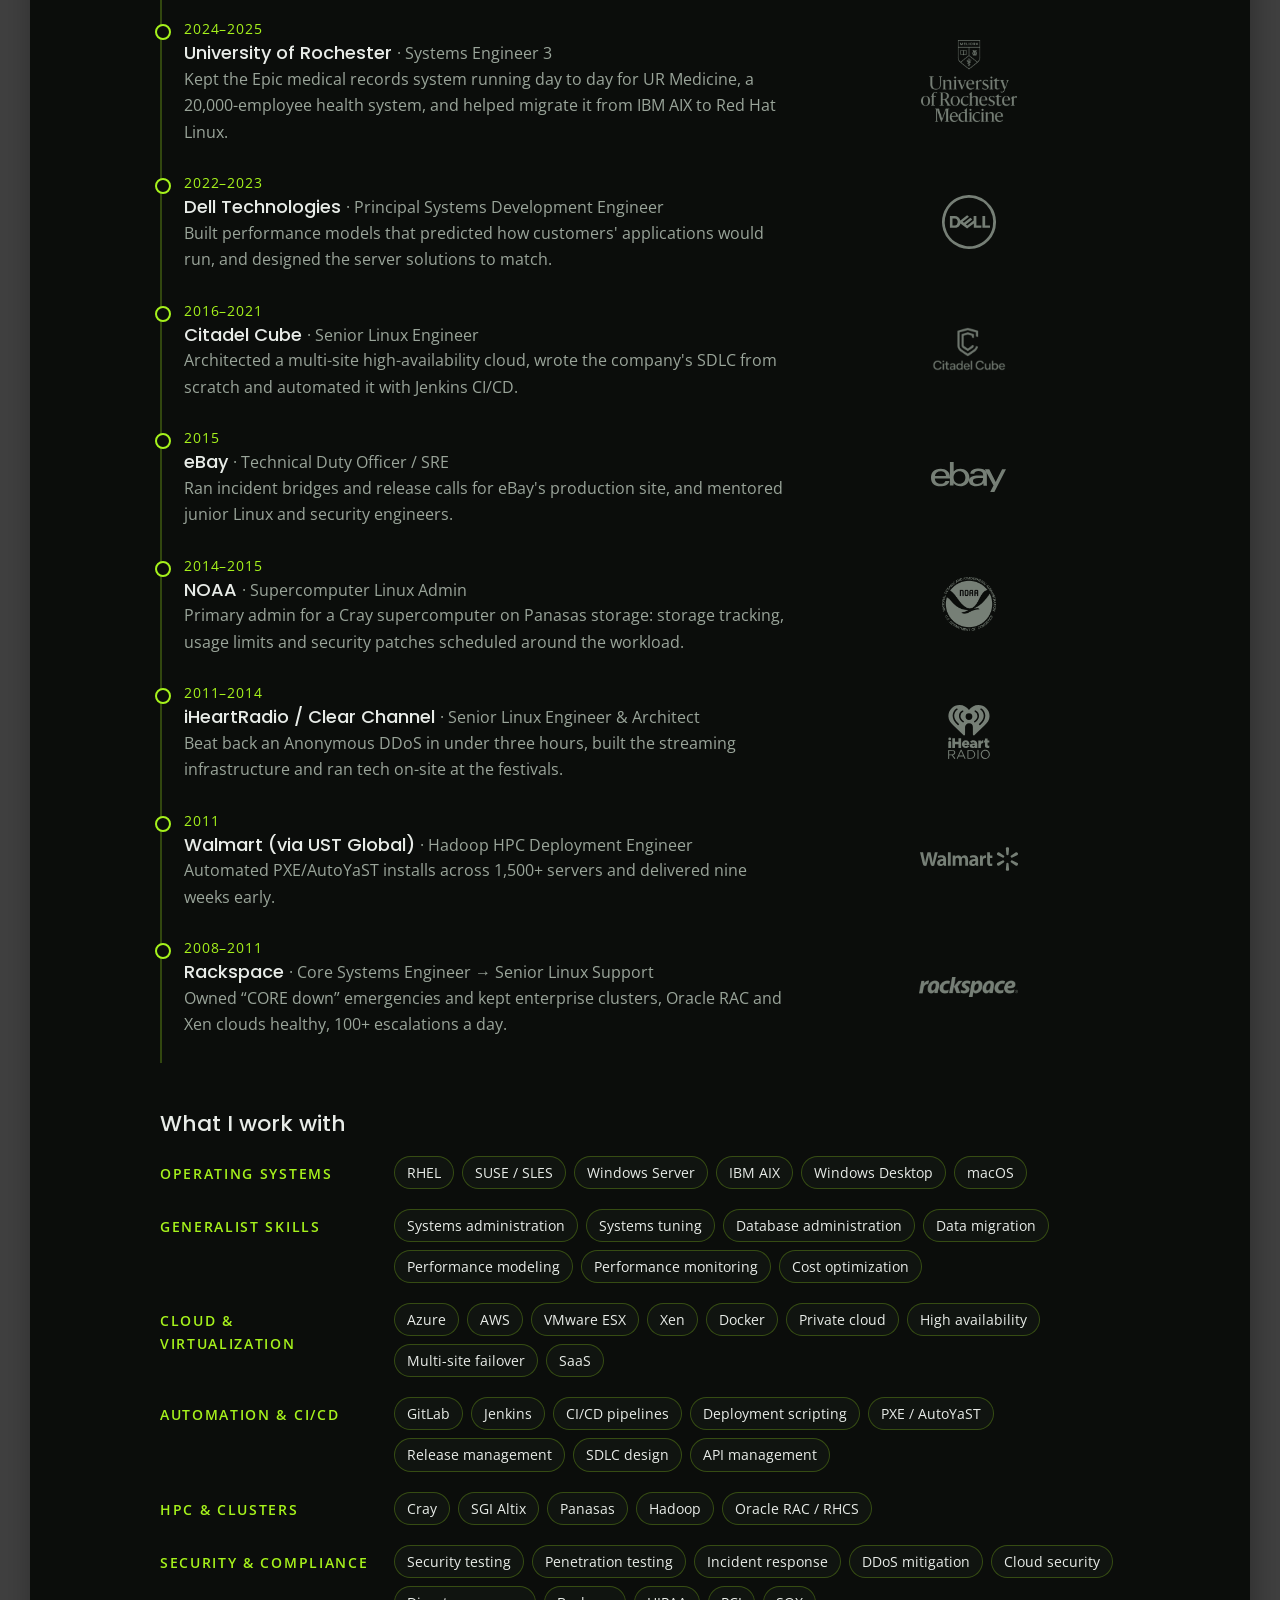
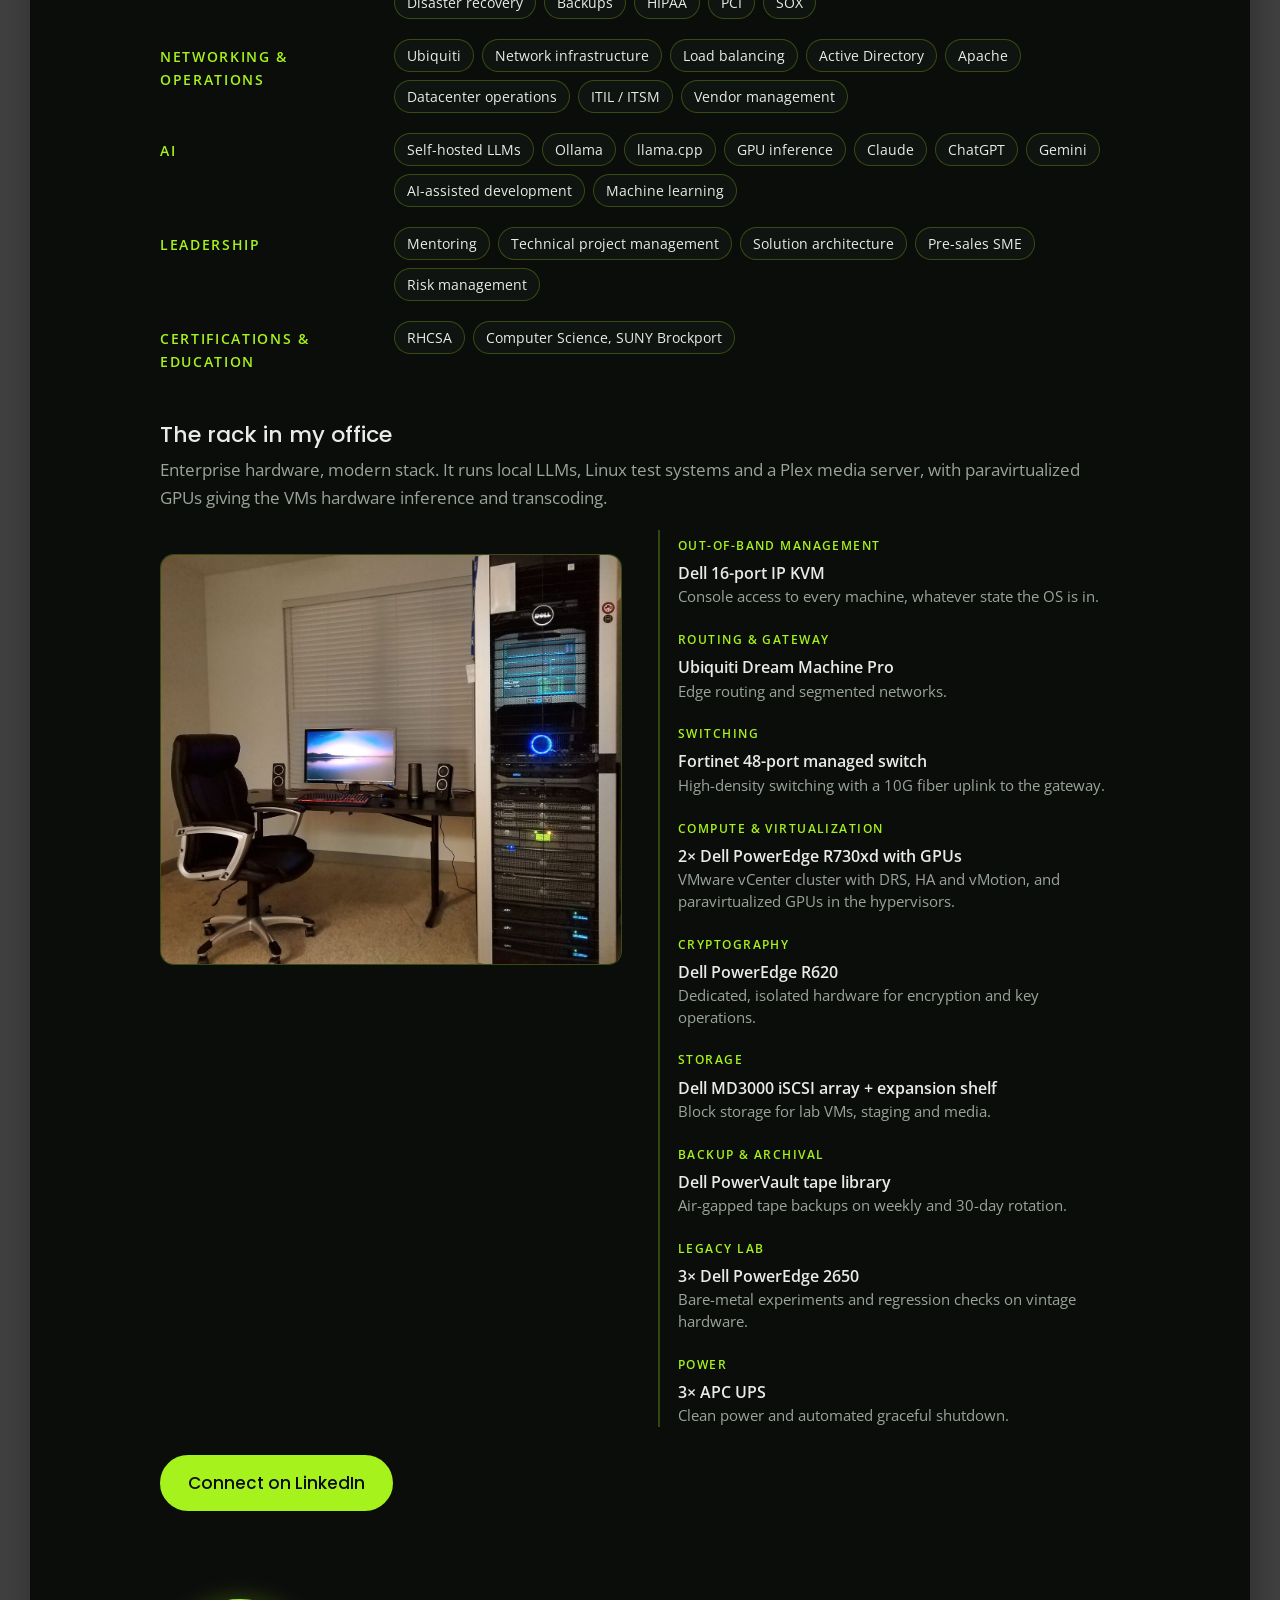
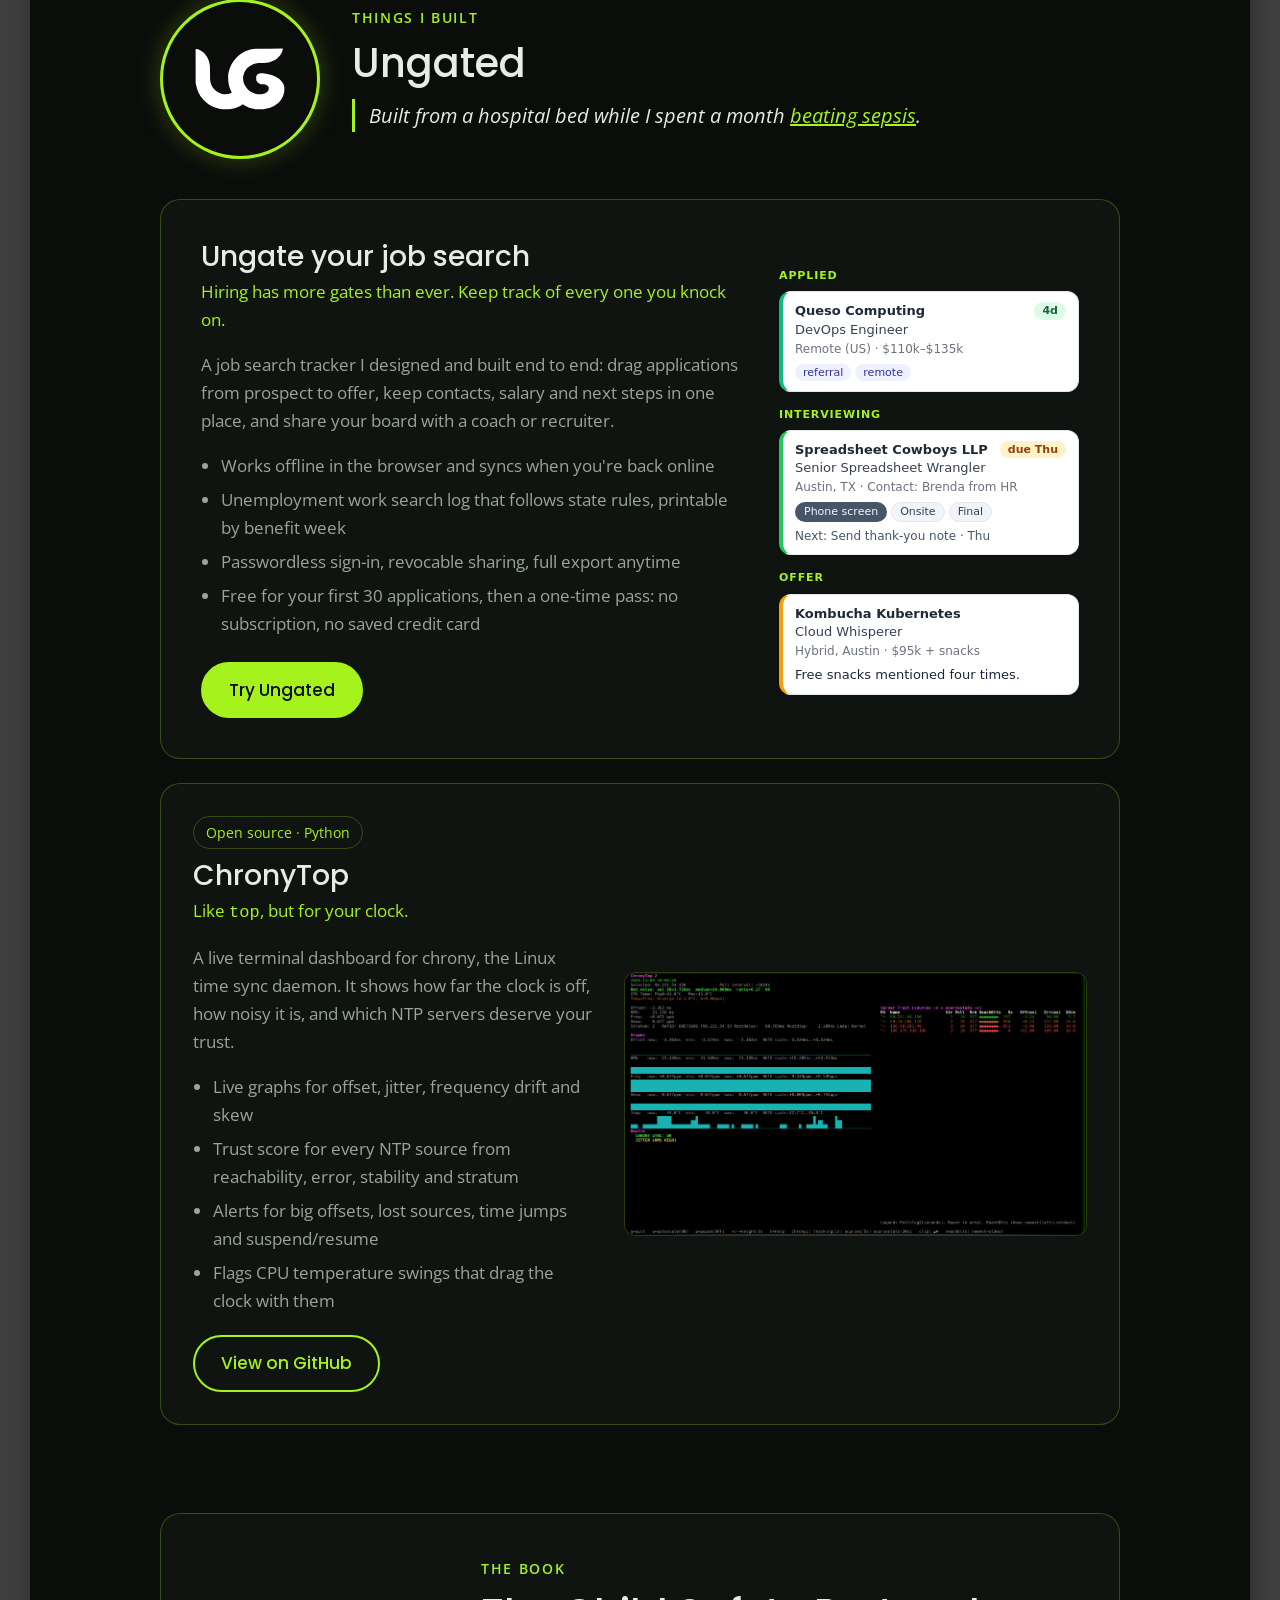
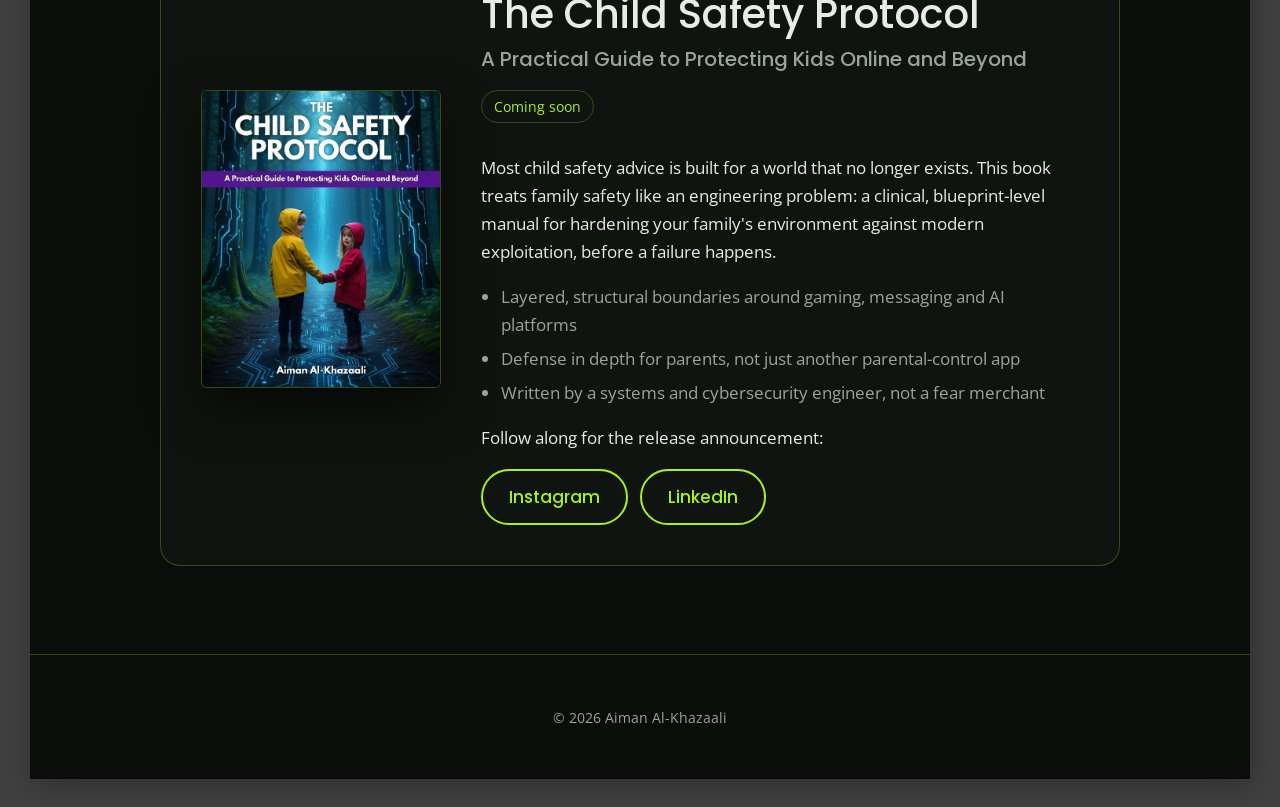
==== commit 6e18cc1b: "Root page: add ChronyTop card under Ungated with screenshot lightbox Co-Authored-By: Claude Opus 5.5" ====
--- a/index.html
+++ b/index.html
@@ -225,6 +225,17 @@
         .stage-pill.active { background: #475569; color: #f6f7fb; border-color: transparent; }
         .tag-pill { background: #eef2ff; color: #3730a3; font-weight: 500; }
         @media (max-width: 799px) { .project { padding: 28px 22px; } .board { display: none; } }
+        /* ChronyTop: smaller secondary card under Ungated */
+        .project.mini { margin-top: 24px; padding: 32px; gap: 28px; }
+        @media (min-width: 800px) { .project.mini { grid-template-columns: minmax(0, 1fr) minmax(0, 1.15fr); } }
+        @media (max-width: 799px) { .project.mini { padding: 24px 20px; } }
+        .project.mini .status { margin-bottom: 10px; }
+        .project.mini ul { margin-bottom: 20px; }
+        .shot { display: block; position: relative; cursor: zoom-in; border: 1px solid var(--line); border-radius: 12px; overflow: hidden; background: #000; transition: border-color .2s, box-shadow .2s; }
+        .shot:hover { border-color: var(--accent); box-shadow: 0 0 24px rgba(166,242,28,.25); }
+        .shot img { display: block; width: 100%; height: auto; }
+        .shot::after { content: 'Click to enlarge'; position: absolute; right: 10px; bottom: 10px; padding: 3px 10px; border-radius: 999px; background: rgba(11,13,11,.75); color: var(--accent); font-size: 12px; opacity: 0; transition: opacity .2s; }
+        .shot:hover::after, .shot:focus-visible::after { opacity: 1; }
         .wins { display: grid; gap: 16px; grid-template-columns: repeat(auto-fit, minmax(200px, 1fr)); margin: 32px 0 56px; }
         .win { border: 1px solid var(--line); border-radius: 14px; padding: 22px; background: var(--panel); }
         .win strong { display: block; font-family: Poppins, sans-serif; font-weight: 500; font-size: clamp(30px, 5vw, 38px); line-height: 1.1; color: var(--accent); }
@@ -549,6 +560,33 @@
                         </div>
                     </div>
                 </div>
+                <div class="project mini" id="chronytop">
+                    <div>
+                        <span class="status">Open source · Python</span>
+                        <h3>ChronyTop</h3>
+                        <p class="tagline">Like <code>top</code>, but for your clock.</p>
+                        <p>A live terminal dashboard for chrony, the Linux time sync daemon. It shows how far the clock is off, how noisy it is, and which NTP servers deserve your trust.</p>
+                        <ul>
+                            <li>Live graphs for offset, jitter, frequency drift and skew</li>
+                            <li>Trust score for every NTP source from reachability, error, stability and stratum</li>
+                            <li>Alerts for big offsets, lost sources, time jumps and suspend/resume</li>
+                            <li>Flags CPU temperature swings that drag the clock with them</li>
+                        </ul>
+                        <div class="btns" style="justify-content:flex-start">
+                            <a class="btn btn-ghost" href="https://github.com/aimana007/ChronyTop">View on GitHub</a>
+                        </div>
+                    </div>
+                    <a class="shot" href="/images/chronytop.png" aria-label="Enlarge ChronyTop screenshot"><img src="/images/chronytop.png" alt="ChronyTop running in a terminal: clock offset, jitter, frequency and temperature graphs above a table of NTP servers with trust scores" width="1919" height="1090" loading="lazy"></a>
+                    <dialog class="lightbox" id="ct-lightbox" aria-label="ChronyTop screenshot"><img src="/images/chronytop.png" alt="ChronyTop running in a terminal: clock offset, jitter, frequency and temperature graphs above a table of NTP servers with trust scores" width="1919" height="1090" loading="lazy"></dialog>
+                    <script>
+                        (function () {
+                            var link = document.querySelector('.shot'), box = document.getElementById('ct-lightbox');
+                            if (!link || !box || typeof box.showModal !== 'function') return;
+                            link.addEventListener('click', function (e) { e.preventDefault(); box.showModal(); });
+                            box.addEventListener('click', function () { box.close(); });
+                        })();
+                    </script>
+                </div>
             </div>
         </section>
 
